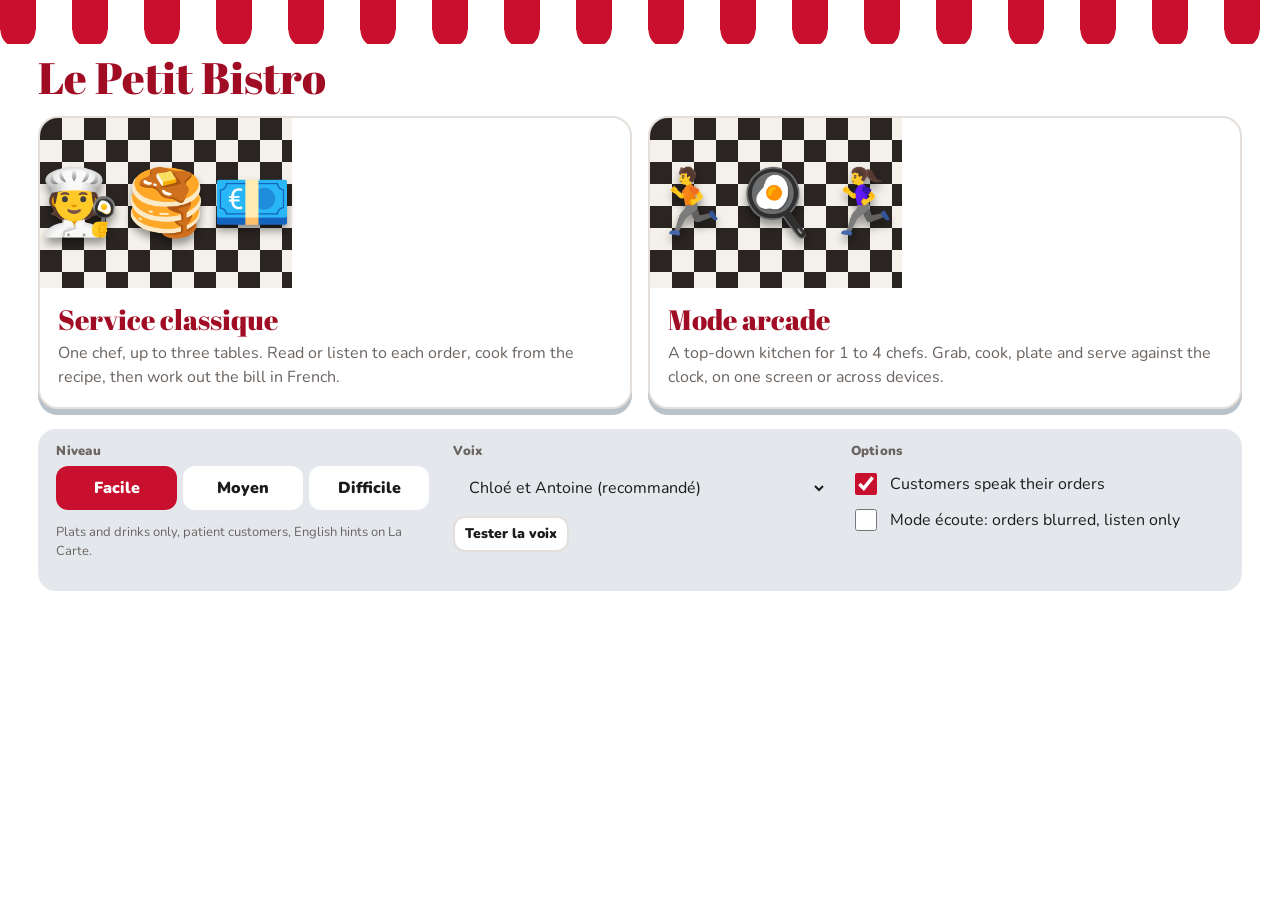
==== tools/src/src.html @ fda9267b "Le Petit Bistro v1.0: classic and arcade modes with ElevenLabs voices Service classique and an Overc" ====
<!DOCTYPE html>
<html lang="fr">
<head>
<meta charset="utf-8">
<meta name="viewport" content="width=device-width, initial-scale=1">
<title>Le Petit Bistro</title>
<link rel="preconnect" href="https://fonts.googleapis.com">
<link rel="preconnect" href="https://fonts.gstatic.com" crossorigin>
<link href="https://fonts.googleapis.com/css2?family=Abril+Fatface&family=Nunito:wght@400;700;900&family=Caveat:wght@600&display=swap" rel="stylesheet">
<style>
/* VOICE: playful, busy, Parisian; Year 5-7 French under kitchen pressure
   IDEA: a corner bistro: striped awning, zinc counter, chalkboard menu, black-and-white tiled floor
   PICTURE: the game itself: the dining room (Classique) and a top-down kitchen (Arcade)
   COLOUR and TYPE: awning red, zinc grey, brass; Abril Fatface sign, Nunito body, Caveat chalk
   LAYOUT: awning band, game area, chalkboard menu beside (stacks on phones) */
:root{color-scheme:light dark;
--bg:light-dark(#ffffff,#141110);--ink:light-dark(#1d1b1a,#f3eee8);--mute:light-dark(#6b6460,#a99f97);
--red:#c8102e;--red2:light-dark(#a00c24,#e0435a);--zinc:light-dark(#e4e8ec,#2b3036);--zinc2:light-dark(#b9c1c9,#3c434b);
--card:light-dark(#ffffff,#1f1b19);--line:light-dark(#e4dfda,#352f2b);--brass:#c9a227;--ok:#2e8b57;--bad:#c8102e;
--board:#22302b;--chalk:#f2f0e6}
:root[data-theme=light]{color-scheme:light}:root[data-theme=dark]{color-scheme:dark}
*{box-sizing:border-box;min-width:0}
[hidden]{display:none!important}
body{margin:0;background:var(--bg);color:var(--ink);font:16px/1.5 Nunito,system-ui,sans-serif;overflow-x:clip}
button,input,select{font:inherit;color:inherit}
button{cursor:pointer;border:0;min-height:44px;border-radius:12px}
button:focus-visible,input:focus-visible,select:focus-visible{outline:3px solid var(--brass);outline-offset:2px}
input[type=text],select{min-height:44px;font-size:16px;border-radius:12px;padding:0 12px;background:var(--zinc);border:0}
.awning{height:30px;background:repeating-linear-gradient(90deg,var(--red) 0 36px,#fff 36px 72px);position:relative}
.awning::after{content:"";position:absolute;left:0;right:0;bottom:-14px;height:14px;background:radial-gradient(circle at 18px 0,var(--red) 17px,transparent 18px) 0 0/72px 14px,radial-gradient(circle at 18px 0,#fff 17px,transparent 18px) 36px 0/72px 14px}
header{display:flex;flex-wrap:wrap;align-items:center;gap:10px 20px;padding:24px max(3vw,14px) 8px}
h1{font:400 clamp(28px,4.4vw,44px)/1.05 "Abril Fatface",serif;margin:0;color:var(--red2);cursor:pointer}
.hud{display:flex;gap:8px;flex-wrap:wrap;margin-left:auto;align-items:center}
.pill{background:var(--zinc);border-radius:999px;padding:6px 14px;font-weight:900;white-space:nowrap}
.pill small{font-weight:700;color:var(--mute);margin-right:6px}
main{display:grid;grid-template-columns:minmax(0,1fr) 290px;gap:18px;padding:8px max(3vw,14px) 40px;max-width:1400px;margin:auto}
main.wide{grid-template-columns:minmax(0,1fr)}
@media(max-width:960px){main{grid-template-columns:minmax(0,1fr)}}
h2{font:900 13px/1 Nunito;letter-spacing:.02em;color:var(--mute);margin:0 0 8px}
.screen{display:none}.screen.on{display:block}
.btn{background:var(--red);color:#fff;font-weight:900;padding:0 18px}
.btn.ghost{background:var(--zinc);color:var(--ink)}
.zone .btn.ghost,.settings .btn.ghost{background:var(--card);border:2px solid var(--line)}
.btn.small{min-height:36px;padding:0 10px;font-size:14px}
.btn:disabled{opacity:.45;cursor:not-allowed}
.row{display:flex;gap:8px;flex-wrap:wrap;align-items:center}
.note{font-size:13px;color:var(--mute)}
/* menu */
.modes{display:grid;grid-template-columns:repeat(2,minmax(0,1fr));gap:16px}
@media(max-width:700px){.modes{grid-template-columns:minmax(0,1fr)}}
.mode{background:var(--card);border:2px solid var(--line);border-radius:20px;padding:0;overflow:hidden;text-align:left;display:flex;flex-direction:column;box-shadow:0 6px 0 var(--zinc2)}
.mode:hover{border-color:var(--brass)}
.mode .pic{height:170px;display:flex;align-items:center;justify-content:center;font-size:64px;gap:6px;background:conic-gradient(#f4f1ea 25%,#2a2522 0 50%,#f4f1ea 0 75%,#2a2522 0) 0 0/44px 44px;position:relative}
.mode .pic span{filter:drop-shadow(0 6px 4px #0006)}
.mode .txt{padding:16px 18px 18px}
.mode h3{font:400 28px/1.1 "Abril Fatface",serif;margin:0 0 6px;color:var(--red2)}
.mode p{margin:0;color:var(--mute)}
.settings{margin-top:20px;background:var(--zinc);border-radius:18px;padding:16px 18px;display:grid;grid-template-columns:repeat(auto-fit,minmax(240px,1fr));gap:12px 24px}
.seg{display:grid;grid-template-columns:repeat(3,minmax(0,1fr));gap:6px}
.seg button{background:var(--card);font-weight:900}.seg button[aria-pressed=true]{background:var(--red);color:#fff}
label.opt{display:flex;align-items:center;gap:10px;padding:4px 0}
label.opt input{width:22px;height:22px;accent-color:var(--red);flex:none}
/* classic */
.room{display:grid;grid-template-columns:repeat(var(--n,3),minmax(0,1fr));gap:12px;padding:14px;border-radius:18px;background:conic-gradient(var(--zinc) 25%,var(--card) 0 50%,var(--zinc) 0 75%,var(--card) 0) 0 0/40px 40px}
@media(max-width:600px){.room{grid-template-columns:minmax(0,1fr)}}
.table{background:var(--card);border:2px solid var(--line);border-radius:16px;padding:12px;min-height:196px;display:flex;flex-direction:column;gap:8px;box-shadow:0 6px 0 var(--zinc2)}
.table.empty{align-items:center;justify-content:center;color:var(--mute);font-style:italic}
.who{display:flex;align-items:center;gap:10px}.face{font-size:38px;line-height:1}.who b{display:block}.who span{font-size:13px;color:var(--mute)}
.bubble{background:var(--zinc);border-radius:14px;padding:9px 11px;font-weight:700}
.hidden .txt{filter:blur(6px);user-select:none}
.bar{height:8px;background:var(--zinc);border-radius:9px;overflow:hidden}.bar i{display:block;height:100%;background:var(--ok);transition:width .25s linear}
.kitchen{margin-top:18px;display:grid;grid-template-columns:minmax(0,1.4fr) minmax(0,1fr);gap:14px}
@media(max-width:700px){.kitchen{grid-template-columns:minmax(0,1fr)}}
.zone{background:var(--zinc);border-radius:18px;padding:14px}
.grid{display:grid;grid-template-columns:repeat(auto-fill,minmax(98px,1fr));gap:8px}
.item{background:var(--card);border:2px solid var(--line);display:flex;flex-direction:column;align-items:center;justify-content:center;padding:8px 4px;gap:2px;min-height:84px;text-align:center;line-height:1.15}
.item:hover{border-color:var(--brass)}.item .e{font-size:30px}.item b{font-size:14px}.item small{font-size:12px;color:var(--mute)}
.plate{background:var(--card);border-radius:50%;aspect-ratio:1;max-width:170px;margin:4px auto 10px;display:flex;flex-wrap:wrap;align-content:center;justify-content:center;gap:4px;font-size:30px;border:8px double var(--zinc2)}
.plate.cooking{animation:sizzle .3s infinite alternate}@keyframes sizzle{to{transform:rotate(2deg) scale(1.02)}}
.cookbar{height:8px;border-radius:9px;background:var(--card);overflow:hidden;margin-bottom:10px}.cookbar i{display:block;height:100%;width:0;background:var(--brass)}
.tray{display:grid;grid-template-columns:repeat(3,minmax(0,1fr));gap:8px}
.slot{background:var(--card);border:2px dashed var(--zinc2);border-radius:12px;min-height:84px;display:flex;flex-direction:column;align-items:center;justify-content:center;text-align:center;font-size:12px;color:var(--mute);padding:4px}
.slot.full{border-style:solid;border-color:var(--brass);color:var(--ink)}.slot .e{font-size:28px}
/* board */
.board{background:var(--board);color:var(--chalk);border-radius:16px;padding:16px;border:10px solid #6b4a2b;align-self:start;position:sticky;top:12px}
@media(max-width:960px){.board{position:static}}
.board h3{font:600 32px/1 Caveat,cursive;margin:0 0 6px;text-align:center}
.board h4{font:600 21px/1 Caveat,cursive;margin:10px 0 4px;color:var(--brass)}
.dish{display:grid;grid-template-columns:minmax(0,1fr) auto;gap:0 8px;font:600 19px/1.2 Caveat,cursive;padding:3px 0;border-bottom:1px dashed #ffffff22}
.dish .r{grid-column:1/-1;font:13px Nunito;opacity:.85}.dish .p{white-space:nowrap}
/* arcade */
.tickets{display:flex;gap:8px;overflow-x:auto;padding-bottom:6px;min-height:118px}
.ticket{flex:0 0 210px;background:#fffdf5;color:#1d1b1a;border-radius:6px 6px 14px 14px;padding:8px 10px 10px;box-shadow:0 3px 0 #0002;position:relative;border-top:6px solid var(--red)}
.ticket .t{font-weight:700;font-size:14px;line-height:1.3}
.ticket .slots{display:flex;gap:6px;margin-top:6px;font-size:20px}
.ticket .slots span{background:#efe9dc;border-radius:8px;padding:0 6px;min-width:34px;text-align:center}
.ticket .slots span.got{background:#cdebd8}
.ticket .tb{height:6px;background:#efe9dc;border-radius:6px;overflow:hidden;margin-top:6px}.ticket .tb i{display:block;height:100%}
.ticket button{position:absolute;top:4px;right:4px;min-height:30px;padding:0 6px;background:#efe9dc;font-size:14px}
.ticket.empty{background:transparent;border:2px dashed var(--zinc2);color:var(--mute);display:flex;align-items:center;justify-content:center;box-shadow:none}
.stage{position:relative;background:#2a2522;border-radius:18px;padding:8px;touch-action:none}
#cv{display:block;width:100%;border-radius:12px}
.touch{display:flex;justify-content:space-between;align-items:center;padding:12px 14px 6px;user-select:none;-webkit-user-select:none}
.joy{position:relative;width:132px;height:132px;border-radius:50%;background:#ffffff22;border:2px solid #ffffff55;touch-action:none;flex:none}
.joy i{position:absolute;left:50%;top:50%;width:56px;height:56px;margin:-28px 0 0 -28px;border-radius:50%;background:#fffc}
.act{width:112px;height:112px;border-radius:50%;background:var(--red);color:#fff;font-weight:900;font-size:15px;box-shadow:0 6px 0 #7a0a1c;flex:none;touch-action:none}
.act:active{transform:translateY(3px);box-shadow:0 3px 0 #7a0a1c}
.touch.off{display:none}
.lobby{display:grid;grid-template-columns:repeat(auto-fit,minmax(260px,1fr));gap:14px}
.card{background:var(--card);border:2px solid var(--line);border-radius:18px;padding:16px}
.card h3{font:400 22px/1.1 "Abril Fatface",serif;margin:0 0 8px;color:var(--red2)}
.code{font:400 48px/1 "Abril Fatface",serif;letter-spacing:.08em;color:var(--red2)}
.plist{display:flex;flex-wrap:wrap;gap:6px;margin:8px 0}
.plist span{background:var(--zinc);border-radius:999px;padding:4px 12px;font-weight:700}
.plist i{display:inline-block;width:12px;height:12px;border-radius:50%;margin-right:6px;vertical-align:-1px}
.keys{font-size:13px;color:var(--mute);margin-top:8px}
kbd{background:var(--zinc);border-radius:5px;padding:1px 6px;font:700 12px Nunito}
/* overlays */
.toast{position:fixed;left:50%;bottom:22px;transform:translateX(-50%);background:var(--ink);color:var(--bg);padding:10px 18px;border-radius:12px;font-weight:700;opacity:0;transition:opacity .2s;pointer-events:none;max-width:90vw;text-align:center;z-index:9}
.toast.on{opacity:1}
.modal{position:fixed;inset:0;background:#000a;display:none;align-items:center;justify-content:center;padding:16px;z-index:8}
.modal.on{display:flex}
.sheet{background:var(--card);border-radius:20px;padding:24px;max-width:540px;width:100%;max-height:92vh;overflow:auto;border-top:14px solid var(--red)}
.sheet h2{font:400 30px/1.1 "Abril Fatface",serif;color:var(--red2);margin:0 0 12px}
.bill{font:600 22px/1.3 Caveat,cursive;background:var(--zinc);border-radius:12px;padding:12px 16px;margin:10px 0}
.bill div{display:flex;justify-content:space-between;gap:10px}.bill .tot{border-top:2px solid var(--ink);margin-top:6px;padding-top:4px;font-size:26px}
.choices{display:grid;gap:8px;margin-top:10px}
.choices button{background:var(--zinc);font-weight:900;font-size:18px}
.choices button.right{background:var(--ok);color:#fff}.choices button.wrong{background:var(--bad);color:#fff}
.stats{display:grid;grid-template-columns:repeat(2,minmax(0,1fr));gap:8px;margin:10px 0}
.stats div{background:var(--zinc);border-radius:12px;padding:10px}.stats b{display:block;font-size:26px}
.stars{font-size:38px;text-align:center;letter-spacing:6px}
.vocab{font-size:14px;columns:2;column-gap:16px}@media(max-width:480px){.vocab{columns:1}}
@media(prefers-reduced-motion:reduce){.plate.cooking{animation:none}.bar i{transition:none}}
</style>
</head>
<body>
<div class="awning"></div>
<header>
  <h1 id="home" title="Menu">Le Petit Bistro</h1>
  <div class="hud" id="hud" hidden>
    <span class="pill"><small>Temps</small><span id="time">3:00</span></span>
    <span class="pill"><small>Caisse</small><span id="cash">0 €</span></span>
    <span class="pill"><small>Servis</small><span id="served">0</span></span>
    <button class="btn ghost small" id="soundBtn" aria-pressed="true">🔊 Son</button>
    <button class="btn ghost small" id="pauseBtn">Pause</button>
    <button class="btn ghost small" id="quitBtn">Menu</button>
  </div>
</header>

<main id="main">
<section>
  <!-- MENU -->
  <div class="screen on" id="scrMenu">
    <div class="modes">
      <button class="mode" id="goClassic">
        <div class="pic"><span>🧑‍🍳</span><span>🥞</span><span>💶</span></div>
        <div class="txt"><h3>Service classique</h3><p>One chef, up to three tables. Read or listen to each order, cook from the recipe, then work out the bill in French.</p></div>
      </button>
      <button class="mode" id="goArcade">
        <div class="pic"><span>🏃</span><span>🍳</span><span>🏃‍♀️</span></div>
        <div class="txt"><h3>Mode arcade</h3><p>A top-down kitchen for 1 to 4 chefs. Grab, cook, plate and serve against the clock, on one screen or across devices.</p></div>
      </button>
    </div>
    <div class="settings">
      <div>
        <h2>Niveau</h2>
        <div class="seg" id="levels">
          <button data-l="facile" aria-pressed="true">Facile</button>
          <button data-l="moyen" aria-pressed="false">Moyen</button>
          <button data-l="difficile" aria-pressed="false">Difficile</button>
        </div>
        <p class="note" id="levelNote"></p>
      </div>
      <div>
        <h2>Voix</h2>
        <select id="voiceSel" aria-label="Voix" style="width:100%"></select>
        <div class="row" style="margin-top:6px"><button class="btn ghost small" id="testVoice">Tester la voix</button><span class="note" id="voiceNote"></span></div>
      </div>
      <div>
        <h2>Options</h2>
        <label class="opt"><input type="checkbox" id="optSound" checked> Customers speak their orders</label>
        <label class="opt"><input type="checkbox" id="optListen"> Mode écoute: orders blurred, listen only</label>
      </div>
    </div>
  </div>

  <!-- CLASSIC -->
  <div class="screen" id="scrClassic">
    <h2>La salle</h2>
    <div class="room" id="room"></div>
    <div class="kitchen">
      <div class="zone">
        <h2>Les ingrédients: cliquez pour les mettre dans l'assiette</h2>
        <div class="grid" id="ings"></div>
        <h2 style="margin-top:14px">Le bar et le frigo</h2>
        <div class="grid" id="extras"></div>
      </div>
      <div class="zone">
        <h2>L'assiette</h2>
        <div class="plate" id="plate"></div>
        <div class="cookbar"><i id="cookfill"></i></div>
        <div class="row" style="justify-content:center">
          <button class="btn" id="prepBtn">Préparer</button>
          <button class="btn ghost" id="binBtn">Poubelle</button>
        </div>
        <h2 style="margin-top:16px">Le plateau: cliquez pour enlever</h2>
        <div class="tray" id="tray"></div>
      </div>
    </div>
  </div>

  <!-- ARCADE LOBBY -->
  <div class="screen" id="scrLobby">
    <div class="lobby">
      <div class="card">
        <h3>Sur cet appareil</h3>
        <p class="note">One or two chefs sharing this screen and keyboard.</p>
        <label class="opt"><input type="text" id="nameIn" value="Chef" maxlength="12" aria-label="Ton nom" style="flex:1"></label>
        <label class="opt"><input type="checkbox" id="opt2p"> Two players on this keyboard</label>
        <button class="btn" id="playLocal">Ouvrir la cuisine</button>
        <p class="keys">Chef 1: <kbd>W</kbd><kbd>A</kbd><kbd>S</kbd><kbd>D</kbd> to move, <kbd>Space</kbd> or <kbd>E</kbd> to grab and drop.<br>Chef 2: arrow keys, <kbd>Enter</kbd>. Touch screens get a joystick.</p>
      </div>
      <div class="card">
        <h3>En ligne</h3>
        <p class="note" id="onlineNote">Connecting…</p>
        <div class="row"><button class="btn" id="hostBtn" disabled>Créer une partie</button></div>
        <div class="row" style="margin-top:10px">
          <input type="text" id="codeIn" placeholder="Code" maxlength="4" aria-label="Code de la partie" style="width:110px;text-transform:uppercase">
          <button class="btn ghost" id="joinBtn" disabled>Rejoindre</button>
        </div>
        <div id="netBox" hidden style="margin-top:12px">
          <div class="note" id="netRole"></div>
          <div class="code" id="netCode"></div>
          <div class="plist" id="netPlayers"></div>
          <div class="row"><button class="btn" id="netStart" hidden>Lancer le service</button><button class="btn ghost small" id="netLeave">Quitter</button></div>
        </div>
      </div>
    </div>
  </div>

  <!-- ARCADE GAME -->
  <div class="screen" id="scrArcade">
    <div class="tickets" id="tickets"></div>
    <div class="stage" id="stage">
      <canvas id="cv" width="960" height="576" aria-label="La cuisine"></canvas>
      <div class="touch off" id="touch">
        <div class="joy" id="joy"><i id="knob"></i></div>
        <button class="act" id="actBtn">Prendre /<br>Poser</button>
      </div>
    </div>
    <p class="note" style="margin-top:8px">Grab a plate (🍽️), add ingredients from the crates, cook on the stove (🔥) if the recipe says so, then take dishes, drinks and desserts to the hatch (PASSE). The bin (🗑️) clears your hands.</p>
  </div>
</section>

<aside class="board" id="board" aria-label="Le menu">
  <h3>La Carte</h3>
  <div id="carte"></div>
</aside>
</main>

<div class="toast" id="toast"></div>

<div class="modal" id="billModal">
  <div class="sheet">
    <h2 id="billTitle">L'addition !</h2>
    <p id="billSay"></p>
    <div class="bill" id="billLines"></div>
    <p><b>Ça fait combien ?</b> Choose the total in French.</p>
    <div class="choices" id="billChoices"></div>
    <p id="billFeedback" style="font-weight:900;min-height:24px"></p>
    <div class="row"><button class="btn" id="billNext" hidden>Continuer</button></div>
  </div>
</div>

<div class="modal" id="endModal">
  <div class="sheet">
    <h2 id="endTitle">Le bistro est fermé !</h2>
    <div class="stars" id="endStars"></div>
    <div class="stats" id="endStats"></div>
    <h2 style="font-size:20px">Vocabulaire du jour</h2>
    <div class="vocab" id="endVocab"></div>
    <div class="row" style="margin-top:14px"><button class="btn" id="againBtn">Rejouer</button><button class="btn ghost" id="endMenu">Menu</button></div>
  </div>
</div>

<script>
{
/* ---------------- data ---------------- */
const $=id=>document.getElementById(id);
const pick=a=>a[Math.floor(Math.random()*a.length)];
const esc=s=>String(s).replace(/[&<>"']/g,c=>({"&":"&amp;","<":"&lt;",">":"&gt;",'"':"&quot;","'":"&#39;"}[c]));
const ING={pain:["le pain","bread","🥖"],jambon:["le jambon","ham","🍖"],fromage:["le fromage","cheese","🧀"],oeufs:["les œufs","eggs","🥚"],
tomate:["la tomate","tomato","🍅"],salade:["la salade","lettuce","🥬"],pate:["la pâte à crêpe","pancake batter","🥣"],chocolat:["le chocolat","chocolate","🍫"],sucre:["le sucre","sugar","🍬"]};
const PLATS=[
 {id:"croque",fr:"un croque-monsieur",en:"toasted ham and cheese sandwich",e:"🥪",ing:["pain","jambon","fromage"],cook:true,p:7},
 {id:"sandwich",fr:"un sandwich au jambon",en:"ham sandwich",e:"🌯",ing:["pain","jambon"],cook:false,p:5},
 {id:"omelette",fr:"une omelette au fromage",en:"cheese omelette",e:"🍳",ing:["oeufs","fromage"],cook:true,p:8},
 {id:"crepechoc",fr:"une crêpe au chocolat",en:"chocolate pancake",e:"🥞",ing:["pate","chocolat"],cook:true,p:6},
 {id:"crepesucre",fr:"une crêpe au sucre",en:"sugar pancake",e:"🫓",ing:["pate","sucre"],cook:true,p:4},
 {id:"salade",fr:"une salade de tomates",en:"tomato salad",e:"🥗",ing:["salade","tomate"],cook:false,p:6}];
const BOISSONS=[{id:"limonade",fr:"une limonade",en:"lemonade",e:"🍋",p:3},{id:"jus",fr:"un jus d'orange",en:"orange juice",e:"🧃",p:3},
 {id:"chocolat",fr:"un chocolat chaud",en:"hot chocolate",e:"☕",p:4},{id:"eau",fr:"une eau minérale",en:"mineral water",e:"💧",p:2}];
const DESSERTS=[{id:"glace",fr:"une glace à la vanille",en:"vanilla ice cream",e:"🍨",p:4},{id:"tarte",fr:"une tarte aux pommes",en:"apple tart",e:"🥧",p:5}];
const byId=(l,id)=>l.find(x=>x.id===id);
const NUM=["zéro","un","deux","trois","quatre","cinq","six","sept","huit","neuf","dix","onze","douze","treize","quatorze","quinze","seize","dix-sept","dix-huit","dix-neuf","vingt","vingt et un","vingt-deux","vingt-trois","vingt-quatre","vingt-cinq"];
const CONF={1:11,11:1,2:12,12:2,3:13,13:3,4:14,14:4,5:15,15:5,6:16,16:6,7:17,17:7,8:18,18:8,9:19,19:9,10:20,20:10};
const ORDERS=/*ORDERS*/[];
const PEOPLE=[["👵","Madame Martin","f"],["👨‍🦱","Monsieur Dupont","m"],["👩‍🦰","Madame Bernard","f"],["🧔","Monsieur Petit","m"],["👧","Chloé","f"],["👦","Lucas","m"],["👴","Monsieur Moreau","m"],["👩","Madame Laurent","f"],["👱‍♀️","Mademoiselle Roux","f"],["👨","Monsieur Girard","m"]];
const LEVELS={
 facile:{tables:2,spawn:15,pat:80,hints:true,aSpawn:22,aTime:100,aMax:3,note:"Plats and drinks only, patient customers, English hints on La Carte."},
 moyen:{tables:3,spawn:12,pat:62,hints:false,aSpawn:17,aTime:80,aMax:4,note:"Desserts join the menu. French only."},
 difficile:{tables:3,spawn:9,pat:48,hints:false,aSpawn:13,aTime:65,aMax:4,note:"Impatient customers and bigger orders."}};
let lvl="facile";
const pool=()=>ORDERS.filter(o=>lvl==="facile"?!o.dessert:lvl==="difficile"?(o.boisson||o.dessert):true);
const itemsOf=o=>[byId(PLATS,o.plat)].concat(o.boisson?[byId(BOISSONS,o.boisson)]:[],o.dessert?[byId(DESSERTS,o.dessert)]:[]);
const totalOf=o=>itemsOf(o).reduce((s,x)=>s+x.p,0);
const personFor=v=>pick(PEOPLE.filter(p=>p[2]===v));

/* ---------------- settings, audio ---------------- */
const SET={sound:true,listen:false,voice:"clips"};
let ttsVoices=[];
const clipCache={};
function clipUrl(id){
  if(!clipCache[id]){clipCache[id]=fetch("audio/"+id+".mp3").then(r=>{if(!r.ok)throw new Error("missing");return r.blob()}).then(b=>URL.createObjectURL(b));
    clipCache[id].catch(()=>{delete clipCache[id]})}
  return clipCache[id];
}
let playTok=0,curAudio=null;
function stopAudio(){playTok++;if(curAudio){try{curAudio.pause()}catch(e){}curAudio=null}try{speechSynthesis.cancel()}catch(e){}}
async function speak(ids,text,force){
  if(!SET.sound&&!force)return;
  stopAudio();const tok=playTok;
  if(SET.voice==="clips"){
    try{for(const id of ids){const url=await clipUrl(id);if(tok!==playTok)return;
        await new Promise(res=>{const a=new Audio(url);curAudio=a;a.onended=res;a.onerror=res;const p=a.play();if(p&&p.catch)p.catch(res)})}
      return}catch(e){if(tok!==playTok)return}
  }
  tts(text);
}
function tts(text){if(!("speechSynthesis" in window))return;try{const u=new SpeechSynthesisUtterance(text);u.lang="fr-FR";u.rate=.9;
  const v=ttsVoices[+String(SET.voice).replace("tts","")];if(v)u.voice=v;speechSynthesis.cancel();speechSynthesis.speak(u)}catch(e){}}
function loadVoices(){
  try{ttsVoices=speechSynthesis.getVoices().filter(v=>v.lang&&v.lang.toLowerCase().startsWith("fr"))}catch(e){ttsVoices=[]}
  const rank=v=>(/natural|neural|premium|enhanced|améliorée|google/i.test(v.name)?0:2)+(v.lang.replace("_","-")==="fr-FR"?0:1);
  ttsVoices.sort((a,b)=>rank(a)-rank(b));
  const sel=$("voiceSel"),prev=sel.value||"clips";sel.innerHTML="";
  const add=(val,txt)=>{const o=document.createElement("option");o.value=val;o.textContent=txt;sel.appendChild(o)};
  add("clips","Chloé et Antoine (recommandé)");
  ttsVoices.forEach((v,i)=>add("tts"+i,`Navigateur: ${v.name} (${v.lang})`));
  sel.value=[...sel.options].some(o=>o.value===prev)?prev:"clips";SET.voice=sel.value;
}
if("speechSynthesis" in window){loadVoices();try{speechSynthesis.addEventListener("voiceschanged",loadVoices)}catch(e){}}else loadVoices();
$("voiceSel").onchange=e=>{SET.voice=e.target.value};
$("testVoice").onclick=()=>{const o=ORDERS.find(x=>x.v==="f")||ORDERS[0];speak([o.id],o.text,true)};
$("optSound").onchange=e=>{SET.sound=e.target.checked;syncSoundBtn()};
$("optListen").onchange=e=>{SET.listen=e.target.checked;if(S)renderRoom()};
function syncSoundBtn(){$("soundBtn").setAttribute("aria-pressed",SET.sound);$("soundBtn").textContent=SET.sound?"🔊 Son":"🔇 Son";$("optSound").checked=SET.sound}
$("soundBtn").onclick=()=>{SET.sound=!SET.sound;if(!SET.sound)stopAudio();syncSoundBtn()};
// warm the cache for the short lines
["f","m"].forEach(v=>["wrong","bye","leave","noncest"].forEach(k=>clipUrl(k+"_"+v).catch(()=>{})));

let tt;function toast(m){const t=$("toast");t.textContent=m;t.classList.add("on");clearTimeout(tt);tt=setTimeout(()=>t.classList.remove("on"),2200)}
const fmt=s=>Math.floor(Math.max(0,s)/60)+":"+String(Math.floor(Math.max(0,s)%60)).padStart(2,"0");

/* ---------------- screens ---------------- */
let mode="menu";
function show(id){["scrMenu","scrClassic","scrLobby","scrArcade"].forEach(s=>$(s).classList.toggle("on",s===id));
  $("hud").hidden=!(id==="scrClassic"||id==="scrArcade");$("pauseBtn").hidden=id!=="scrClassic";
  $("board").hidden=id==="scrMenu";$("main").classList.toggle("wide",id==="scrMenu")}
function renderCarte(){
  const h=LEVELS[lvl].hints;
  const d=x=>`<div class="dish"><span>${x.e} ${x.fr}</span><span class="p">${x.p} €</span>${x.ing?`<span class="r">${x.ing.map(i=>ING[i][2]+" "+ING[i][0]).join(" + ")}${x.cook?" + 🔥 cuire":""}${h?" · "+x.en:""}</span>`:h?`<span class="r">${x.en}</span>`:""}</div>`;
  $("carte").innerHTML="<h4>Les plats</h4>"+PLATS.map(d).join("")+"<h4>Les boissons</h4>"+BOISSONS.map(d).join("")+(lvl!=="facile"?"<h4>Les desserts</h4>"+DESSERTS.map(d).join(""):"");
}
$("levels").addEventListener("click",e=>{const b=e.target.closest("button");if(!b)return;lvl=b.dataset.l;
  document.querySelectorAll("#levels button").forEach(x=>x.setAttribute("aria-pressed",x===b));$("levelNote").textContent=LEVELS[lvl].note;renderCarte()});
$("levelNote").textContent=LEVELS.facile.note;
function toMenu(){stopClassic();stopArcade();netLeave();$("endModal").classList.remove("on");$("billModal").classList.remove("on");mode="menu";show("scrMenu")}
$("home").onclick=toMenu;$("quitBtn").onclick=toMenu;$("endMenu").onclick=toMenu;
$("goClassic").onclick=()=>{mode="classic";startClassic()};
$("goArcade").onclick=()=>{mode="lobby";renderCarte();show("scrLobby")};
$("againBtn").onclick=()=>{$("endModal").classList.remove("on");if(mode==="classic")startClassic();else if(NET.role==="host"){A.phase="lobby";show("scrLobby");renderLobby()}else if(NET.role==="client"){show("scrLobby")}else startLocal()};

/* ================= CLASSIC ================= */
let S=null,timer=null,cookIv=null;
function renderKitchen(){
  const h=LEVELS[lvl].hints;
  $("ings").innerHTML=Object.entries(ING).map(([k,v])=>`<button class="item" data-ing="${k}"><span class="e">${v[2]}</span><b>${v[0]}</b>${h?`<small>${v[1]}</small>`:""}</button>`).join("");
  const ex=BOISSONS.map(b=>["boisson",b]).concat(lvl!=="facile"?DESSERTS.map(d=>["dessert",d]):[]);
  $("extras").innerHTML=ex.map(([t,x])=>`<button class="item" data-${t}="${x.id}"><span class="e">${x.e}</span><b>${x.fr}</b>${h?`<small>${x.en}</small>`:""}</button>`).join("");
}
function renderPlate(){$("plate").innerHTML=S.plate.map(i=>`<span title="${ING[i][0]}">${ING[i][2]}</span>`).join("")}
function renderTray(){
  const slot=(k,label,list)=>{const x=S.tray[k]&&byId(list,S.tray[k]);return `<button class="slot ${x?"full":""}" data-slot="${k}">${x?`<span class="e">${x.e}</span>${x.fr}`:label}</button>`};
  $("tray").innerHTML=slot("plat","le plat",PLATS)+slot("boisson","la boisson",BOISSONS)+slot("dessert","le dessert",DESSERTS);
}
function renderRoom(){
  const n=LEVELS[lvl].tables;$("room").style.setProperty("--n",n);
  $("room").innerHTML=S.tables.map((c,i)=>!c?`<div class="table empty">Table ${i+1} · libre</div>`:
  `<div class="table"><div class="who"><span class="face">${c.face}</span><div><b>${c.name}</b><span>Table ${i+1}</span></div></div>
    <div class="bubble ${SET.listen&&!c.reveal?"hidden":""}"><span class="txt">${esc(c.msg||c.o.text)}</span></div>
    <div class="bar"><i data-bar="${i}" style="width:${c.pat/c.max*100}%"></i></div>
    <div class="row"><button class="btn small" data-serve="${i}">Servir</button><button class="btn ghost small" data-say="${i}">🔊 Écouter</button></div></div>`).join("");
}
function hud(){$("time").textContent=fmt(S.time);$("cash").textContent=S.cash+" €";$("served").textContent=S.served}
function spawn(){
  const free=S.tables.map((c,i)=>c?-1:i).filter(i=>i>=0);if(!free.length)return;
  const busy=S.tables.filter(Boolean).map(c=>c.o.id);
  const o=pick(pool().filter(x=>!busy.includes(x.id)));const [face,name]=personFor(o.v);
  const i=pick(free);S.tables[i]={face,name,o,pat:LEVELS[lvl].pat,max:LEVELS[lvl].pat};
  itemsOf(o).forEach(x=>S.seen.add(x.fr));renderRoom();speak([o.id],o.text);
}
function tick(){
  if(!S||S.paused)return;
  S.time-=.25;S.spawnT-=.25;if(S.spawnT<=0){spawn();S.spawnT=LEVELS[lvl].spawn}
  S.tables.forEach((c,i)=>{if(!c)return;c.pat-=.25;const b=document.querySelector(`[data-bar="${i}"]`);
    if(b){const r=c.pat/c.max;b.style.width=Math.max(0,r*100)+"%";b.style.background=r>.5?"var(--ok)":r>.25?"var(--brass)":"var(--bad)"}
    if(c.pat<=0){S.tables[i]=null;S.left++;toast(`${c.name} : « Je m'en vais ! »`);speak(["leave_"+c.o.v],"Je m'en vais !");renderRoom()}});
  hud();if(S.time<=0)endClassic();
}
function addIng(k){if(S.cooking)return;if(S.plate.length>=4){toast("L'assiette est pleine !");return}S.plate.push(k);renderPlate()}
function prepare(){
  if(S.cooking)return;if(!S.plate.length){toast("L'assiette est vide !");return}
  const set=[...S.plate].sort().join(),r=PLATS.find(p=>[...p.ing].sort().join()===set);
  if(!r){toast("Ce n'est pas une recette de la carte !");return}
  if(S.tray.plat){toast("Il y a déjà un plat sur le plateau !");return}
  const done=()=>{S.tray.plat=r.id;S.plate=[];renderPlate();renderTray();toast(`${r.e} Voilà ${r.fr} !`)};
  if(!r.cook)return done();
  S.cooking=true;$("plate").classList.add("cooking");$("prepBtn").disabled=true;
  let t=0;const f=$("cookfill");clearInterval(cookIv);cookIv=setInterval(()=>{if(S.paused)return;t+=100;f.style.width=t/2200*100+"%";
    if(t>=2200){clearInterval(cookIv);S.cooking=false;f.style.width="0";$("plate").classList.remove("cooking");$("prepBtn").disabled=false;done()}},100);
}
function serve(i){
  const c=S.tables[i];if(!c)return;
  if(!S.tray.plat&&!S.tray.boisson&&!S.tray.dessert){toast("Le plateau est vide !");return}
  const ok=["plat","boisson","dessert"].every(k=>(S.tray[k]||null)===(c.o[k]||null));
  if(!ok){S.wrong++;c.pat=Math.max(1,c.pat-10);c.reveal=true;c.msg=`Non ! Ce n'est pas ma commande. ${c.o.text}`;renderRoom();speak(["wrong_"+c.o.v,c.o.id],c.msg);return}
  S.paused=true;openBill(i);
}
function openBill(i){
  const c=S.tables[i],items=itemsOf(c.o),tot=totalOf(c.o);
  $("billTitle").textContent=`${c.face} L'addition, s'il vous plaît !`;
  $("billSay").textContent=`${c.name} a fini. Merci, c'était délicieux !`;
  $("billLines").innerHTML=items.map(x=>`<div><span>${x.fr}</span><span>${x.p} €</span></div>`).join("")+`<div class="tot"><span>Total</span><span>${tot} €</span></div>`;
  const opts=new Set([tot]);if(CONF[tot])opts.add(CONF[tot]);
  while(opts.size<3){const n=tot+pick([-2,-1,1,2,10,-10]);if(n>0&&n<=25)opts.add(n)}
  $("billChoices").innerHTML=[...opts].sort(()=>Math.random()-.5).map(n=>`<button data-n="${n}">${NUM[n]} euro${n>1?"s":""}</button>`).join("");
  $("billFeedback").textContent="";$("billNext").hidden=true;
  S.bill={i,tot,v:c.o.v,tip:Math.max(0,Math.ceil(c.pat/c.max*3))};$("billModal").classList.add("on");
}
function answerBill(btn){
  if(!S.bill||S.bill.done)return;S.bill.done=true;
  const n=+btn.dataset.n,{tot,tip,v}=S.bill;
  document.querySelectorAll("#billChoices button").forEach(b=>{b.disabled=true;if(+b.dataset.n===tot)b.classList.add("right")});
  if(n===tot){S.cash+=tot+tip;S.billsRight++;$("billFeedback").textContent=`Parfait ! ${tot} € + ${tip} € de pourboire.`;speak([`n${tot}_${v}`,`bye_${v}`],`${NUM[tot]} euros. Merci, au revoir !`,true)}
  else{btn.classList.add("wrong");S.cash+=tot;$("billFeedback").textContent=`Non, c'est « ${NUM[tot]} euros ». Pas de pourboire !`;speak([`noncest_${v}`,`n${tot}_${v}`],`Non, c'est ${NUM[tot]} euros.`,true);S.missed.add(tot)}
  $("billNext").hidden=false;$("billNext").focus();
}
function closeBill(){S.tables[S.bill.i]=null;S.bill=null;S.served++;S.tray={plat:null,boisson:null,dessert:null};$("billModal").classList.remove("on");S.paused=false;renderRoom();renderTray();hud()}
function startClassic(){
  stopArcade();clearInterval(cookIv);$("cookfill").style.width="0";$("plate").classList.remove("cooking");$("prepBtn").disabled=false;
  S={time:180,spawnT:1,tables:Array(LEVELS[lvl].tables).fill(null),plate:[],tray:{plat:null,boisson:null,dessert:null},cash:0,served:0,left:0,wrong:0,billsRight:0,seen:new Set(),missed:new Set(),paused:false,cooking:false};
  renderCarte();renderKitchen();renderPlate();renderTray();renderRoom();hud();show("scrClassic");$("pauseBtn").textContent="Pause";
  clearInterval(timer);timer=setInterval(tick,250);
}
function stopClassic(){clearInterval(timer);clearInterval(cookIv);if(S)S.paused=true;S=null}
function endClassic(){
  clearInterval(timer);S.paused=true;stopAudio();
  const right=S.served?Math.round(S.billsRight/S.served*100):0;
  showEnd({cash:S.cash,rows:[["Caisse",S.cash+" €"],["Clients servis",S.served],["Additions justes",S.served?right+" %":"–"],["Clients partis",S.left],["Mauvais plats",S.wrong]],
    seen:S.seen,missed:S.missed,key:"classic-"+lvl,stars:S.cash>=60?3:S.cash>=35?2:S.cash>=12?1:0});
}
$("scrClassic").addEventListener("click",e=>{
  const t=e.target.closest("button");if(!t||!S)return;
  if(t.dataset.ing)addIng(t.dataset.ing);
  else if(t.dataset.boisson){if(S.tray.boisson)toast("Il y a déjà une boisson !");else{S.tray.boisson=t.dataset.boisson;renderTray()}}
  else if(t.dataset.dessert){if(S.tray.dessert)toast("Il y a déjà un dessert !");else{S.tray.dessert=t.dataset.dessert;renderTray()}}
  else if(t.dataset.slot){S.tray[t.dataset.slot]=null;renderTray()}
  else if(t.dataset.serve)serve(+t.dataset.serve);
  else if(t.dataset.say){const c=S.tables[+t.dataset.say];if(c)speak([c.o.id],c.o.text,true)}
});
$("billChoices").addEventListener("click",e=>{const b=e.target.closest("button");if(b)answerBill(b)});
$("prepBtn").onclick=()=>S&&prepare();
$("binBtn").onclick=()=>{if(S&&!S.cooking){S.plate=[];renderPlate()}};
$("billNext").onclick=closeBill;
$("pauseBtn").onclick=()=>{if(!S||S.bill||S.time<=0)return;S.paused=!S.paused;$("pauseBtn").textContent=S.paused?"Reprendre":"Pause"};

function showEnd(r){
  let best=0;try{best=+localStorage.getItem("bistro-best-"+r.key)||0;if(r.cash>best)localStorage.setItem("bistro-best-"+r.key,r.cash)}catch(e){}
  $("endStars").textContent="★".repeat(r.stars)+"☆".repeat(3-r.stars);
  $("endStats").innerHTML=r.rows.concat([["Record",Math.max(best,r.cash)+" €"]]).map(([a,b])=>`<div>${a}<b>${b}</b></div>`).join("");
  const all=[...PLATS,...BOISSONS,...DESSERTS];
  const v=[...r.seen].map(fr=>all.find(x=>x.fr===fr)).filter(Boolean).map(x=>`<div>${x.e} <b>${x.fr}</b>: ${x.en}</div>`);
  if(r.missed&&r.missed.size)v.push(`<div>🔢 <b>À revoir :</b> ${[...r.missed].map(n=>n+" = "+NUM[n]).join(", ")}</div>`);
  $("endVocab").innerHTML=v.join("")||"<div>Aucun client aujourd'hui.</div>";
  $("againBtn").hidden=NET.role==="client";
  $("endModal").classList.add("on");
}

/* ================= ARCADE ================= */
const MAP=["#PJFO##XX##LRM#","#.............#","S....#D##.....E","T....####.....G","C.............A","H.............#","U....#KK#.....#","#.............#","######Z########"];
const MW=15,MH=9;
const DISP={P:["i","pain"],J:["i","jambon"],F:["i","fromage"],O:["i","oeufs"],C:["i","pate"],H:["i","chocolat"],U:["i","sucre"],S:["i","salade"],T:["i","tomate"],
  L:["b","limonade"],R:["b","jus"],M:["b","chocolat"],E:["b","eau"],G:["e","glace"],A:["e","tarte"]};
const COLS=["#e63946","#2a9d8f","#f4a261","#7b61ff"];
const MSG=["","Il faut une assiette !","C'est occupé !","Personne n'a commandé ça !","L'assiette est pleine !","Déjà dans l'assiette !","Poubelle !","Oh non, c'est brûlé !","Ça ne va pas ensemble !","Mains pleines !","Il faut le cuire d'abord ! 🔥"];
const COOK_T=3.5,BURN_T=11;
let A=null,raf=0;
const enc=it=>!it?"":it.t==="p"?"p:"+it.ing.join("."):it.t==="x"?"x":it.t+":"+it.id;
const dec=s=>!s?null:s==="x"?{t:"x"}:s[0]==="p"?{t:"p",ing:s.slice(2)?s.slice(2).split("."):[]}:{t:s[0],id:s.slice(2)};
const solid=(c,r)=>r<0||r>=MH||c<0||c>=MW||MAP[r][c]!==".";
function newArcade(players){
  return {phase:"play",time:240,score:0,served:0,missed:0,players,tiles:{},cook:{},tickets:[],tid:0,spawnT:2,ev:[],evSeq:0,seen:new Set(),lvl};
}
function mkPlayer(id,name,i){const sp=[[2.5,1.5],[12.5,1.5],[2.5,7.5],[12.5,7.5]][i%4];return {id,name:String(name||"Chef").slice(0,12),col:COLS[i%4],x:sp[0],y:sp[1],fx:0,fy:1,hold:null,inp:{x:0,y:0,a:0},lastA:0}}
function pushEv(k,a,b,c){A.ev.push([++A.evSeq,k,a,b,c]);if(A.ev.length>12)A.ev.shift();handleEv(A.ev[A.ev.length-1])}
function collide(x,y){const r=.3;return solid(Math.floor(x-r),Math.floor(y-r))||solid(Math.floor(x+r),Math.floor(y-r))||solid(Math.floor(x-r),Math.floor(y+r))||solid(Math.floor(x+r),Math.floor(y+r))}
function facing(p){const fx=Math.abs(p.fx)>=Math.abs(p.fy)?Math.sign(p.fx):0,fy=fx?0:Math.sign(p.fy)||1;return [Math.floor(p.x)+fx,Math.floor(p.y)+fy]}
function matchRecipe(ing){const k=[...ing].sort().join();return PLATS.find(p=>[...p.ing].sort().join()===k)}
function addToPlate(pl,id){
  if(pl.ing.includes(id))return 5;if(pl.ing.length>=3)return 4;
  pl.ing.push(id);return 0;
}
function pmsg(p,code){pushEv("m",p.id,code)}
function interact(p){
  const [c,r]=facing(p);if(r<0||r>=MH||c<0||c>=MW)return;
  const ch=MAP[r][c],key=r+","+c,cur=A.tiles[key],h=p.hold;
  if(DISP[ch]){const [t,id]=DISP[ch];
    if(!h)p.hold={t,id};
    else if(h.t==="p"&&t==="i"){const e=addToPlate(h,id);if(e)pmsg(p,e)}
    else pmsg(p,9);return}
  if(ch==="D"){if(!h)p.hold={t:"p",ing:[]};else if(h.t==="i"){const pl={t:"p",ing:[]};addToPlate(pl,h.id);p.hold=pl}else pmsg(p,9);return}
  if(ch==="Z"){if(h){p.hold=null;pmsg(p,6)}return}
  if(ch==="X"){deliver(p);return}
  if(ch==="#"||ch==="K"){
    if(!h){if(cur){p.hold=cur;delete A.tiles[key];delete A.cook[key]}return}
    if(!cur){
      if(ch==="K"&&!(h.t==="p"||h.t==="d")){pmsg(p,1);return}
      A.tiles[key]=h;p.hold=null;if(ch==="K")A.cook[key]=h.t==="d"?COOK_T:0;return}
    if(cur.t==="p"&&h.t==="i"){const e=addToPlate(cur,h.id);if(e)pmsg(p,e);else{p.hold=null;if(ch==="K")A.cook[key]=0}return}
    if(h.t==="p"&&cur.t==="i"){const e=addToPlate(h,cur.id);if(e)pmsg(p,e);else{delete A.tiles[key];delete A.cook[key]}return}
    if(h.t==="p"&&cur.t==="p"){const all=h.ing.concat(cur.ing);
      if(new Set(all).size===all.length&&all.length<=3){cur.ing=all;p.hold=null;if(ch==="K")A.cook[key]=0}else pmsg(p,8);return}
    pmsg(p,2);
  }
}
function deliver(p){
  const h=p.hold;if(!h)return;
  let id=h.id;
  if(h.t==="p"){const r=matchRecipe(h.ing);if(!r){pmsg(p,8);return}if(r.cook){pmsg(p,10);return}id=r.id}
  const slot=h.t==="d"||h.t==="p"?"plat":h.t==="b"?"boisson":h.t==="e"?"dessert":null;
  if(!slot){pmsg(p,3);return}
  const tk=A.tickets.find(t=>ORDERS[t.o][slot]===id&&!t.got[slot]);
  if(!tk){pmsg(p,3);return}
  tk.got[slot]=true;p.hold=null;
  const o=ORDERS[tk.o],need=["plat","boisson","dessert"].filter(k=>o[k]);
  if(need.every(k=>tk.got[k])){const tot=totalOf(o),tip=Math.ceil(tk.t/tk.max*4);A.score+=tot+tip;A.served++;
    A.tickets=A.tickets.filter(t=>t!==tk);pushEv("d",tk.id,tot,o.v)}
}
function spawnTicket(){
  const L=LEVELS[A.lvl];if(A.tickets.length>=L.aMax)return;
  const busy=A.tickets.map(t=>ORDERS[t.o].id),cand=pool().filter(o=>!busy.includes(o.id)),o=pick(cand);
  const [face]=personFor(o.v),idx=ORDERS.indexOf(o);
  const t={id:++A.tid,o:idx,face,t:L.aTime,max:L.aTime,got:{}};A.tickets.push(t);itemsOf(o).forEach(x=>A.seen.add(x.fr));pushEv("n",t.id,idx)
}
function step(dt){
  A.time-=dt;
  const L=LEVELS[A.lvl],n=A.players.length;
  A.spawnT-=dt;if(A.spawnT<=0){spawnTicket();A.spawnT=(A.tickets.length<=1?5:L.aSpawn/(1+.2*(n-1)))}
  for(const p of A.players){
    const m=Math.hypot(p.inp.x,p.inp.y),sp=4.2;
    if(m>.15){const vx=p.inp.x/Math.max(1,m)*sp,vy=p.inp.y/Math.max(1,m)*sp;
      const nx=p.x+vx*dt;if(!collide(nx,p.y))p.x=nx;const ny=p.y+vy*dt;if(!collide(p.x,ny))p.y=ny;p.fx=p.inp.x;p.fy=p.inp.y}
    if(p.inp.a!==p.lastA){p.lastA=p.inp.a;interact(p)}
  }
  for(const key in A.cook){const it=A.tiles[key];if(!it){delete A.cook[key];continue}
    if(it.t==="p"){const r=matchRecipe(it.ing);if(r&&r.cook){A.cook[key]+=dt;if(A.cook[key]>=COOK_T){it.t="d";it.id=r.id;delete it.ing}}}
    else if(it.t==="d"){A.cook[key]+=dt;if(A.cook[key]>=BURN_T){A.tiles[key]={t:"x"};delete A.cook[key];pushEv("b",key)}}}
  for(const t of A.tickets){t.t-=dt;if(t.t<=0){A.missed++;A.score=Math.max(0,A.score-3);pushEv("l",t.id,ORDERS[t.o].v)}}
  A.tickets=A.tickets.filter(t=>t.t>0);
  if(A.time<=0){A.phase="end";pushEv("e")}
}
/* events: run on every device (host directly, clients from the state stream) */
let lastEv=0;
function handleEv(e){
  if(!e||e[0]<=lastEv)return;lastEv=e[0];
  const [,k,a,b,c]=e;
  if(k==="n"){const o=ORDERS[b];if(o)speak([o.id],o.text)}
  else if(k==="d"){speak([`n${b}_${c}`,`bye_${c}`],`${NUM[b]} euros. Merci, au revoir !`);toast(`+ ${b} € · Merci, au revoir !`)}
  else if(k==="l"){speak(["leave_"+b],"Je m'en vais !");toast("Un client est parti… « Je m'en vais ! »")}
  else if(k==="m"){if(myIds().includes(a))toast(MSG[b]||"")}
  else if(k==="b"){toast(MSG[7])}
  else if(k==="e"){setTimeout(endArcade,50)}
}
const myIds=()=>NET.role==="client"?[NET.me]:(A?A.players.filter(p=>p.local).map(p=>p.id):[]);

/* ---- snapshot for the network ---- */
function snap(){
  return {ph:A.phase,tm:Math.round(A.time*10)/10,sc:A.score,sv:A.served,ms:A.missed,lv:A.lvl,
    pl:A.players.map(p=>[p.id,p.name,p.col,Math.round(p.x*100)/100,Math.round(p.y*100)/100,Math.round(p.fx*10)/10,Math.round(p.fy*10)/10,enc(p.hold)]),
    it:Object.entries(A.tiles).map(([k,v])=>[k,enc(v),A.cook[k]!=null?Math.round(A.cook[k]*10)/10:-1]),
    tk:A.tickets.map(t=>[t.id,t.o,t.face,Math.round(t.t),t.max,(t.got.plat?1:0)|(t.got.boisson?2:0)|(t.got.dessert?4:0)]),
    ev:A.ev.slice(-8)};
}
/* view model used by the renderer, from A (host/local) or from a snapshot (client) */
let VIEW=null;
function viewFromA(){return {time:A.time,score:A.score,served:A.served,lvl:A.lvl,
  players:A.players.map(p=>({id:p.id,name:p.name,col:p.col,x:p.x,y:p.y,fx:p.fx,fy:p.fy,hold:p.hold})),
  tiles:A.tiles,cook:A.cook,tickets:A.tickets}}
function viewFromSnap(s,prev){
  const players=s.pl.map(a=>{const old=prev&&prev.players.find(q=>q.id===a[0]);
    return {id:a[0],name:a[1],col:a[2],tx:a[3],ty:a[4],x:old?old.x:a[3],y:old?old.y:a[4],fx:a[5],fy:a[6],hold:dec(a[7])}});
  const tiles={},cook={};s.it.forEach(([k,c,ck])=>{tiles[k]=dec(c);if(ck>=0)cook[k]=ck});
  return {time:s.tm,score:s.sc,served:s.sv,lvl:s.lv,players,tiles,cook,tickets:s.tk.map(a=>({id:a[0],o:a[1],face:a[2],t:a[3],max:a[4],got:{plat:!!(a[5]&1),boisson:!!(a[5]&2),dessert:!!(a[5]&4)}}))};
}

/* ---- input ---- */
const keys=new Set();
const INP=[{x:0,y:0,a:0},{x:0,y:0,a:0}];
const touchInp={x:0,y:0};
window.addEventListener("keydown",e=>{
  if(mode!=="arcade"||e.target.tagName==="INPUT")return;
  const k=e.key.toLowerCase();
  if(["arrowup","arrowdown","arrowleft","arrowright"," "].includes(k))e.preventDefault();
  if(e.repeat)return;keys.add(k);
  const two=A&&A.players.filter(p=>p.local).length>1;
  if(k===" "||k==="e")INP[0].a++;
  if(k==="enter"||k==="shift")INP[two?1:0].a++;
});
window.addEventListener("keyup",e=>keys.delete(e.key.toLowerCase()));
window.addEventListener("blur",()=>keys.clear());
function readInputs(){
  const two=A&&A.players.filter(p=>p.local).length>1;
  const ax=(l,r)=>(keys.has(r)?1:0)-(keys.has(l)?1:0);
  let x1=ax("a","d"),y1=ax("w","s"),x2=ax("arrowleft","arrowright"),y2=ax("arrowup","arrowdown");
  if(!two){x1=x1||x2;y1=y1||y2}
  INP[0].x=x1||touchInp.x;INP[0].y=y1||touchInp.y;
  if(two){INP[1].x=x2;INP[1].y=y2}
}
// touch joystick
{
  const joy=$("joy"),knob=$("knob");let pid=null;
  const setK=(dx,dy)=>{knob.style.transform=`translate(${dx}px,${dy}px)`};
  const mv=e=>{const r=joy.getBoundingClientRect(),cx=r.left+r.width/2,cy=r.top+r.height/2;let dx=e.clientX-cx,dy=e.clientY-cy;const m=Math.hypot(dx,dy),R=r.width/2-10;
    if(m>R){dx=dx/m*R;dy=dy/m*R}setK(dx,dy);touchInp.x=Math.abs(dx/R)>.2?dx/R:0;touchInp.y=Math.abs(dy/R)>.2?dy/R:0};
  joy.addEventListener("pointerdown",e=>{pid=e.pointerId;joy.setPointerCapture(pid);mv(e)});
  joy.addEventListener("pointermove",e=>{if(e.pointerId===pid)mv(e)});
  const up=e=>{if(e.pointerId!==pid)return;pid=null;setK(0,0);touchInp.x=0;touchInp.y=0};
  joy.addEventListener("pointerup",up);joy.addEventListener("pointercancel",up);
  $("actBtn").addEventListener("pointerdown",e=>{e.preventDefault();INP[0].a++});
  const coarse=matchMedia("(pointer:coarse)").matches;$("touch").classList.toggle("off",!coarse);
  window.addEventListener("touchstart",()=>$("touch").classList.remove("off"),{once:true,passive:true});
}

/* ---- rendering ---- */
const cv=$("cv"),ctx=cv.getContext("2d");
let TS=64;
function fitCanvas(){const w=cv.parentElement.clientWidth-16;const dpr=Math.min(2,window.devicePixelRatio||1);
  const extra=$("touch").classList.contains("off")?260:420;const ts=Math.max(20,Math.floor(Math.min(w/MW,Math.max(220,window.innerHeight-extra)/MH)));TS=ts;
  cv.style.width=ts*MW+"px";cv.style.height=ts*MH+"px";cv.width=ts*MW*dpr;cv.height=ts*MH*dpr;ctx.setTransform(dpr,0,0,dpr,0,0)}
new ResizeObserver(()=>{if(mode==="arcade")fitCanvas()}).observe($("stage"));
function rr(x,y,w,h,r){ctx.beginPath();ctx.moveTo(x+r,y);ctx.arcTo(x+w,y,x+w,y+h,r);ctx.arcTo(x+w,y+h,x,y+h,r);ctx.arcTo(x,y+h,x,y,r);ctx.arcTo(x,y,x+w,y,r);ctx.closePath()}
function emoji(e,x,y,s){ctx.font=`${s}px "Apple Color Emoji","Segoe UI Emoji","Noto Color Emoji",sans-serif`;ctx.textAlign="center";ctx.textBaseline="middle";ctx.fillText(e,x,y)}
function itemEmoji(it){if(it.t==="i")return ING[it.id][2];if(it.t==="d")return byId(PLATS,it.id).e;if(it.t==="b")return byId(BOISSONS,it.id).e;if(it.t==="e")return byId(DESSERTS,it.id).e;return "💨"}
function drawItem(it,x,y,s){
  if(!it)return;
  if(it.t==="p"||it.t==="d"||it.t==="x"){
    ctx.fillStyle="#0003";ctx.beginPath();ctx.ellipse(x,y+s*.08,s*.46,s*.36,0,0,7);ctx.fill();
    ctx.fillStyle=it.t==="x"?"#3a3331":"#fbfbf8";ctx.beginPath();ctx.ellipse(x,y,s*.46,s*.36,0,0,7);ctx.fill();
    ctx.strokeStyle="#c9c3b8";ctx.lineWidth=Math.max(1,s*.04);ctx.beginPath();ctx.ellipse(x,y,s*.33,s*.25,0,0,7);ctx.stroke();
    if(it.t==="p"){const r=matchRecipe(it.ing);
      if(r&&!r.cook){emoji(r.e,x,y-s*.02,s*.48);ctx.fillStyle="#2e8b57";ctx.beginPath();ctx.arc(x+s*.36,y-s*.26,s*.12,0,7);ctx.fill();ctx.fillStyle="#fff";ctx.font=`900 ${Math.floor(s*.16)}px Nunito,sans-serif`;ctx.fillText("✓",x+s*.36,y-s*.25)}
      else{const n=it.ing.length;it.ing.forEach((id,i)=>emoji(ING[id][2],x+(i-(n-1)/2)*s*.27,y,s*.32))}}
    else emoji(itemEmoji(it),x,y-s*.02,s*.5);
  }else emoji(itemEmoji(it),x,y,s*.55);
}
const TILE_LABEL={P:"pain",J:"jambon",F:"fromage",O:"œufs",C:"pâte",H:"chocolat",U:"sucre",S:"salade",T:"tomate",L:"limonade",R:"jus d'orange",M:"choc. chaud",E:"eau",G:"glace",A:"tarte"};
function drawMap(V,now){
  const t=TS;
  for(let r=0;r<MH;r++)for(let c=0;c<MW;c++){
    const ch=MAP[r][c],x=c*t,y=r*t;
    if(ch==="."){ctx.fillStyle=(r+c)%2?"#2b2624":"#f1ede4";ctx.fillRect(x,y,t,t);continue}
    // counter base
    ctx.fillStyle="#8d969e";ctx.fillRect(x,y,t,t);ctx.fillStyle="#c3cad1";ctx.fillRect(x+2,y+2,t-4,t-7);ctx.fillStyle="#dfe4e8";ctx.fillRect(x+2,y+2,t-4,4);
    if(DISP[ch]){const [k,id]=DISP[ch];ctx.fillStyle=k==="i"?"#9c6b3e":k==="b"?"#2f6f8f":"#b04a6b";rr(x+4,y+4,t-8,t-10,6);ctx.fill();
      ctx.fillStyle="#0002";ctx.fillRect(x+6,y+t*.62,t-12,2);
      emoji(k==="i"?ING[id][2]:k==="b"?byId(BOISSONS,id).e:byId(DESSERTS,id).e,x+t/2,y+t*.4,t*.46);
      if(t>=36){ctx.fillStyle="#fff";ctx.font=`700 ${Math.max(9,Math.floor(t*.17))}px Nunito,sans-serif`;ctx.textAlign="center";ctx.fillText(TILE_LABEL[ch],x+t/2,y+t*.8,t-6)}}
    else if(ch==="D"){for(let i=0;i<3;i++){ctx.fillStyle="#fbfbf8";ctx.beginPath();ctx.ellipse(x+t/2,y+t*.62-i*t*.09,t*.36,t*.2,0,0,7);ctx.fill();ctx.strokeStyle="#c9c3b8";ctx.lineWidth=1;ctx.stroke()}}
    else if(ch==="K"){ctx.fillStyle="#2b2b2e";rr(x+3,y+3,t-6,t-8,6);ctx.fill();ctx.strokeStyle="#555";ctx.lineWidth=t*.06;ctx.beginPath();ctx.arc(x+t/2,y+t/2-2,t*.28,0,7);ctx.stroke();
      const key=r+","+c;if(V.cook[key]!=null&&V.tiles[key]){ctx.strokeStyle="#ff7a1a";ctx.lineWidth=t*.08;ctx.beginPath();ctx.arc(x+t/2,y+t/2-2,t*.36,0,7);ctx.stroke()}}
    else if(ch==="X"){ctx.fillStyle="#c9a227";rr(x+3,y+3,t-6,t-8,6);ctx.fill();if(t>=44){ctx.fillStyle="#3b2f0b";ctx.font=`900 ${Math.floor(t*.2)}px Nunito,sans-serif`;ctx.textAlign="center";ctx.textBaseline="middle";ctx.fillText("PASSE",x+t/2,y+t/2,t-8)}else emoji("🛎️",x+t/2,y+t/2,t*.5)}
    else if(ch==="Z"){ctx.fillStyle="#4a4f55";rr(x+8,y+6,t-16,t-12,6);ctx.fill();emoji("🗑️",x+t/2,y+t/2,t*.45)}
  }
  // items on counters
  for(const key in V.tiles){const [r,c]=key.split(",").map(Number);drawItem(V.tiles[key],c*t+t/2,r*t+t/2-2,t*.9);
    const ck=V.cook[key];if(ck!=null&&MAP[r][c]==="K"){const it=V.tiles[key];
      if(it.t==="p"&&matchRecipe(it.ing)&&matchRecipe(it.ing).cook){bar(c*t+6,r*t+t-10,t-12,ck/COOK_T,"#ff9f1c");emoji("🔥",c*t+t-10,r*t+10,t*.3)}
      else if(it.t==="d"&&ck>COOK_T+3){bar(c*t+6,r*t+t-10,t-12,(ck-COOK_T)/(BURN_T-COOK_T),"#e63946");if(Math.floor(now/250)%2)emoji("⚠️",c*t+t-10,r*t+10,t*.32)}}}
}
function bar(x,y,w,f,col){ctx.fillStyle="#0008";rr(x,y,w,7,3);ctx.fill();ctx.fillStyle=col;rr(x+1,y+1,Math.max(0,(w-2)*Math.min(1,f)),5,2);ctx.fill()}
function drawPlayers(V,mine){
  const t=TS;
  [...V.players].sort((a,b)=>a.y-b.y).forEach(p=>{
    const x=p.x*t,y=p.y*t;
    if(mine.includes(p.id)){const fx=Math.abs(p.fx)>=Math.abs(p.fy)?Math.sign(p.fx):0,fy=fx?0:Math.sign(p.fy)||1;const tc=Math.floor(p.x)+fx,tr=Math.floor(p.y)+fy;
      if(tr>=0&&tr<MH&&tc>=0&&tc<MW&&MAP[tr][tc]!=="."){ctx.strokeStyle=p.col;ctx.lineWidth=3;ctx.setLineDash([6,4]);rr(tc*t+3,tr*t+3,t-6,t-6,6);ctx.stroke();ctx.setLineDash([])}}
    ctx.fillStyle="#0004";ctx.beginPath();ctx.ellipse(x,y+t*.28,t*.3,t*.12,0,0,7);ctx.fill();
    ctx.fillStyle=p.col;ctx.beginPath();ctx.arc(x,y+t*.05,t*.3,0,7);ctx.fill();
    ctx.fillStyle="#ffe0c2";ctx.beginPath();ctx.arc(x,y-t*.12,t*.2,0,7);ctx.fill();
    ctx.fillStyle="#fff";ctx.beginPath();ctx.arc(x-t*.1,y-t*.36,t*.11,0,7);ctx.arc(x+t*.1,y-t*.36,t*.11,0,7);ctx.arc(x,y-t*.42,t*.13,0,7);ctx.fill();ctx.fillRect(x-t*.16,y-t*.34,t*.32,t*.08);
    const ex=Math.abs(p.fx)>=Math.abs(p.fy)?Math.sign(p.fx)*t*.06:0,ey=Math.abs(p.fy)>Math.abs(p.fx)?Math.sign(p.fy)*t*.04:0;
    ctx.fillStyle="#222";ctx.beginPath();ctx.arc(x-t*.07+ex,y-t*.12+ey,t*.03,0,7);ctx.arc(x+t*.07+ex,y-t*.12+ey,t*.03,0,7);ctx.fill();
    ctx.font=`900 ${Math.max(11,Math.floor(t*.22))}px Nunito,sans-serif`;ctx.textAlign="center";ctx.textBaseline="bottom";ctx.lineWidth=3;ctx.strokeStyle="#000a";ctx.strokeText(p.name,x,y-t*.52);ctx.fillStyle="#fff";ctx.fillText(p.name,x,y-t*.52);
    if(p.hold){const fx=Math.abs(p.fx)>=Math.abs(p.fy)?Math.sign(p.fx):0,fy=fx?0:Math.sign(p.fy)||1;drawItem(p.hold,x+fx*t*.32,y+t*.12+fy*t*.18,t*.62)}
  });
}
let lastTk="";
function renderTickets(V){
  const L=LEVELS[V.lvl],sig=V.tickets.map(t=>t.id+":"+Math.round(t.t)+":"+JSON.stringify(t.got)).join("|")+SET.listen;
  if(sig===lastTk)return;lastTk=sig;
  const cards=V.tickets.map(t=>{const o=ORDERS[t.o];if(!o)return "";const r=t.t/t.max;
    const slots=["plat","boisson","dessert"].filter(k=>o[k]).map(k=>{const list=k==="plat"?PLATS:k==="boisson"?BOISSONS:DESSERTS,x=byId(list,o[k]);
      return `<span class="${t.got[k]?"got":""}">${t.got[k]?"✔":L.hints?x.e:"?"}</span>`}).join("");
    return `<div class="ticket ${SET.listen?"hidden":""}"><button data-tsay="${t.o}" aria-label="Écouter">🔊</button><div style="font-size:22px">${t.face}</div><div class="t txt">${esc(o.text)}</div><div class="slots">${slots}</div>
      <div class="tb"><i style="width:${Math.max(0,r*100)}%;background:${r>.5?"#2e8b57":r>.25?"#c9a227":"#c8102e"}"></i></div></div>`}).join("");
  $("tickets").innerHTML=cards+(V.tickets.length<L.aMax?`<div class="ticket empty">En attente…</div>`:"");
}
$("tickets").addEventListener("click",e=>{const b=e.target.closest("[data-tsay]");if(b){const o=ORDERS[+b.dataset.tsay];if(o)speak([o.id],o.text,true)}});
function render(now,dt){
  if(!VIEW)return;
  if(NET.role==="client"){const k=Math.min(1,dt*14);VIEW.players.forEach(p=>{p.x+=(p.tx-p.x)*k;p.y+=(p.ty-p.y)*k})}
  ctx.clearRect(0,0,cv.width,cv.height);drawMap(VIEW,now);drawPlayers(VIEW,myIds());
  $("time").textContent=fmt(VIEW.time);$("cash").textContent=VIEW.score+" €";$("served").textContent=VIEW.served;
  renderTickets(VIEW);
}

/* ---- main loop ---- */
let lastT=0,sendT=0;
function loop(now){
  raf=requestAnimationFrame(loop);
  const dt=Math.min(.05,(now-(lastT||now))/1000);lastT=now;
  readInputs();
  if(NET.role!=="client"&&A&&A.phase==="play"){
    A.players.forEach(p=>{if(p.local!=null){const s=INP[p.local];p.inp={x:s.x,y:s.y,a:s.a}}});
    if(NET.role==="host")netReadInputs();
    step(dt);VIEW=viewFromA();
    if(NET.role==="host"&&now-sendT>90){sendT=now;netSend()}
  }
  if(NET.role==="client")netSendInput(now);
  render(now,dt);
}
function startArcadeView(){mode="arcade";show("scrArcade");renderCarte();lastTk="";lastEv=0;fitCanvas();cancelAnimationFrame(raf);lastT=0;raf=requestAnimationFrame(loop)}
function startLocal(){
  NET.role=null;INP.forEach(i=>i.a=0);
  const name=$("nameIn").value.trim()||"Chef";
  const ps=[mkPlayer("L0",name,0)];ps[0].local=0;
  if($("opt2p").checked){const p2=mkPlayer("L1","Chef 2",1);p2.local=1;ps.push(p2)}
  ps.forEach(p=>p.lastA=INP[p.local].a);
  A=newArcade(ps);VIEW=viewFromA();startArcadeView();
}
$("playLocal").onclick=startLocal;
function stopArcade(){cancelAnimationFrame(raf);if(A)A.phase="end";A=null;VIEW=null}
function endArcade(){
  if(mode!=="arcade")return;
  const V=VIEW||{};cancelAnimationFrame(raf);
  const sc=V.score||0,seen=A?A.seen:new Set((V.tickets||[]).flatMap(t=>itemsOf(ORDERS[t.o]).map(x=>x.fr)));
  if(NET.role==="host")netSend();
  showEnd({cash:sc,rows:[["Caisse",sc+" €"],["Commandes servies",V.served||0],["Clients partis",A?A.missed:(NET.lastSnap?NET.lastSnap.ms:0)],["Chefs",(V.players||[]).length]],
    seen,missed:null,key:"arcade-"+(V.lvl||lvl),stars:sc>=90?3:sc>=50?2:sc>=15?1:0});
}

/* ================= NETWORK (room capability) ================= */
const NET={room:null,R:null,role:null,code:"",me:null,host:null,lastSnap:null,inpSent:"",inpT:0,unsub:[]};
(async()=>{
  try{NET.room=await window.claude?.use?.("room")}catch(e){NET.room=null}
  if(!NET.room){$("onlineNote").textContent="Online play needs this page opened from Claude while signed in. Use this device mode instead.";return}
  $("onlineNote").textContent="Host a game on the board, then pupils join on their devices with the 4-letter code.";
  $("hostBtn").disabled=false;$("joinBtn").disabled=false;
})();
function myPeer(R){const me=R.peers().find(p=>p.isMe&&p.sameTab);return me?me.peer:null}
async function netHost(){
  if(!NET.room)return;await netLeave();
  const code=Array.from({length:4},()=>"abcdefghjkmnpqrstuvwxyz"[Math.floor(Math.random()*23)]).join("");
  try{NET.R=await NET.room.join("bistro-"+code)}catch(e){toast("Impossible de créer la partie.");return}
  NET.role="host";NET.code=code;const name=$("nameIn").value.trim()||"Chef";
  NET.R.presence({role:"host",name});
  const hp=mkPlayer("H0",name,0);hp.local=0;hp.lastA=INP[0].a;
  A=newArcade([hp]);A.phase="lobby";
  NET.unsub.push(NET.R.onPeers(ch=>{syncPeers();renderLobby()}));
  renderLobby();
  NET.lobbyIv=setInterval(()=>{if(A&&A.phase==="lobby")netSend()},700);
}
function syncPeers(){
  if(NET.role!=="host"||!A)return;
  const peers=NET.R.peers().filter(p=>!(p.isMe&&p.sameTab)&&p.presence&&p.presence.role==="player");
  const ids=peers.map(p=>p.peer);
  A.players=A.players.filter(p=>p.local!=null||ids.includes(p.id));
  peers.forEach(p=>{if(A.players.length>=4)return;if(!A.players.some(q=>q.id===p.peer)){const np=mkPlayer(p.peer,String(p.presence.name||"Chef"),A.players.length);
    const ip=p.presence.inp;np.lastA=ip&&typeof ip.a==="number"?ip.a:0;A.players.push(np)}});
  A.players.forEach((p,i)=>p.col=COLS[i%4]);
}
function netReadInputs(){
  const peers=NET.R.peers();
  A.players.forEach(p=>{if(p.local!=null)return;const pr=peers.find(q=>q.peer===p.id);const ip=pr&&pr.presence&&pr.presence.inp;
    if(ip&&typeof ip.x==="number"&&typeof ip.y==="number"&&typeof ip.a==="number")p.inp={x:Math.max(-1,Math.min(1,ip.x)),y:Math.max(-1,Math.min(1,ip.y)),a:ip.a}})
}
function netSend(){if(NET.R&&A)NET.R.emit("st",snap()).catch(e=>{if(e&&e.code==="not_permitted"){toast("Only an editor of this page can host.");}})}
async function netJoin(){
  if(!NET.room)return;const code=$("codeIn").value.trim().toLowerCase();
  if(!/^[a-z]{4}$/.test(code)){toast("Le code a quatre lettres.");return}
  await netLeave();
  try{NET.R=await NET.room.join("bistro-"+code)}catch(e){toast("Impossible de rejoindre.");return}
  NET.role="client";NET.code=code;NET.me=myPeer(NET.R);NET.host=null;
  const name=$("nameIn").value.trim()||"Chef";
  NET.R.presence({role:"player",name,inp:{x:0,y:0,a:INP[0].a}});
  NET.unsub.push(NET.R.onPeers(()=>{NET.me=NET.me||myPeer(NET.R);const h=NET.host&&NET.R.peers().find(p=>p.peer===NET.host);if(NET.host&&!h)toast("L'hôte a quitté la partie.")}));
  NET.unsub.push(NET.R.on("st",msg=>{
    if(msg.sameTab)return;if(!NET.host)NET.host=msg.peer;if(msg.peer!==NET.host)return;
    const s=msg.data;if(!s||!Array.isArray(s.pl))return;NET.lastSnap=s;NET.me=NET.me||myPeer(NET.R);
    if(s.ph==="lobby"){renderLobby(s);if(mode==="arcade"){$("endModal").classList.remove("on");mode="lobby";show("scrLobby")}return}
    if(typeof s.lv==="string"&&LEVELS[s.lv])lvl=s.lv;
    VIEW=viewFromSnap(s,VIEW);
    if(mode!=="arcade"&&s.ph==="play"){startArcadeView();}
    (s.ev||[]).forEach(e=>{if(Array.isArray(e))handleEv(e)});
  }));
  renderLobby();
}
function netSendInput(now){
  if(!NET.R)return;const i=INP[0],s=[Math.round(i.x*10)/10,Math.round(i.y*10)/10,i.a].join();
  if(s===NET.inpSent&&now-NET.inpT<1000)return;if(now-NET.inpT<45)return;
  NET.inpSent=s;NET.inpT=now;NET.R.presence({inp:{x:Math.round(i.x*10)/10,y:Math.round(i.y*10)/10,a:i.a}}).catch(()=>{});
}
async function netLeave(){
  clearInterval(NET.lobbyIv);NET.unsub.forEach(u=>{try{u()}catch(e){}});NET.unsub=[];
  if(NET.R){try{await NET.R.leave()}catch(e){}}NET.R=null;NET.role=null;NET.host=null;NET.lastSnap=null;$("netBox").hidden=true;
}
function renderLobby(s){
  $("netBox").hidden=!NET.role;if(!NET.role)return;
  $("netCode").textContent=NET.code.toUpperCase();
  let list;
  if(NET.role==="host"){$("netRole").textContent="Code de la partie: share it with the other chefs.";list=A?A.players.map(p=>[p.name,p.col]):[];$("netStart").hidden=false}
  else{$("netRole").textContent=s||NET.lastSnap?"Connected. Waiting for the host to start…":"Looking for the host…";list=(s||NET.lastSnap||{pl:[]}).pl.map(a=>[a[1],a[2]]);$("netStart").hidden=true}
  $("netPlayers").innerHTML=list.map(([n,c])=>`<span><i style="background:${esc(c)}"></i>${esc(n)}</span>`).join("")||"<span>…</span>";
}
$("hostBtn").onclick=netHost;$("joinBtn").onclick=netJoin;
$("netLeave").onclick=()=>{netLeave();renderLobby()};
$("netStart").onclick=()=>{
  if(NET.role!=="host"||!A)return;
  const players=A.players.map((p,i)=>{const q=mkPlayer(p.id,p.name,i);q.local=p.local;q.lastA=p.local!=null?INP[p.local].a:p.lastA;return q});
  A=newArcade(players);VIEW=viewFromA();startArcadeView();netSend();
};

renderCarte();show("scrMenu");
if(location.hash==="#selftest")window.__bistro={get A(){return A},get VIEW(){return VIEW},interact,step,startLocal,INP,ORDERS,MAP,NET};
}
</script>
</body>
</html>
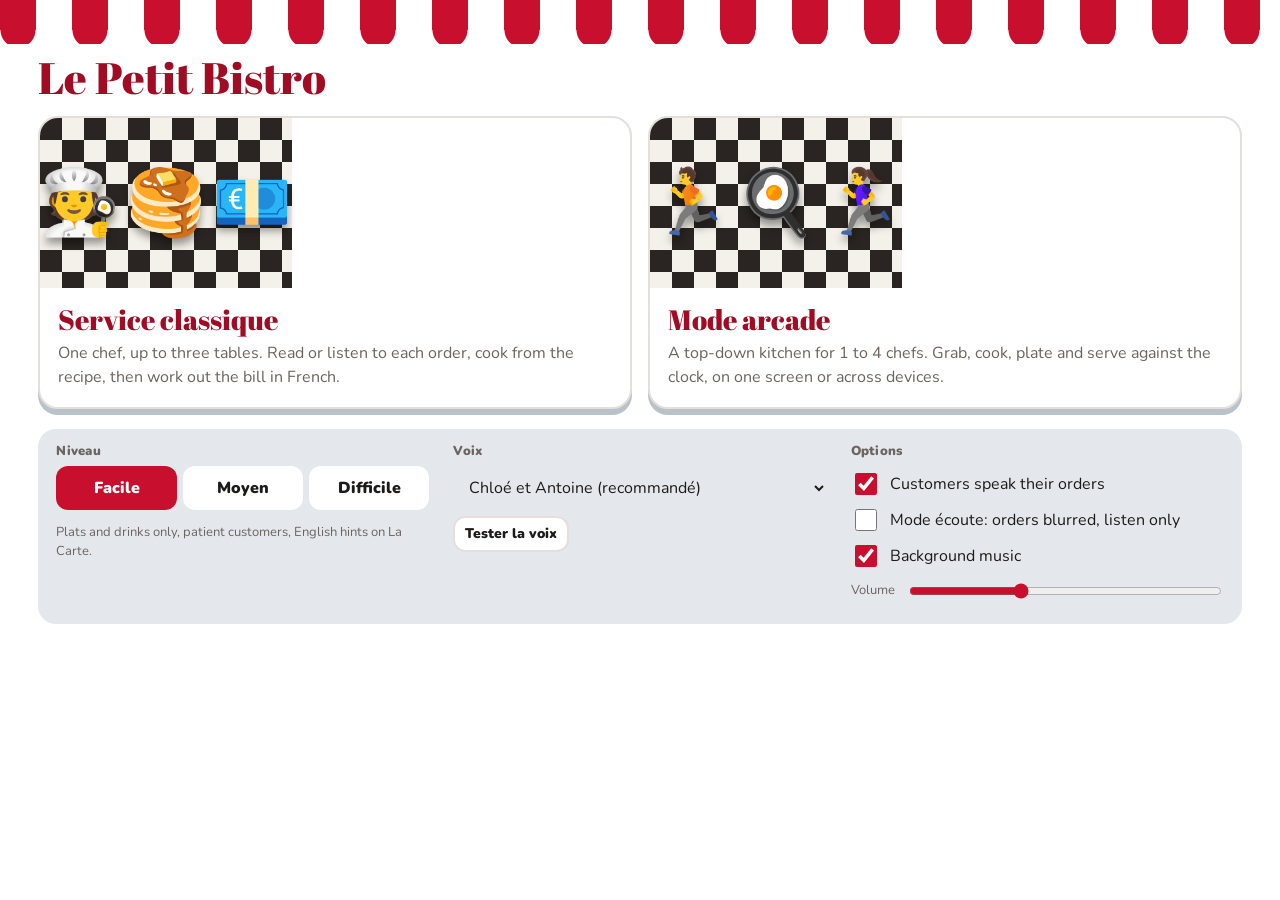
==== commit 8ba647e8: "Add background music: Menu Mystère on menus, Quiz Parisien in game Crossfades between screens, ducks" ====
--- a/tools/src/src.html
+++ b/tools/src/src.html
@@ -143,6 +143,7 @@
     <span class="pill"><small>Caisse</small><span id="cash">0 €</span></span>
     <span class="pill"><small>Servis</small><span id="served">0</span></span>
     <button class="btn ghost small" id="soundBtn" aria-pressed="true">🔊 Son</button>
+    <button class="btn ghost small" id="musicBtn" aria-pressed="true">♪ Musique</button>
     <button class="btn ghost small" id="pauseBtn">Pause</button>
     <button class="btn ghost small" id="quitBtn">Menu</button>
   </div>
@@ -181,6 +182,8 @@
         <h2>Options</h2>
         <label class="opt"><input type="checkbox" id="optSound" checked> Customers speak their orders</label>
         <label class="opt"><input type="checkbox" id="optListen"> Mode écoute: orders blurred, listen only</label>
+        <label class="opt"><input type="checkbox" id="optMusic" checked> Background music</label>
+        <label class="opt" style="gap:12px"><span class="note" style="flex:none">Volume</span><input type="range" id="musicVol" min="0" max="100" value="35" aria-label="Volume de la musique" style="flex:1;accent-color:var(--red)"></label>
       </div>
     </div>
   </div>
@@ -328,18 +331,50 @@
 }
 let playTok=0,curAudio=null;
 function stopAudio(){playTok++;if(curAudio){try{curAudio.pause()}catch(e){}curAudio=null}try{speechSynthesis.cancel()}catch(e){}}
+/* background music: menu track on menus, game track during service; ducks under the voices */
+const MUS={on:true,vol:.35,want:null,unlocked:false,duck:0,tracks:{},fade:null};
+try{const m=JSON.parse(localStorage.getItem("bistro-music")||"null");if(m){MUS.on=!!m.on;MUS.vol=Math.max(0,Math.min(1,+m.vol||0))}}catch(e){}
+function musicSave(){try{localStorage.setItem("bistro-music",JSON.stringify({on:MUS.on,vol:MUS.vol}))}catch(e){}}
+function track(name){
+  if(!MUS.tracks[name]){const a=new Audio();a.loop=true;a.volume=0;MUS.tracks[name]=a;
+    fetch("music/"+name+".mp3").then(r=>{if(!r.ok)throw new Error("missing");return r.blob()}).then(b=>{a.src=URL.createObjectURL(b);musicApply()}).catch(()=>{})}
+  return MUS.tracks[name];
+}
+function musicApply(){
+  const target=MUS.vol*(MUS.duck>0?.25:1);
+  if(MUS.want)track(MUS.want);
+  clearInterval(MUS.fade);
+  MUS.fade=setInterval(()=>{let busy=false;
+    for(const [n,a] of Object.entries(MUS.tracks)){
+      const want=MUS.on&&MUS.unlocked&&n===MUS.want&&a.src,goal=want?target:0;
+      if(want&&a.paused){const p=a.play();if(p&&p.catch)p.catch(()=>{})}
+      const v=a.volume+(goal-a.volume)*.25;a.volume=Math.abs(goal-v)<.01?goal:Math.max(0,Math.min(1,v));
+      if(a.volume!==goal)busy=true;else if(!want&&!a.paused&&goal===0)a.pause();
+    }
+    if(!busy)clearInterval(MUS.fade)},50);
+}
+function setMusic(name){if(MUS.want!==name){MUS.want=name;musicApply()}}
+function duck(on){MUS.duck=Math.max(0,MUS.duck+(on?1:-1));musicApply()}
+["pointerdown","keydown"].forEach(ev=>window.addEventListener(ev,()=>{if(!MUS.unlocked){MUS.unlocked=true;musicApply()}},{once:true,capture:true}));
+function syncMusicUI(){$("optMusic").checked=MUS.on;$("musicVol").value=Math.round(MUS.vol*100);$("musicBtn").setAttribute("aria-pressed",MUS.on);$("musicBtn").textContent=MUS.on?"♪ Musique":"♪ Coupée"}
+$("optMusic").onchange=e=>{MUS.on=e.target.checked;musicSave();syncMusicUI();musicApply()};
+$("musicVol").oninput=e=>{MUS.vol=+e.target.value/100;musicSave();musicApply()};
+$("musicBtn").onclick=()=>{MUS.on=!MUS.on;musicSave();syncMusicUI();musicApply()};
 async function speak(ids,text,force){
   if(!SET.sound&&!force)return;
   stopAudio();const tok=playTok;
-  if(SET.voice==="clips"){
-    try{for(const id of ids){const url=await clipUrl(id);if(tok!==playTok)return;
-        await new Promise(res=>{const a=new Audio(url);curAudio=a;a.onended=res;a.onerror=res;const p=a.play();if(p&&p.catch)p.catch(res)})}
-      return}catch(e){if(tok!==playTok)return}
-  }
-  tts(text);
-}
-function tts(text){if(!("speechSynthesis" in window))return;try{const u=new SpeechSynthesisUtterance(text);u.lang="fr-FR";u.rate=.9;
-  const v=ttsVoices[+String(SET.voice).replace("tts","")];if(v)u.voice=v;speechSynthesis.cancel();speechSynthesis.speak(u)}catch(e){}}
+  duck(true);
+  try{
+    if(SET.voice==="clips"){
+      try{for(const id of ids){const url=await clipUrl(id);if(tok!==playTok)return;
+          await new Promise(res=>{const a=new Audio(url);curAudio=a;a.onended=res;a.onerror=res;const p=a.play();if(p&&p.catch)p.catch(res)})}
+        return}catch(e){if(tok!==playTok)return}
+    }
+    await tts(text);
+  }finally{setTimeout(()=>duck(false),250)}
+}
+function tts(text){return new Promise(res=>{if(!("speechSynthesis" in window))return res();try{const u=new SpeechSynthesisUtterance(text);u.lang="fr-FR";u.rate=.9;
+  const v=ttsVoices[+String(SET.voice).replace("tts","")];if(v)u.voice=v;u.onend=res;u.onerror=res;speechSynthesis.cancel();speechSynthesis.speak(u);setTimeout(res,9000)}catch(e){res()}})}
 function loadVoices(){
   try{ttsVoices=speechSynthesis.getVoices().filter(v=>v.lang&&v.lang.toLowerCase().startsWith("fr"))}catch(e){ttsVoices=[]}
   const rank=v=>(/natural|neural|premium|enhanced|améliorée|google/i.test(v.name)?0:2)+(v.lang.replace("_","-")==="fr-FR"?0:1);
@@ -367,7 +402,8 @@
 let mode="menu";
 function show(id){["scrMenu","scrClassic","scrLobby","scrArcade"].forEach(s=>$(s).classList.toggle("on",s===id));
   $("hud").hidden=!(id==="scrClassic"||id==="scrArcade");$("pauseBtn").hidden=id!=="scrClassic";
-  $("board").hidden=id==="scrMenu";$("main").classList.toggle("wide",id==="scrMenu")}
+  $("board").hidden=id==="scrMenu";$("main").classList.toggle("wide",id==="scrMenu");
+  setMusic(id==="scrClassic"||id==="scrArcade"?"game":"menu")}
 function renderCarte(){
   const h=LEVELS[lvl].hints;
   const d=x=>`<div class="dish"><span>${x.e} ${x.fr}</span><span class="p">${x.p} €</span>${x.ing?`<span class="r">${x.ing.map(i=>ING[i][2]+" "+ING[i][0]).join(" + ")}${x.cook?" + 🔥 cuire":""}${h?" · "+x.en:""}</span>`:h?`<span class="r">${x.en}</span>`:""}</div>`;
@@ -487,6 +523,7 @@
 $("pauseBtn").onclick=()=>{if(!S||S.bill||S.time<=0)return;S.paused=!S.paused;$("pauseBtn").textContent=S.paused?"Reprendre":"Pause"};
 
 function showEnd(r){
+  setMusic("menu");
   let best=0;try{best=+localStorage.getItem("bistro-best-"+r.key)||0;if(r.cash>best)localStorage.setItem("bistro-best-"+r.key,r.cash)}catch(e){}
   $("endStars").textContent="★".repeat(r.stars)+"☆".repeat(3-r.stars);
   $("endStats").innerHTML=r.rows.concat([["Record",Math.max(best,r.cash)+" €"]]).map(([a,b])=>`<div>${a}<b>${b}</b></div>`).join("");
@@ -812,7 +849,7 @@
   if(!/^[a-z]{4}$/.test(code)){toast("Le code a quatre lettres.");return}
   await netLeave();
   try{NET.R=await NET.room.join("bistro-"+code)}catch(e){toast("Impossible de rejoindre.");return}
-  NET.role="client";NET.code=code;NET.me=myPeer(NET.R);NET.host=null;
+  NET.role="client";NET.code=code;if(MUS.on){MUS.on=false;syncMusicUI();musicApply();toast("Music plays on the host's screen. Tap ♪ to hear it here too.")}NET.me=myPeer(NET.R);NET.host=null;
   const name=$("nameIn").value.trim()||"Chef";
   NET.R.presence({role:"player",name,inp:{x:0,y:0,a:INP[0].a}});
   NET.unsub.push(NET.R.onPeers(()=>{NET.me=NET.me||myPeer(NET.R);const h=NET.host&&NET.R.peers().find(p=>p.peer===NET.host);if(NET.host&&!h)toast("L'hôte a quitté la partie.")}));
@@ -852,7 +889,7 @@
   A=newArcade(players);VIEW=viewFromA();startArcadeView();netSend();
 };
 
-renderCarte();show("scrMenu");
+syncMusicUI();renderCarte();show("scrMenu");
 if(location.hash==="#selftest")window.__bistro={get A(){return A},get VIEW(){return VIEW},interact,step,startLocal,INP,ORDERS,MAP,NET};
 }
 </script>
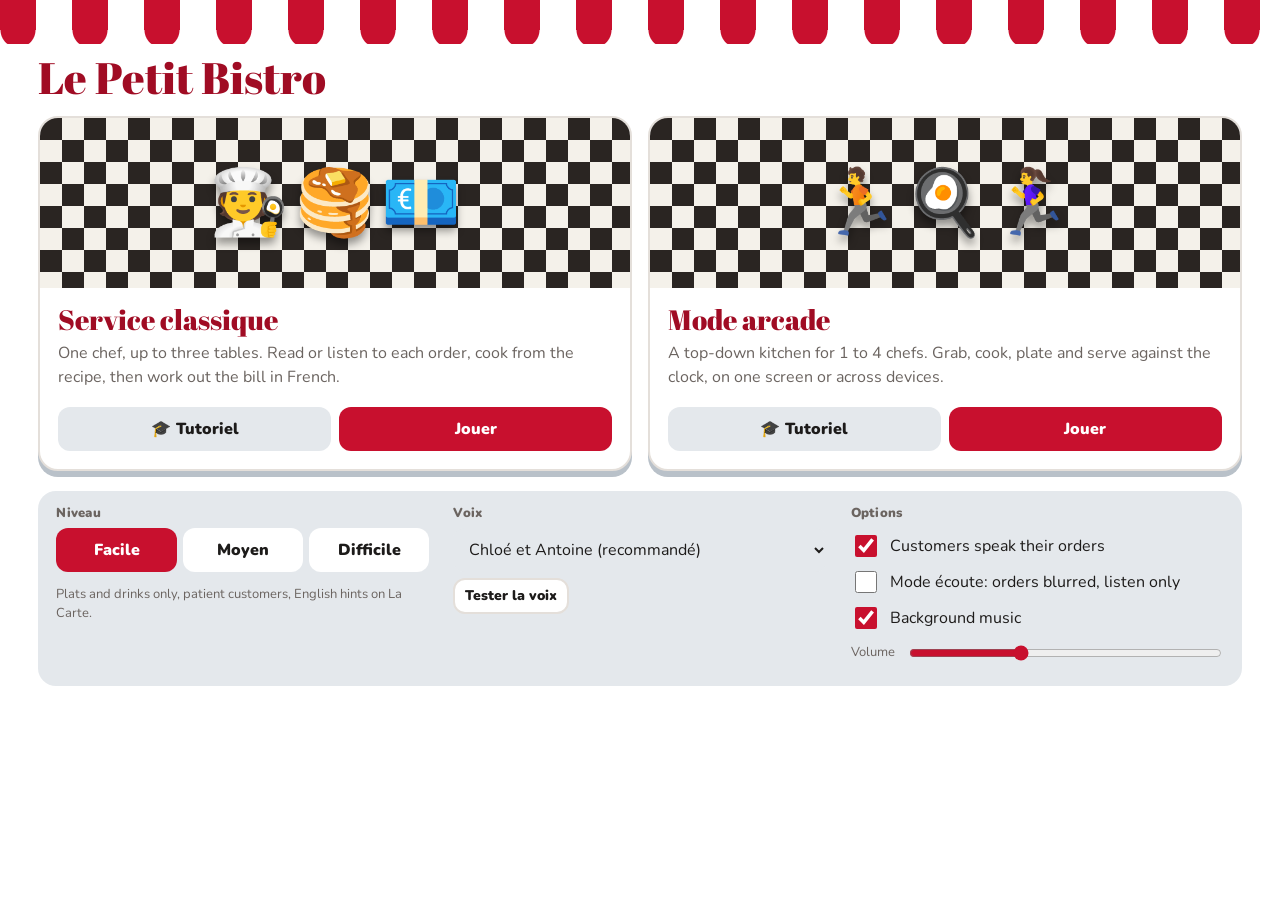
==== commit 43b2d715: "Add tutorials for both modes and the Ludus class games Guided tutorials for Service classique and Mo" ====
--- a/tools/src/src.html
+++ b/tools/src/src.html
@@ -49,7 +49,7 @@
 .modes{display:grid;grid-template-columns:repeat(2,minmax(0,1fr));gap:16px}
 @media(max-width:700px){.modes{grid-template-columns:minmax(0,1fr)}}
 .mode{background:var(--card);border:2px solid var(--line);border-radius:20px;padding:0;overflow:hidden;text-align:left;display:flex;flex-direction:column;box-shadow:0 6px 0 var(--zinc2)}
-.mode:hover{border-color:var(--brass)}
+.mode .txt{flex:1}
 .mode .pic{height:170px;display:flex;align-items:center;justify-content:center;font-size:64px;gap:6px;background:conic-gradient(#f4f1ea 25%,#2a2522 0 50%,#f4f1ea 0 75%,#2a2522 0) 0 0/44px 44px;position:relative}
 .mode .pic span{filter:drop-shadow(0 6px 4px #0006)}
 .mode .txt{padding:16px 18px 18px}
@@ -60,6 +60,20 @@
 .seg button{background:var(--card);font-weight:900}.seg button[aria-pressed=true]{background:var(--red);color:#fff}
 label.opt{display:flex;align-items:center;gap:10px;padding:4px 0}
 label.opt input{width:22px;height:22px;accent-color:var(--red);flex:none}
+.mode-acts{display:flex;gap:8px;flex-wrap:wrap;padding:0 18px 18px}
+.mode-acts .btn{flex:1}
+.coach{position:fixed;left:50%;transform:translateX(-50%);bottom:16px;z-index:7;width:min(600px,calc(100vw - 24px));background:#fffdf5;color:#1d1b1a;border-radius:16px;padding:12px 16px 14px;box-shadow:0 10px 30px #0006;border-left:8px solid var(--brass)}
+.coach.top{top:12px;bottom:auto}
+.coach-step{font:900 12px/1.4 Nunito,sans-serif;color:#8a6d10}
+.coach-txt{font-size:16px;margin:2px 0 8px}
+.coach-warn{font-size:14px;font-weight:700;color:var(--bad);margin:-4px 0 8px}
+.coach .btn.ghost{background:#efe9dc;color:#1d1b1a;border:0}
+body.tuto main{padding-bottom:210px}
+body.tuto .toast{bottom:auto;top:96px}
+@media(min-width:1100px){.coach{left:auto;right:16px;transform:none;width:310px}body.tuto main{padding-bottom:40px}}
+.pulse{outline:4px solid var(--brass)!important;outline-offset:3px;animation:pulse .8s infinite alternate;position:relative;z-index:2}
+@keyframes pulse{to{outline-color:#ffe27a}}
+@media(prefers-reduced-motion:reduce){.pulse{animation:none}}
 /* classic */
 .room{display:grid;grid-template-columns:repeat(var(--n,3),minmax(0,1fr));gap:12px;padding:14px;border-radius:18px;background:conic-gradient(var(--zinc) 25%,var(--card) 0 50%,var(--zinc) 0 75%,var(--card) 0) 0 0/40px 40px}
 @media(max-width:600px){.room{grid-template-columns:minmax(0,1fr)}}
@@ -115,6 +129,26 @@
 .plist i{display:inline-block;width:12px;height:12px;border-radius:50%;margin-right:6px;vertical-align:-1px}
 .keys{font-size:13px;color:var(--mute);margin-top:8px}
 kbd{background:var(--zinc);border-radius:5px;padding:1px 6px;font:700 12px Nunito}
+/* class games (Ludus) */
+.board-join{display:flex;flex-wrap:wrap;gap:24px;align-items:center;justify-content:space-between;background:var(--board);color:var(--chalk);border-radius:18px;padding:22px 26px;margin-bottom:14px}
+.board-join .addr{font:900 clamp(22px,3vw,34px)/1.1 Nunito,sans-serif}
+.board-join .note{color:#d8d4c4}
+.code.big{font-size:clamp(56px,9vw,104px);color:#ffd23f;letter-spacing:.06em}
+.board-join .qr{width:170px;background:#fff;border-radius:12px;padding:10px}.board-join .qr svg{display:block;width:100%;height:auto}
+.board-join .qr:empty{display:none}
+.board-top{display:flex;align-items:center;gap:16px;margin-bottom:12px}.board-top .code{font-size:30px}.board-top .clock{font:900 clamp(40px,6vw,64px)/1 Nunito,sans-serif;margin-left:auto}
+.teams{display:grid;gap:10px;margin-bottom:14px}
+.team{background:var(--card);border:2px solid var(--line);border-radius:14px;padding:10px 14px}
+.team .tn{display:flex;gap:10px;align-items:baseline;flex-wrap:wrap}.team .rank{font:900 22px Nunito;color:var(--mute);min-width:1.4em}.team .tc{color:var(--mute);font-size:14px;flex:1}.team .ts{font-size:22px;white-space:nowrap}
+.tbar{height:14px;background:var(--zinc);border-radius:9px;overflow:hidden;margin-top:6px}.tbar i{display:block;height:100%;transition:width .6s}
+.chefs{margin:6px 0 14px;padding-left:1.4em}.chefs li{display:flex;justify-content:space-between;gap:10px;padding:4px 0;border-bottom:1px dashed var(--line)}.chefs li b{white-space:nowrap}.chefs .tc{color:var(--mute);font-size:13px}
+.win{font:400 clamp(28px,4vw,40px)/1.1 "Abril Fatface",serif;color:var(--red2);margin:0 0 12px}
+fieldset.opts{border:0;padding:0;margin:0 0 12px}fieldset.opts legend{font:900 13px Nunito;color:var(--mute);margin-bottom:4px}
+label.opt select{min-height:40px;margin-left:6px}
+.plist .x{min-height:24px;padding:0 6px;margin-left:4px;background:transparent;font-weight:900;color:var(--mute);border-radius:6px}
+.team-badge{display:inline-block;border-left:6px solid var(--team);background:var(--zinc);border-radius:8px;padding:6px 12px;margin-top:10px}
+.card.pupil{max-width:560px;margin:30px auto;text-align:center}.card.pupil h2{font:400 30px/1.1 "Abril Fatface",serif;color:var(--red2);margin:0 0 10px}
+#classBar{font-weight:900;margin-bottom:8px;color:var(--red2)}
 /* overlays */
 .toast{position:fixed;left:50%;bottom:22px;transform:translateX(-50%);background:var(--ink);color:var(--bg);padding:10px 18px;border-radius:12px;font-weight:700;opacity:0;transition:opacity .2s;pointer-events:none;max-width:90vw;text-align:center;z-index:9}
 .toast.on{opacity:1}
@@ -154,14 +188,16 @@
   <!-- MENU -->
   <div class="screen on" id="scrMenu">
     <div class="modes">
-      <button class="mode" id="goClassic">
+      <div class="mode">
         <div class="pic"><span>🧑‍🍳</span><span>🥞</span><span>💶</span></div>
         <div class="txt"><h3>Service classique</h3><p>One chef, up to three tables. Read or listen to each order, cook from the recipe, then work out the bill in French.</p></div>
-      </button>
-      <button class="mode" id="goArcade">
+        <div class="mode-acts"><button class="btn ghost" id="tutoClassic">🎓 Tutoriel</button><button class="btn" id="goClassic">Jouer</button></div>
+      </div>
+      <div class="mode">
         <div class="pic"><span>🏃</span><span>🍳</span><span>🏃‍♀️</span></div>
         <div class="txt"><h3>Mode arcade</h3><p>A top-down kitchen for 1 to 4 chefs. Grab, cook, plate and serve against the clock, on one screen or across devices.</p></div>
-      </button>
+        <div class="mode-acts"><button class="btn ghost" id="tutoArcade">🎓 Tutoriel</button><button class="btn" id="goArcade">Jouer</button></div>
+      </div>
     </div>
     <div class="settings">
       <div>
@@ -224,7 +260,12 @@
         <button class="btn" id="playLocal">Ouvrir la cuisine</button>
         <p class="keys">Chef 1: <kbd>W</kbd><kbd>A</kbd><kbd>S</kbd><kbd>D</kbd> to move, <kbd>Space</kbd> or <kbd>E</kbd> to grab and drop.<br>Chef 2: arrow keys, <kbd>Enter</kbd>. Touch screens get a joystick.</p>
       </div>
-      <div class="card">
+      <div class="card" id="classCard" hidden>
+        <h3>Partie de classe</h3>
+        <p class="note">The whole class plays at once. Pupils join at the Ludus join page with a code, as for a quiz.</p>
+        <button class="btn" id="classBtn">Ouvrir une partie de classe</button>
+      </div>
+      <div class="card" id="roomCard">
         <h3>En ligne</h3>
         <p class="note" id="onlineNote">Connecting…</p>
         <div class="row"><button class="btn" id="hostBtn" disabled>Créer une partie</button></div>
@@ -242,8 +283,13 @@
     </div>
   </div>
 
+  <!-- CLASS GAME (board) and PUPIL DEVICE -->
+  <div class="screen" id="scrClass"></div>
+  <div class="screen" id="scrPupil"></div>
+
   <!-- ARCADE GAME -->
   <div class="screen" id="scrArcade">
+    <div id="classBar" hidden></div>
     <div class="tickets" id="tickets"></div>
     <div class="stage" id="stage">
       <canvas id="cv" width="960" height="576" aria-label="La cuisine"></canvas>
@@ -262,6 +308,7 @@
 </aside>
 </main>
 
+<div class="coach" id="coach" hidden role="status" aria-live="polite"><div class="coach-step" id="coachStep"></div><div class="coach-txt" id="coachTxt"></div><div class="coach-warn" id="coachWarn" hidden></div><div class="row" id="coachActs"></div></div>
 <div class="toast" id="toast"></div>
 
 <div class="modal" id="billModal">
@@ -280,6 +327,7 @@
   <div class="sheet">
     <h2 id="endTitle">Le bistro est fermé !</h2>
     <div class="stars" id="endStars"></div>
+    <p id="endExtra" hidden style="font-size:18px"></p>
     <div class="stats" id="endStats"></div>
     <h2 style="font-size:20px">Vocabulaire du jour</h2>
     <div class="vocab" id="endVocab"></div>
@@ -291,6 +339,7 @@
 {
 /* ---------------- data ---------------- */
 const $=id=>document.getElementById(id);
+const CFG=Object.assign({target:"claude",audio:"audio/",music:{menu:"music/menu.mp3",game:"music/game.mp3"}},window.BISTRO||{});
 const pick=a=>a[Math.floor(Math.random()*a.length)];
 const esc=s=>String(s).replace(/[&<>"']/g,c=>({"&":"&amp;","<":"&lt;",">":"&gt;",'"':"&quot;","'":"&#39;"}[c]));
 const ING={pain:["le pain","bread","🥖"],jambon:["le jambon","ham","🍖"],fromage:["le fromage","cheese","🧀"],oeufs:["les œufs","eggs","🥚"],
@@ -325,7 +374,7 @@
 let ttsVoices=[];
 const clipCache={};
 function clipUrl(id){
-  if(!clipCache[id]){clipCache[id]=fetch("audio/"+id+".mp3").then(r=>{if(!r.ok)throw new Error("missing");return r.blob()}).then(b=>URL.createObjectURL(b));
+  if(!clipCache[id]){clipCache[id]=fetch(CFG.audio+id+".mp3").then(r=>{if(!r.ok)throw new Error("missing");return r.blob()}).then(b=>URL.createObjectURL(b));
     clipCache[id].catch(()=>{delete clipCache[id]})}
   return clipCache[id];
 }
@@ -337,7 +386,7 @@
 function musicSave(){try{localStorage.setItem("bistro-music",JSON.stringify({on:MUS.on,vol:MUS.vol}))}catch(e){}}
 function track(name){
   if(!MUS.tracks[name]){const a=new Audio();a.loop=true;a.volume=0;MUS.tracks[name]=a;
-    fetch("music/"+name+".mp3").then(r=>{if(!r.ok)throw new Error("missing");return r.blob()}).then(b=>{a.src=URL.createObjectURL(b);musicApply()}).catch(()=>{})}
+    fetch(CFG.music[name]).then(r=>{if(!r.ok)throw new Error("missing");return r.blob()}).then(b=>{a.src=URL.createObjectURL(b);musicApply()}).catch(()=>{})}
   return MUS.tracks[name];
 }
 function musicApply(){
@@ -400,9 +449,10 @@
 
 /* ---------------- screens ---------------- */
 let mode="menu";
-function show(id){["scrMenu","scrClassic","scrLobby","scrArcade"].forEach(s=>$(s).classList.toggle("on",s===id));
-  $("hud").hidden=!(id==="scrClassic"||id==="scrArcade");$("pauseBtn").hidden=id!=="scrClassic";
-  $("board").hidden=id==="scrMenu";$("main").classList.toggle("wide",id==="scrMenu");
+function show(id){["scrMenu","scrClassic","scrLobby","scrArcade","scrClass","scrPupil"].forEach(s=>$(s).classList.toggle("on",s===id));
+  const cls=id==="scrClass";$("hud").hidden=!(id==="scrClassic"||id==="scrArcade"||cls);$("pauseBtn").hidden=id!=="scrClassic";
+  document.querySelectorAll("#hud .pill").forEach(e=>e.hidden=cls);$("soundBtn").hidden=cls;
+  $("board").hidden=id==="scrMenu"||id==="scrPupil";$("main").classList.toggle("wide",id==="scrMenu");
   setMusic(id==="scrClassic"||id==="scrArcade"?"game":"menu")}
 function renderCarte(){
   const h=LEVELS[lvl].hints;
@@ -412,7 +462,10 @@
 $("levels").addEventListener("click",e=>{const b=e.target.closest("button");if(!b)return;lvl=b.dataset.l;
   document.querySelectorAll("#levels button").forEach(x=>x.setAttribute("aria-pressed",x===b));$("levelNote").textContent=LEVELS[lvl].note;renderCarte()});
 $("levelNote").textContent=LEVELS.facile.note;
-function toMenu(){stopClassic();stopArcade();netLeave();$("endModal").classList.remove("on");$("billModal").classList.remove("on");mode="menu";show("scrMenu")}
+function toMenu(){
+  if(CL.role==="pupil"){tutoEnd();stopClassic();stopArcade();$("endModal").classList.remove("on");$("billModal").classList.remove("on");mode="pupil";show("scrPupil");return}
+  if(H)hostClose();
+  tutoEnd();stopClassic();stopArcade();netLeave();$("endModal").classList.remove("on");$("billModal").classList.remove("on");mode="menu";show("scrMenu")}
 $("home").onclick=toMenu;$("quitBtn").onclick=toMenu;$("endMenu").onclick=toMenu;
 $("goClassic").onclick=()=>{mode="classic";startClassic()};
 $("goArcade").onclick=()=>{mode="lobby";renderCarte();show("scrLobby")};
@@ -432,14 +485,14 @@
   $("tray").innerHTML=slot("plat","le plat",PLATS)+slot("boisson","la boisson",BOISSONS)+slot("dessert","le dessert",DESSERTS);
 }
 function renderRoom(){
-  const n=LEVELS[lvl].tables;$("room").style.setProperty("--n",n);
+  const n=S.tables.length;$("room").style.setProperty("--n",n);
   $("room").innerHTML=S.tables.map((c,i)=>!c?`<div class="table empty">Table ${i+1} · libre</div>`:
   `<div class="table"><div class="who"><span class="face">${c.face}</span><div><b>${c.name}</b><span>Table ${i+1}</span></div></div>
     <div class="bubble ${SET.listen&&!c.reveal?"hidden":""}"><span class="txt">${esc(c.msg||c.o.text)}</span></div>
     <div class="bar"><i data-bar="${i}" style="width:${c.pat/c.max*100}%"></i></div>
     <div class="row"><button class="btn small" data-serve="${i}">Servir</button><button class="btn ghost small" data-say="${i}">🔊 Écouter</button></div></div>`).join("");
 }
-function hud(){$("time").textContent=fmt(S.time);$("cash").textContent=S.cash+" €";$("served").textContent=S.served}
+function hud(){$("time").textContent=S.tuto?"Tutoriel":fmt(S.time);$("cash").textContent=S.cash+" €";$("served").textContent=S.served}
 function spawn(){
   const free=S.tables.map((c,i)=>c?-1:i).filter(i=>i>=0);if(!free.length)return;
   const busy=S.tables.filter(Boolean).map(c=>c.o.id);
@@ -449,6 +502,7 @@
 }
 function tick(){
   if(!S||S.paused)return;
+  if(S.tuto){hud();return}
   S.time-=.25;S.spawnT-=.25;if(S.spawnT<=0){spawn();S.spawnT=LEVELS[lvl].spawn}
   S.tables.forEach((c,i)=>{if(!c)return;c.pat-=.25;const b=document.querySelector(`[data-bar="${i}"]`);
     if(b){const r=c.pat/c.max;b.style.width=Math.max(0,r*100)+"%";b.style.background=r>.5?"var(--ok)":r>.25?"var(--brass)":"var(--bad)"}
@@ -494,9 +548,13 @@
   $("billNext").hidden=false;$("billNext").focus();
 }
 function closeBill(){S.tables[S.bill.i]=null;S.bill=null;S.served++;S.tray={plat:null,boisson:null,dessert:null};$("billModal").classList.remove("on");S.paused=false;renderRoom();renderTray();hud()}
-function startClassic(){
-  stopArcade();clearInterval(cookIv);$("cookfill").style.width="0";$("plate").classList.remove("cooking");$("prepBtn").disabled=false;
-  S={time:180,spawnT:1,tables:Array(LEVELS[lvl].tables).fill(null),plate:[],tray:{plat:null,boisson:null,dessert:null},cash:0,served:0,left:0,wrong:0,billsRight:0,seen:new Set(),missed:new Set(),paused:false,cooking:false};
+function spawnOrder(o){
+  const [face,name]=personFor(o.v);S.tables[0]={face,name,o,pat:1,max:1};itemsOf(o).forEach(x=>S.seen.add(x.fr));renderRoom();speak([o.id],o.text);
+}
+function startClassic(opts){
+  tutoEnd();stopArcade();clearInterval(cookIv);$("cookfill").style.width="0";$("plate").classList.remove("cooking");$("prepBtn").disabled=false;
+  const tuto=!!(opts&&opts.tuto);
+  S={tuto,time:opts&&opts.seconds?opts.seconds:180,spawnT:tuto?1e9:1,tables:Array(tuto?1:LEVELS[lvl].tables).fill(null),plate:[],tray:{plat:null,boisson:null,dessert:null},cash:0,served:0,left:0,wrong:0,billsRight:0,seen:new Set(),missed:new Set(),paused:false,cooking:false};
   renderCarte();renderKitchen();renderPlate();renderTray();renderRoom();hud();show("scrClassic");$("pauseBtn").textContent="Pause";
   clearInterval(timer);timer=setInterval(tick,250);
 }
@@ -531,7 +589,8 @@
   const v=[...r.seen].map(fr=>all.find(x=>x.fr===fr)).filter(Boolean).map(x=>`<div>${x.e} <b>${x.fr}</b>: ${x.en}</div>`);
   if(r.missed&&r.missed.size)v.push(`<div>🔢 <b>À revoir :</b> ${[...r.missed].map(n=>n+" = "+NUM[n]).join(", ")}</div>`);
   $("endVocab").innerHTML=v.join("")||"<div>Aucun client aujourd'hui.</div>";
-  $("againBtn").hidden=NET.role==="client";
+  $("againBtn").hidden=NET.role==="client"||CL.role==="pupil";$("endExtra").hidden=true;$("endTitle").textContent="Le bistro est fermé !";
+  if(CL.role==="pupil")pupilScore();
   $("endModal").classList.add("on");
 }
 
@@ -602,9 +661,9 @@
   const t={id:++A.tid,o:idx,face,t:L.aTime,max:L.aTime,got:{}};A.tickets.push(t);itemsOf(o).forEach(x=>A.seen.add(x.fr));pushEv("n",t.id,idx)
 }
 function step(dt){
-  A.time-=dt;
+  if(!A.tuto)A.time-=dt;
   const L=LEVELS[A.lvl],n=A.players.length;
-  A.spawnT-=dt;if(A.spawnT<=0){spawnTicket();A.spawnT=(A.tickets.length<=1?5:L.aSpawn/(1+.2*(n-1)))}
+  if(!A.tuto)A.spawnT-=dt;if(A.spawnT<=0){spawnTicket();A.spawnT=(A.tickets.length<=1?5:L.aSpawn/(1+.2*(n-1)))}
   for(const p of A.players){
     const m=Math.hypot(p.inp.x,p.inp.y),sp=4.2;
     if(m>.15){const vx=p.inp.x/Math.max(1,m)*sp,vy=p.inp.y/Math.max(1,m)*sp;
@@ -613,10 +672,10 @@
   }
   for(const key in A.cook){const it=A.tiles[key];if(!it){delete A.cook[key];continue}
     if(it.t==="p"){const r=matchRecipe(it.ing);if(r&&r.cook){A.cook[key]+=dt;if(A.cook[key]>=COOK_T){it.t="d";it.id=r.id;delete it.ing}}}
-    else if(it.t==="d"){A.cook[key]+=dt;if(A.cook[key]>=BURN_T){A.tiles[key]={t:"x"};delete A.cook[key];pushEv("b",key)}}}
-  for(const t of A.tickets){t.t-=dt;if(t.t<=0){A.missed++;A.score=Math.max(0,A.score-3);pushEv("l",t.id,ORDERS[t.o].v)}}
+    else if(it.t==="d"&&!A.tuto){A.cook[key]+=dt;if(A.cook[key]>=BURN_T){A.tiles[key]={t:"x"};delete A.cook[key];pushEv("b",key)}}}
+  for(const t of A.tickets){if(A.tuto)continue;t.t-=dt;if(t.t<=0){A.missed++;A.score=Math.max(0,A.score-3);pushEv("l",t.id,ORDERS[t.o].v)}}
   A.tickets=A.tickets.filter(t=>t.t>0);
-  if(A.time<=0){A.phase="end";pushEv("e")}
+  if(!A.tuto&&A.time<=0){A.phase="end";pushEv("e")}
 }
 /* events: run on every device (host directly, clients from the state stream) */
 let lastEv=0;
@@ -630,7 +689,7 @@
   else if(k==="b"){toast(MSG[7])}
   else if(k==="e"){setTimeout(endArcade,50)}
 }
-const myIds=()=>NET.role==="client"?[NET.me]:(A?A.players.filter(p=>p.local).map(p=>p.id):[]);
+const myIds=()=>NET.role==="client"?[NET.me]:(A?A.players.filter(p=>p.local!=null).map(p=>p.id):[]);
 
 /* ---- snapshot for the network ---- */
 function snap(){
@@ -642,7 +701,7 @@
 }
 /* view model used by the renderer, from A (host/local) or from a snapshot (client) */
 let VIEW=null;
-function viewFromA(){return {time:A.time,score:A.score,served:A.served,lvl:A.lvl,
+function viewFromA(){return {tuto:!!A.tuto,time:A.time,score:A.score,served:A.served,lvl:A.lvl,
   players:A.players.map(p=>({id:p.id,name:p.name,col:p.col,x:p.x,y:p.y,fx:p.fx,fy:p.fy,hold:p.hold})),
   tiles:A.tiles,cook:A.cook,tickets:A.tickets}}
 function viewFromSnap(s,prev){
@@ -691,7 +750,7 @@
 }
 
 /* ---- rendering ---- */
-const cv=$("cv"),ctx=cv.getContext("2d");
+const cv=$("cv");let ctx=cv.getContext("2d");
 let TS=64;
 function fitCanvas(){const w=cv.parentElement.clientWidth-16;const dpr=Math.min(2,window.devicePixelRatio||1);
   const extra=$("touch").classList.contains("off")?260:420;const ts=Math.max(20,Math.floor(Math.min(w/MW,Math.max(220,window.innerHeight-extra)/MH)));TS=ts;
@@ -736,6 +795,15 @@
       if(it.t==="p"&&matchRecipe(it.ing)&&matchRecipe(it.ing).cook){bar(c*t+6,r*t+t-10,t-12,ck/COOK_T,"#ff9f1c");emoji("🔥",c*t+t-10,r*t+10,t*.3)}
       else if(it.t==="d"&&ck>COOK_T+3){bar(c*t+6,r*t+t-10,t-12,(ck-COOK_T)/(BURN_T-COOK_T),"#e63946");if(Math.floor(now/250)%2)emoji("⚠️",c*t+t-10,r*t+10,t*.32)}}}
 }
+function drawTargets(now){
+  const st=TUTO&&TUTO.kind==="arcade"&&TUTO.steps[TUTO.i];if(!st||!st.tiles)return;
+  const t=TS,a=.55+.45*Math.sin(now/180);
+  st.tiles.forEach(([c,r])=>{ctx.save();ctx.globalAlpha=a;ctx.strokeStyle="#ffd23f";ctx.lineWidth=Math.max(3,t*.09);rr(c*t+2,r*t+2,t-4,t-4,8);ctx.stroke();ctx.restore();
+    if(r===0||r===MH-1||c===0||c===MW-1){}else{}});
+  // arrow over the first target
+  const [c,r]=st.tiles[0],bx=c*t+t/2,by=r*t+(r<MH/2?t*1.25:-t*.25)+Math.sin(now/200)*t*.08;
+  emoji(r<MH/2?"⬆️":"⬇️",bx,by,t*.5);
+}
 function bar(x,y,w,f,col){ctx.fillStyle="#0008";rr(x,y,w,7,3);ctx.fill();ctx.fillStyle=col;rr(x+1,y+1,Math.max(0,(w-2)*Math.min(1,f)),5,2);ctx.fill()}
 function drawPlayers(V,mine){
   const t=TS;
@@ -768,8 +836,8 @@
 function render(now,dt){
   if(!VIEW)return;
   if(NET.role==="client"){const k=Math.min(1,dt*14);VIEW.players.forEach(p=>{p.x+=(p.tx-p.x)*k;p.y+=(p.ty-p.y)*k})}
-  ctx.clearRect(0,0,cv.width,cv.height);drawMap(VIEW,now);drawPlayers(VIEW,myIds());
-  $("time").textContent=fmt(VIEW.time);$("cash").textContent=VIEW.score+" €";$("served").textContent=VIEW.served;
+  ctx.clearRect(0,0,cv.width,cv.height);drawMap(VIEW,now);drawTargets(now);drawPlayers(VIEW,myIds());
+  $("time").textContent=VIEW.tuto?"Tutoriel":fmt(VIEW.time);$("cash").textContent=VIEW.score+" €";$("served").textContent=VIEW.served;
   renderTickets(VIEW);
 }
 
@@ -783,23 +851,24 @@
     A.players.forEach(p=>{if(p.local!=null){const s=INP[p.local];p.inp={x:s.x,y:s.y,a:s.a}}});
     if(NET.role==="host")netReadInputs();
     step(dt);VIEW=viewFromA();
-    if(NET.role==="host"&&now-sendT>90){sendT=now;netSend()}
+    if(NET.role==="host"&&now-sendT>(NET.kind==="sb"?160:90)){sendT=now;netSend()}
   }
   if(NET.role==="client")netSendInput(now);
   render(now,dt);
 }
 function startArcadeView(){mode="arcade";show("scrArcade");renderCarte();lastTk="";lastEv=0;fitCanvas();cancelAnimationFrame(raf);lastT=0;raf=requestAnimationFrame(loop)}
-function startLocal(){
-  NET.role=null;INP.forEach(i=>i.a=0);
-  const name=$("nameIn").value.trim()||"Chef";
+function startLocal(opts){
+  tutoEnd();NET.role=null;NET.kind=null;INP.forEach(i=>i.a=0);
+  const name=(opts&&opts.name)||$("nameIn").value.trim()||"Chef";
   const ps=[mkPlayer("L0",name,0)];ps[0].local=0;
-  if($("opt2p").checked){const p2=mkPlayer("L1","Chef 2",1);p2.local=1;ps.push(p2)}
+  if(!opts&&$("opt2p").checked){const p2=mkPlayer("L1","Chef 2",1);p2.local=1;ps.push(p2)}
   ps.forEach(p=>p.lastA=INP[p.local].a);
-  A=newArcade(ps);VIEW=viewFromA();startArcadeView();
-}
-$("playLocal").onclick=startLocal;
+  A=newArcade(ps);if(opts&&opts.seconds)A.time=opts.seconds;VIEW=viewFromA();startArcadeView();
+}
+$("playLocal").onclick=()=>startLocal();
 function stopArcade(){cancelAnimationFrame(raf);if(A)A.phase="end";A=null;VIEW=null}
 function endArcade(){
+  if(NET.role==="host"&&NET.kind==="sb"){hostEnd();return}
   if(mode!=="arcade")return;
   const V=VIEW||{};cancelAnimationFrame(raf);
   const sc=V.score||0,seen=A?A.seen:new Set((V.tickets||[]).flatMap(t=>itemsOf(ORDERS[t.o]).map(x=>x.fr)));
@@ -807,6 +876,78 @@
   showEnd({cash:sc,rows:[["Caisse",sc+" €"],["Commandes servies",V.served||0],["Clients partis",A?A.missed:(NET.lastSnap?NET.lastSnap.ms:0)],["Chefs",(V.players||[]).length]],
     seen,missed:null,key:"arcade-"+(V.lvl||lvl),stars:sc>=90?3:sc>=50?2:sc>=15?1:0});
 }
+
+/* ================= TUTORIALS ================= */
+let TUTO=null;
+function tutoStart(kind,steps){TUTO={kind,steps,i:-1};document.body.classList.add("tuto");$("coach").hidden=false;
+  $("coach").classList.toggle("top",kind==="arcade"&&!$("touch").classList.contains("off"));tutoNext()}
+function tutoNext(){if(!TUTO)return;TUTO.i++;const st=TUTO.steps[TUTO.i];if(!st)return;if(st.enter)st.enter();
+  $("coachStep").textContent=`Tutoriel · étape ${TUTO.i+1} sur ${TUTO.steps.length}`;$("coachTxt").innerHTML=st.text;$("coachWarn").hidden=true;
+  $("coachActs").innerHTML=(st.next?`<button class="btn small" data-coach="next">${st.next}</button>`:"")+(st.acts||"")+`<button class="btn ghost small" data-coach="quit">Quitter</button>`}
+function tutoEnd(){TUTO=null;document.body.classList.remove("tuto");$("coach").hidden=true;document.querySelectorAll(".pulse").forEach(e=>e.classList.remove("pulse"))}
+setInterval(()=>{
+  if(!TUTO)return;const st=TUTO.steps[TUTO.i];if(!st)return;
+  const want=new Set(st.hl?document.querySelectorAll(st.hl):[]);
+  document.querySelectorAll(".pulse").forEach(e=>{if(!want.has(e))e.classList.remove("pulse")});want.forEach(e=>e.classList.add("pulse"));
+  const w=st.warn?st.warn():"";$("coachWarn").hidden=!w;if(w)$("coachWarn").textContent=w;
+  if(st.check&&st.check())tutoNext();
+},200);
+$("coach").addEventListener("click",e=>{const b=e.target.closest("[data-coach]");if(!b)return;const a=b.dataset.coach;
+  if(a==="next")tutoNext();else if(a==="quit")toMenu();else if(a==="play-classic"){tutoEnd();startClassic()}else if(a==="play-arcade"){tutoEnd();startLocal()}});
+const findOrder=(plat,boisson,dessert)=>ORDERS.find(o=>o.plat===plat&&(o.boisson||null)===boisson&&(o.dessert||null)===dessert);
+const extraOn=(list,need)=>list.some(i=>!need.includes(i));
+
+function classicTutorial(){
+  startClassic({tuto:true});
+  const o1=findOrder("sandwich","limonade",null),o2=findOrder("croque","jus",null);
+  const plateWarn=need=>()=>S&&extraOn(S.plate,need)?"That isn't in this recipe. Click Poubelle to clear the plate and try again.":"";
+  tutoStart("classic",[
+    {enter:()=>spawnOrder(o1),text:"Welcome to the bistro! Your first customer is at <b>table 1</b>. Read the order, or press <b>🔊 Écouter</b> to hear it again.",hl:"#room .bubble,[data-say]",next:"J'ai compris"},
+    {text:"They want <b>un sandwich au jambon</b>. Find it on <b>La Carte</b>: it needs <b>le pain</b> + <b>le jambon</b>.",hl:"#board",next:"Suivant"},
+    {text:"Click <b>le pain</b> to put it on the plate (<b>l'assiette</b>).",hl:'[data-ing="pain"]',check:()=>S.plate.includes("pain"),warn:plateWarn(["pain","jambon"])},
+    {text:"Now click <b>le jambon</b>.",hl:'[data-ing="jambon"]',check:()=>S.plate.includes("jambon"),warn:plateWarn(["pain","jambon"])},
+    {text:"Click <b>Préparer</b>. The sandwich goes onto your tray (<b>le plateau</b>).",hl:"#prepBtn",check:()=>S.tray.plat==="sandwich",warn:plateWarn(["pain","jambon"])},
+    {text:"They also want <b>une limonade</b>. Click it to put it on the tray.",hl:'[data-boisson="limonade"]',check:()=>S.tray.boisson==="limonade",
+      warn:()=>S.tray.boisson&&S.tray.boisson!=="limonade"?"Wrong drink! Click it on the tray to take it off.":""},
+    {text:"Everything is on the tray. Click <b>Servir</b> at table 1.",hl:'[data-serve="0"]',check:()=>!!S.bill},
+    {text:"Now the bill: <b>5 € + 3 € = 8 €</b>. Which button says <b>huit euros</b>?",hl:"#billChoices button",check:()=>!!(S.bill&&S.bill.done)},
+    {text:"Click <b>Continuer</b>.",hl:"#billNext",check:()=>S.served>=1},
+    {enter:()=>spawnOrder(o2),text:"New customer! <b>Un croque-monsieur</b> needs cooking: <b>le pain + le jambon + le fromage</b>, then <b>Préparer</b> 🔥. Add <b>un jus d'orange</b> as well.",
+      hl:'[data-ing="pain"],[data-ing="jambon"],[data-ing="fromage"],[data-boisson="jus"]',check:()=>S.tray.plat==="croque"&&S.tray.boisson==="jus",warn:plateWarn(["pain","jambon","fromage"])},
+    {text:"Serve table 1, then choose the total in French: <b>7 € + 3 €</b>.",hl:'[data-serve="0"],#billChoices button,#billNext',check:()=>S.served>=2},
+    {text:"<b>Bravo, chef !</b> In a real service, up to three tables order at once and customers leave if they wait too long. A wrong plate goes in the <b>Poubelle</b>. Ready?",
+      acts:'<button class="btn small" data-coach="play-classic">Commencer le service</button>'}
+  ]);
+}
+function arcadeTutorial(){
+  NET.role=null;INP.forEach(i=>i.a=0);
+  const p=mkPlayer("L0",$("nameIn").value.trim()||"Chef",0);p.local=0;p.lastA=INP[0].a;
+  A=newArcade([p]);A.tuto=true;A.spawnT=1e9;A.time=0;VIEW=viewFromA();startArcadeView();
+  const o1=findOrder("sandwich","limonade",null),o2=findOrder("omelette",null,null);
+  const add=o=>{const idx=ORDERS.indexOf(o);A.tickets.push({id:++A.tid,o:idx,face:personFor(o.v)[0],t:999,max:999,got:{}});itemsOf(o).forEach(x=>A.seen.add(x.fr));pushEv("n",A.tid,idx)};
+  const me=()=>A&&A.players[0],holds=f=>{const h=me()&&me().hold;return !!(h&&f(h))};
+  const onStove=f=>["6,6","6,7"].some(k=>A.tiles[k]&&f(A.tiles[k]));
+  let start=null;
+  tutoStart("arcade",[
+    {enter:()=>{add(o1);start={x:p.x,y:p.y}},text:"You are the chef with your name above your hat. Move with <b>W A S D</b> or the <b>arrow keys</b> (on a tablet, use the joystick).",
+      check:()=>Math.hypot(me().x-start.x,me().y-start.y)>1.2},
+    {text:"An order is at the top: <b>un sandwich au jambon et une limonade</b>. Walk to the <b>plates</b> 🍽️ and press <b>Space</b> (or <b>Prendre / Poser</b>) to pick one up.",tiles:[[6,2]],check:()=>holds(h=>h.t==="p")},
+    {text:"Take the plate to the <b>pain</b> crate and press Space to add the bread.",tiles:[[1,0]],check:()=>holds(h=>h.t==="p"&&h.ing.includes("pain")),
+      warn:()=>holds(h=>h.t==="p"&&extraOn(h.ing,["pain","jambon"]))?"Wrong ingredient! Take the plate to the bin 🗑️ and start again.":""},
+    {text:"Now add <b>le jambon</b> from the crate next to it.",tiles:[[2,0]],check:()=>holds(h=>h.t==="p"&&h.ing.includes("jambon")&&h.ing.includes("pain")),
+      warn:()=>holds(h=>h.t==="p"&&extraOn(h.ing,["pain","jambon"]))?"Wrong ingredient! Take the plate to the bin 🗑️ and start again.":""},
+    {text:"A green ✓ means the dish is finished. Take it to the <b>PASSE</b> (the gold hatch) and press Space.",tiles:[[7,0],[8,0]],check:()=>A.tickets.some(t=>t.got.plat)||A.served>=1},
+    {text:"Now the drink: grab <b>une limonade</b> from the blue crate and take it to the PASSE.",tiles:[[11,0],[7,0]],check:()=>A.served>=1},
+    {enter:()=>add(o2),text:"<b>Une omelette au fromage</b> needs cooking. Take a plate and add <b>les œufs</b> and <b>le fromage</b>.",tiles:[[6,2],[4,0],[3,0]],
+      check:()=>holds(h=>h.t==="p"&&h.ing.includes("oeufs")&&h.ing.includes("fromage"))||onStove(it=>it.t==="d"||(it.t==="p"&&it.ing.includes("oeufs")&&it.ing.includes("fromage")))},
+    {text:"Put the plate on a <b>stove</b> 🔥 (press Space) and watch the orange bar fill up.",tiles:[[6,6],[7,6]],check:()=>onStove(it=>it.t==="d")||holds(h=>h.t==="d")},
+    {text:"It's cooked! Pick it up and take it to the PASSE. In a real service, food left on the stove burns.",tiles:[[6,6],[7,6],[7,0]],check:()=>A.served>=2},
+    {text:"<b>Bravo, chef !</b> Picked up the wrong thing? The <b>bin</b> 🗑️ clears your hands. In a real service, orders keep coming and the clock is ticking. Ready?",tiles:[[6,8]],
+      acts:'<button class="btn small" data-coach="play-arcade">Commencer le service</button>'}
+  ]);
+}
+$("tutoClassic").onclick=classicTutorial;
+$("tutoArcade").onclick=arcadeTutorial;
 
 /* ================= NETWORK (room capability) ================= */
 const NET={room:null,R:null,role:null,code:"",me:null,host:null,lastSnap:null,inpSent:"",inpT:0,unsub:[]};
@@ -839,11 +980,12 @@
   A.players.forEach((p,i)=>p.col=COLS[i%4]);
 }
 function netReadInputs(){
+  if(NET.kind==="sb"){if(!H)return;const ps=Object.values(H.pupils);A.players.forEach(pl=>{const p=ps.find(q=>q.kp===pl.id);if(p&&p.inp)pl.inp=p.inp});return}
   const peers=NET.R.peers();
   A.players.forEach(p=>{if(p.local!=null)return;const pr=peers.find(q=>q.peer===p.id);const ip=pr&&pr.presence&&pr.presence.inp;
     if(ip&&typeof ip.x==="number"&&typeof ip.y==="number"&&typeof ip.a==="number")p.inp={x:Math.max(-1,Math.min(1,ip.x)),y:Math.max(-1,Math.min(1,ip.y)),a:ip.a}})
 }
-function netSend(){if(NET.R&&A)NET.R.emit("st",snap()).catch(e=>{if(e&&e.code==="not_permitted"){toast("Only an editor of this page can host.");}})}
+function netSend(){if(NET.kind==="sb"){if(H&&H.kch&&A)clSend(H.kch,"st",snap());return}if(NET.R&&A)NET.R.emit("st",snap()).catch(e=>{if(e&&e.code==="not_permitted"){toast("Only an editor of this page can host.");}})}
 async function netJoin(){
   if(!NET.room)return;const code=$("codeIn").value.trim().toLowerCase();
   if(!/^[a-z]{4}$/.test(code)){toast("Le code a quatre lettres.");return}
@@ -865,11 +1007,14 @@
   renderLobby();
 }
 function netSendInput(now){
+  if(NET.kind==="sb"){if(!P||!P.ch)return;const i=INP[0],q=v=>Math.round(v*2)/2,x=q(i.x),y=q(i.y),sig=x+","+y+","+i.a;
+    if(sig===P.inpSent&&now-P.inpT<2000)return;if(now-P.inpT<110)return;P.inpSent=sig;P.inpT=now;clSend(P.ch,"inp",{x,y,a:i.a});return}
   if(!NET.R)return;const i=INP[0],s=[Math.round(i.x*10)/10,Math.round(i.y*10)/10,i.a].join();
   if(s===NET.inpSent&&now-NET.inpT<1000)return;if(now-NET.inpT<45)return;
   NET.inpSent=s;NET.inpT=now;NET.R.presence({inp:{x:Math.round(i.x*10)/10,y:Math.round(i.y*10)/10,a:i.a}}).catch(()=>{});
 }
 async function netLeave(){
+  if(NET.kind==="sb"){NET.role=null;NET.kind=null}
   clearInterval(NET.lobbyIv);NET.unsub.forEach(u=>{try{u()}catch(e){}});NET.unsub=[];
   if(NET.R){try{await NET.R.leave()}catch(e){}}NET.R=null;NET.role=null;NET.host=null;NET.lastSnap=null;$("netBox").hidden=true;
 }
@@ -889,8 +1034,238 @@
   A=newArcade(players);VIEW=viewFromA();startArcadeView();netSend();
 };
 
-syncMusicUI();renderCarte();show("scrMenu");
-if(location.hash==="#selftest")window.__bistro={get A(){return A},get VIEW(){return VIEW},interact,step,startLocal,INP,ORDERS,MAP,NET};
+/* ================= LUDUS CLASS GAMES (Supabase) =================
+   Only on playludus (CFG.target "ludus"). Uses the Ludus join system: pupils type the code on the
+   Ludus join page, swap keys with the board over the lobby channel, and get a private channel.
+   Brigades: every pupil runs their own kitchen on their own device and reports a score every 2 s.
+   Cuisine partagée: the board runs one kitchen for up to 4 chefs and sends it out 6 times a second. */
+const CL={on:CFG.target==="ludus"&&!!(window.supabase&&window.APP&&window.APP.configured&&window.LB&&LB.kx),sb:null,role:null};
+const BRIGADES=[["Les Croissants","#e9a23b"],["Les Baguettes","#c8102e"],["Les Escargots","#2a9d8f"],["Les Macarons","#d96aa7"],["Les Camemberts","#7b61ff"],["Les Crêpes","#1f6fb5"],["Les Éclairs","#8a5a2b"],["Les Madeleines","#16936b"]];
+const KITCHEN_CH=code=>`lmb-${code}-bistro`;
+let H=null;           // the board's class game
+let P=null;           // this pupil's link to the board
+function clClient(){if(!CL.sb)CL.sb=window.supabase.createClient(APP.supabaseUrl,APP.supabaseKey,{realtime:{params:{eventsPerSecond:40}}});return CL.sb}
+function clSub(name,handlers){
+  return new Promise(res=>{const c=clClient().channel(name,{config:{broadcast:{self:false}}});
+    Object.entries(handlers).forEach(([ev,fn])=>c.on("broadcast",{event:ev},({payload})=>fn(payload||{})));
+    let done=false;c.subscribe(st=>{if(st==="SUBSCRIBED"&&!done){done=true;res(c)}if((st==="CHANNEL_ERROR"||st==="TIMED_OUT")&&!done){done=true;res(null)}})});
+}
+const clSend=(ch,event,payload)=>ch&&ch.send({type:"broadcast",event,payload}).catch(()=>{});
+const clDrop=ch=>{try{if(ch)clClient().removeChannel(ch)}catch(e){}};
+
+/* ---------- the board ---------- */
+async function hostSetup(){
+  const {data:{session}}=await clClient().auth.getSession().catch(()=>({data:{session:null}}));
+  if(!session){$("classCard").innerHTML=`<h3>Partie de classe</h3><p>Hosting a class game needs a Ludus teacher account.</p><a class="btn" href="../teacher.html">Teacher sign-in</a><p class="note">After signing in, come back to this page.</p>`;return}
+  H={phase:"setup",kind:"brigade",game:"arcade",team:3,mins:4,pupils:{},blocked:[],code:null,kx:null,lobby:null,kch:null,endAt:0,final:null};
+  mode="class";show("scrClass");renderCarte();hostRender();
+}
+async function hostOpen(){
+  const f=$("scrClass");H.kind=f.querySelector("[name=kind]:checked").value;H.game=f.querySelector("[name=game]:checked").value;
+  H.team=+f.querySelector("#clTeam").value;H.mins=+f.querySelector("#clMins").value;
+  H.code=String(Math.floor(100000+Math.random()*900000));
+  try{H.kx=await LB.kx.newPair()}catch(e){toast("This browser can't host. Open the page with https://.");return}
+  H.lobby=await clSub(LB.lobbyChannel(H.code),{join:hostOnJoin});
+  if(!H.lobby){toast("Couldn't connect. Check the internet connection.");return}
+  H.phase="lobby";hostRender();
+}
+async function hostOnJoin(m){
+  if(!H||!LB.kx.validPub(m.pub)||!H.kx)return;
+  const reply=body=>clSend(H.lobby,"joined",{to:m.pub,hpub:H.kx.pub,game:"bistro",...body});
+  if(H.phase==="ended")return reply({ok:false,msg:"This game has finished."});
+  const chk=LB.checkName(m.name);if(!chk.ok)return reply({ok:false,msg:chk.msg});
+  if(H.blocked.includes(m.pub))return reply({ok:false,msg:"Your teacher has removed you from this game."});
+  let p=Object.values(H.pupils).find(x=>x.pub===m.pub);
+  if(!p){
+    if(Object.values(H.pupils).some(x=>x.name.toLowerCase()===chk.name.toLowerCase()))return reply({ok:false,msg:`Someone called ${chk.name} has already joined. Add your surname initial.`});
+    if(H.kind==="coop"&&Object.keys(H.pupils).length>=4)return reply({ok:false,msg:"This kitchen is full: 4 chefs already."});
+    let chan;try{chan=await LB.kx.secret(H.kx.priv,m.pub,H.code)}catch(e){return}
+    if(Object.values(H.pupils).find(x=>x.pub===m.pub))return;
+    let pid;do{pid=Math.random().toString(36).slice(2,10)}while(H.pupils[pid]);
+    p={pid,pub:m.pub,chan,name:chk.name,score:0,served:0,inp:null,team:null,kp:null,joinedAt:Date.now()};H.pupils[pid]=p;
+    if(H.phase==="play")hostLateJoin(p);
+  }
+  if(!p.ch){p.ch=await clSub(LB.pupilChannel(H.code,p.chan),{
+    hello:()=>{if(H&&H.pupils[p.pid])clSend(p.ch,"state",hostStateFor(p))},
+    inp:v=>{if(typeof v.x==="number"&&typeof v.y==="number"&&typeof v.a==="number")p.inp={x:Math.max(-1,Math.min(1,v.x)),y:Math.max(-1,Math.min(1,v.y)),a:v.a|0}},
+    score:v=>{if(H.phase!=="play"&&H.phase!=="ended")return;const c=Math.max(0,Math.min(5000,v.cash|0)),s=Math.max(0,Math.min(500,v.served|0));p.score=Math.max(p.score,c);p.served=Math.max(p.served,s)}
+  })}
+  if(!p.ch)return reply({ok:false,msg:"The game couldn't connect you. Try again."});
+  reply({ok:true,name:p.name});hostRender();
+}
+function hostStateFor(p){
+  const st={phase:H.phase==="setup"?"lobby":H.phase,kind:H.kind,game:H.game,lvl,mins:H.mins,name:p.name};
+  if(p.team!=null){const b=BRIGADES[p.team%BRIGADES.length];st.team={name:b[0],col:b[1],mates:Object.values(H.pupils).filter(q=>q.team===p.team&&q!==p).map(q=>q.name)}}
+  if(H.phase==="play"){st.left=Math.max(0,H.endAt-Date.now());st.base=p.score;st.me=p.kp}
+  if(H.phase==="ended")st.final=H.final&&H.final.byPupil[p.pid];
+  return st;
+}
+const hostTell=p=>clSend(p.ch,"state",hostStateFor(p));
+function hostAssign(){
+  const ps=LB.shuffle(Object.values(H.pupils)),size=Math.max(1,H.team),n=Math.max(1,Math.ceil(ps.length/size));
+  ps.forEach((p,i)=>p.team=i%n);
+}
+function hostLateJoin(p){
+  if(H.kind==="brigade"){const counts={};Object.values(H.pupils).forEach(q=>{if(q.team!=null)counts[q.team]=(counts[q.team]||0)+1});
+    const teams=Object.keys(counts).map(Number);let best=teams.length?teams.reduce((a,b)=>counts[a]<=counts[b]?a:b):0;
+    if(H.team===1)best=teams.length?Math.max(...teams)+1:0;p.team=best;}
+  else if(A&&A.players.length<4){const pl=mkPlayer("c"+A.players.length,p.name,A.players.length);p.kp=pl.id;A.players.push(pl)}
+}
+async function hostStart(){
+  if(!Object.keys(H.pupils).length){toast("Wait for at least one pupil to join.");return}
+  H.phase="play";H.endAt=Date.now()+H.mins*60000;
+  if(H.kind==="brigade"){hostAssign();Object.values(H.pupils).forEach(hostTell);clearInterval(H.iv);H.iv=setInterval(hostTick,1000);setMusic("game");hostRender();return}
+  // shared kitchen: the board runs it
+  H.kch=await clSub(KITCHEN_CH(H.code),{});
+  const players=Object.values(H.pupils).slice(0,4).map((p,i)=>{const pl=mkPlayer("c"+i,p.name,i);p.kp=pl.id;return pl});
+  A=newArcade(players);A.time=H.mins*60;VIEW=viewFromA();NET.role="host";NET.kind="sb";
+  Object.values(H.pupils).forEach(hostTell);startArcadeView();$("classBar").hidden=false;$("classBar").textContent=`Cuisine partagée · code ${H.code}`;
+}
+function hostTick(){if(!H||H.phase!=="play")return;if(Date.now()>=H.endAt)hostEnd();else if(mode==="class")hostRender()}
+function hostTeams(){
+  const teams={};Object.values(H.pupils).forEach(p=>{if(p.team==null)return;const t=teams[p.team]||(teams[p.team]={i:p.team,name:BRIGADES[p.team%BRIGADES.length][0],col:BRIGADES[p.team%BRIGADES.length][1],score:0,served:0,chefs:[]});
+    t.score+=p.score;t.served+=p.served;t.chefs.push(p)});
+  return Object.values(teams).sort((a,b)=>b.score-a.score);
+}
+function hostEnd(){
+  if(!H||H.phase!=="play")return;
+  clearInterval(H.iv);H.phase="ended";
+  const byPupil={};
+  if(H.kind==="brigade"){
+    const teams=hostTeams(),chefs=Object.values(H.pupils).slice().sort((a,b)=>b.score-a.score);
+    teams.forEach((t,ri)=>t.chefs.forEach(p=>{byPupil[p.pid]={teamRank:ri+1,teams:teams.length,teamScore:t.score,score:p.score,chefRank:chefs.indexOf(p)+1,chefs:chefs.length}}));
+    H.final={teams,chefs,byPupil};
+  }else{
+    const sc=A?A.score:0,sv=A?A.served:0;Object.values(H.pupils).forEach(p=>byPupil[p.pid]={score:sc,served:sv});
+    H.final={score:sc,served:sv,missed:A?A.missed:0,byPupil};
+    cancelAnimationFrame(raf);if(A){NET.kind="sb";netSend()}
+  }
+  Object.values(H.pupils).forEach(hostTell);
+  setMusic("menu");mode="class";show("scrClass");hostRender();
+}
+function hostClose(){
+  if(!H)return;clearInterval(H.iv);
+  Object.values(H.pupils).forEach(p=>{if(p.ch){clSend(p.ch,"kicked",{cancelled:true});const c=p.ch;setTimeout(()=>clDrop(c),400)}});
+  clDrop(H.lobby);clDrop(H.kch);H=null;$("classBar").hidden=true;
+}
+function hostKick(pid){const p=H.pupils[pid];if(!p)return;H.blocked.push(p.pub);if(p.ch){clSend(p.ch,"kicked",{});const c=p.ch;setTimeout(()=>clDrop(c),400)}delete H.pupils[pid];hostRender()}
+function joinLink(){try{return new URL((APP.joinUrl||APP.playUrl||"../"),location.href).href.replace(/\?.*$/,"")+"?code="+H.code+(APP.plainParam?APP.plainParam():"")}catch(e){return "../?code="+H.code}}
+function qrSvg(){if(!window.qrcode)return "";try{const q=window.qrcode(0,"M");q.addData(joinLink());q.make();return q.createSvgTag({cellSize:4,margin:0,scalable:true})}catch(e){return ""}}
+function hostRender(){
+  if(!H)return;const el=$("scrClass");const ps=Object.values(H.pupils).sort((a,b)=>a.joinedAt-b.joinedAt);
+  const chips=ps.map(p=>`<span>${esc(p.name)}${H.phase==="lobby"?` <button class="x" data-kick="${p.pid}" aria-label="Remove ${esc(p.name)}">×</button>`:""}</span>`).join("")||"<span>Nobody yet…</span>";
+  if(H.phase==="setup"){
+    el.innerHTML=`<div class="card"><h3>Partie de classe</h3>
+      <fieldset class="opts"><legend>Type de partie</legend>
+        <label class="opt"><input type="radio" name="kind" value="brigade" ${H.kind==="brigade"?"checked":""}> <span><b>Brigades</b>: the whole class. Each pupil runs a kitchen on their own device; teams add up their takings.</span></label>
+        <label class="opt"><input type="radio" name="kind" value="coop" ${H.kind==="coop"?"checked":""}> <span><b>Cuisine partagée</b>: up to 4 chefs share one kitchen across their devices, shown on the board.</span></label></fieldset>
+      <fieldset class="opts" id="clGameSet"><legend>Brigades play</legend>
+        <label class="opt"><input type="radio" name="game" value="arcade" ${H.game==="arcade"?"checked":""}> Mode arcade</label>
+        <label class="opt"><input type="radio" name="game" value="classic" ${H.game==="classic"?"checked":""}> Service classique</label></fieldset>
+      <div class="row"><label class="opt">Brigades of <select id="clTeam">${[1,2,3,4].map(n=>`<option value="${n}" ${H.team===n?"selected":""}>${n===1?"1 (everyone for themselves)":n}</option>`).join("")}</select></label>
+        <label class="opt">Length <select id="clMins">${[3,4,5,6].map(n=>`<option value="${n}" ${H.mins===n?"selected":""}>${n} min</option>`).join("")}</select></label></div>
+      <p class="note">Level: <b>${lvl}</b> (change it on the menu). Pupils join at <b>${esc(APP.joinAddress||"the Ludus join page")}</b> with the code, as for a quiz.</p>
+      <div class="row"><button class="btn" data-cl="open">Ouvrir la partie</button><button class="btn ghost" data-cl="cancel">Retour</button></div></div>`;
+    return;
+  }
+  if(H.phase==="lobby"){
+    el.innerHTML=`<div class="board-join"><div><span class="note">Go to</span><div class="addr">${esc(APP.joinAddress||"")}</div><span class="note">and type the code</span><div class="code big">${H.code}</div></div>
+      <div class="qr">${qrSvg()}</div></div>
+      <div class="card"><h3>${ps.length} chef${ps.length===1?"":"s"} ${H.kind==="coop"?"(maximum 4)":""}</h3><div class="plist">${chips}</div>
+      <p class="note">${H.kind==="brigade"?`Brigades of ${H.team}, ${H.game==="arcade"?"Mode arcade":"Service classique"}, ${H.mins} minutes.`:`One shared kitchen, ${H.mins} minutes.`} Pupils who join late are added to a brigade.</p>
+      <div class="row"><button class="btn" data-cl="start">Lancer le service</button><button class="btn ghost" data-cl="close">Annuler</button></div></div>`;
+    return;
+  }
+  if(H.phase==="play"&&H.kind==="brigade"){
+    const teams=hostTeams(),top=Math.max(1,...teams.map(t=>t.score)),chefs=ps.slice().sort((a,b)=>b.score-a.score).slice(0,5);
+    el.innerHTML=`<div class="board-top"><div class="code">${H.code}</div><div class="clock">${fmt((H.endAt-Date.now())/1000)}</div><button class="btn ghost small" data-cl="end">Terminer</button></div>
+      <div class="teams">${teams.map((t,i)=>`<div class="team"><div class="tn"><span class="rank">${i+1}</span><b>${esc(t.name)}</b><span class="tc">${t.chefs.map(p=>esc(p.name)).join(", ")}</span><b class="ts">${t.score} €</b></div>
+        <div class="tbar"><i style="width:${t.score/top*100}%;background:${t.col}"></i></div></div>`).join("")}</div>
+      <div class="card"><h3>Meilleurs chefs</h3><ol class="chefs">${chefs.map(p=>`<li><span>${esc(p.name)}</span><b>${p.score} €</b></li>`).join("")}</ol></div>`;
+    return;
+  }
+  if(H.phase==="ended"){
+    const F=H.final;
+    el.innerHTML=H.kind==="brigade"?`<div class="card"><h2 class="win">🏆 ${F.teams[0]?esc(F.teams[0].name):"—"}</h2>
+      <ol class="chefs">${F.teams.map(t=>`<li><span>${esc(t.name)} <span class="tc">${t.chefs.map(p=>esc(p.name)).join(", ")}</span></span><b>${t.score} €</b></li>`).join("")}</ol>
+      <h3>Meilleurs chefs</h3><ol class="chefs">${F.chefs.slice(0,5).map(p=>`<li><span>${esc(p.name)}</span><b>${p.score} € · ${p.served} servis</b></li>`).join("")}</ol>
+      <div class="row"><button class="btn" data-cl="again">Nouvelle partie</button><button class="btn ghost" data-cl="close">Menu</button></div></div>`
+      :`<div class="card"><h2 class="win">La cuisine a gagné ${F.score} €</h2><p>${F.served} commandes servies, ${F.missed} clients partis.</p><p class="note">Chefs: ${ps.map(p=>esc(p.name)).join(", ")}</p>
+      <div class="row"><button class="btn" data-cl="again">Nouvelle partie</button><button class="btn ghost" data-cl="close">Menu</button></div></div>`;
+  }
+}
+$("scrClass").addEventListener("click",e=>{
+  const k=e.target.closest("[data-kick]");if(k){hostKick(k.dataset.kick);return}
+  const b=e.target.closest("[data-cl]");if(!b)return;const a=b.dataset.cl;
+  if(a==="open")hostOpen();else if(a==="cancel"){H=null;mode="lobby";show("scrLobby")}
+  else if(a==="start")hostStart();else if(a==="end")hostEnd();
+  else if(a==="close"){hostClose();toMenu()}
+  else if(a==="again"){hostClose();hostSetup()}
+});
+$("scrClass").addEventListener("change",e=>{if(e.target.name==="kind"){H.kind=e.target.value;$("clGameSet").hidden=H.kind!=="brigade"}});
+
+/* ---------- a pupil's device ---------- */
+const PKEY=()=>APP.storagePrefix+".bistro";
+async function pupilBoot(){
+  let s=null;try{s=JSON.parse(localStorage.getItem(PKEY())||"null")}catch(e){}
+  CL.role="pupil";mode="pupil";show("scrPupil");
+  if(!s||!s.chan||Date.now()-s.at>3*3600e3){pupilMsg("Join a game","Go to the Ludus join page and type the code on the board.",`<a class="btn" href="../">Join a game</a>`);return}
+  P={code:s.code,chan:s.chan,name:s.name,ch:null,kch:null,st:null,playing:false,rep:null,base:0,inpSent:"",inpT:0};
+  pupilMsg("Joining…",`Game ${esc(P.code)}`);
+  P.ch=await clSub(LB.pupilChannel(P.code,P.chan),{state:pupilState,kicked:m=>pupilLeave(m.cancelled?"Your teacher closed the game.":"Your teacher has removed you from this game.")});
+  if(!P.ch){pupilMsg("Can't reach your game","Check the internet connection, then try again.",`<button class="btn" onclick="location.reload()">Try again</button>`);return}
+  const hello=()=>{if(P&&!P.st)clSend(P.ch,"hello",{})};hello();P.hi=setInterval(hello,2500);
+  setTimeout(()=>{if(P&&!P.st)pupilMsg("Can't reach your game","If the game has finished, join a new one.",`<a class="btn" href="../">Join a game</a>`)},15000);
+}
+function pupilMsg(h,t,acts){$("scrPupil").innerHTML=`<div class="card pupil"><h2>${h}</h2><p>${t}</p>${acts||""}</div>`}
+function pupilLeave(msg){
+  try{localStorage.removeItem(PKEY())}catch(e){}
+  clearInterval(P&&P.rep);clearInterval(P&&P.hi);if(P){clDrop(P.kch);clDrop(P.ch)}P=null;
+  stopClassic();stopArcade();tutoEnd();$("endModal").classList.remove("on");NET.role=null;NET.kind=null;
+  mode="pupil";show("scrPupil");pupilMsg("Merci !",esc(msg),`<a class="btn" href="../">Join another game</a>`);
+}
+function pupilScore(){if(!P)return;const cash=S?S.cash:(A&&A.players.some(p=>p.local!=null))?A.score:0,served=S?S.served:A?A.served:0;
+  clSend(P.ch,"score",{cash:P.base+cash,served})}
+function pupilState(st){
+  if(!P)return;P.st=st;if(typeof st.lvl==="string"&&LEVELS[st.lvl])lvl=st.lvl;
+  const team=st.team?`<p class="team-badge" style="--team:${esc(st.team.col)}">Brigade <b>${esc(st.team.name)}</b>${st.team.mates.length?` with ${st.team.mates.map(esc).join(", ")}`:""}</p>`:"";
+  if(st.phase==="lobby"){pupilMsg(`Tu es dans la partie, ${esc(st.name)} !`,`${st.kind==="coop"?"Cuisine partagée: you share one kitchen with up to 3 other chefs.":"Brigades: you run your own kitchen and your team adds up its takings."} Look at the board and wait for your teacher to start.`+team,
+    `<div class="row"><button class="btn ghost" data-pt="tuto">🎓 Practise with the tutorial while you wait</button></div>`);return}
+  if(st.phase==="play"&&!P.playing){
+    P.playing=true;tutoEnd();$("endModal").classList.remove("on");P.base=st.base||0;
+    if(st.kind==="brigade"){
+      const secs=Math.max(5,(st.left||0)/1000);
+      if(st.game==="classic")startClassic({seconds:secs});else startLocal({seconds:secs,name:st.name});
+      if(team)toast(`Brigade ${st.team.name} !`);
+      clearInterval(P.rep);P.rep=setInterval(pupilScore,2000);
+    }else{
+      SET.sound=false;syncSoundBtn();MUS.on=false;syncMusicUI();musicApply();
+      NET.role="client";NET.kind="sb";NET.me=st.me;VIEW=null;
+      clSub(KITCHEN_CH(P.code),{st:snapIn}).then(c=>{if(P)P.kch=c});
+      startArcadeView();toast("Tap 🔊 Son to hear the orders on this device.");
+    }
+    return;
+  }
+  if(st.phase==="ended"){
+    clearInterval(P.rep);if(st.kind==="brigade"&&P.playing)pupilScore();P.playing=false;
+    const f=st.final||{};
+    if(S&&!S.paused)endClassic();else if(A&&A.phase==="play")endArcade();
+    const line=st.kind==="brigade"&&f.teamRank?`Brigade ${esc(st.team?st.team.name:"")}: <b>${f.teamRank}${f.teamRank===1?"re":"e"}</b> sur ${f.teams} avec ${f.teamScore} €. You were chef number ${f.chefRank} of ${f.chefs}.`
+      :f.score!=null?`Your kitchen took <b>${f.score} €</b> and served ${f.served} orders.`:"";
+    if(line){$("endTitle").innerHTML=st.kind==="brigade"&&f.teamRank===1?"🏆 Ta brigade a gagné !":"Le service est terminé !";$("endExtra").innerHTML=line;$("endExtra").hidden=false;$("endModal").classList.add("on")}
+    try{localStorage.removeItem(PKEY())}catch(e){}
+  }
+}
+$("scrPupil").addEventListener("click",e=>{const b=e.target.closest("[data-pt]");if(b&&b.dataset.pt==="tuto"){P&&P.st&&P.st.game==="classic"?classicTutorial():arcadeTutorial()}});
+function snapIn(s){
+  if(!s||!Array.isArray(s.pl)||!P)return;NET.lastSnap=s;
+  VIEW=viewFromSnap(s,VIEW);(s.ev||[]).forEach(e=>{if(Array.isArray(e))handleEv(e)});
+}
+
+if(CL.on){$("roomCard").hidden=true;$("classCard").hidden=false;$("classBtn").onclick=hostSetup}
+syncMusicUI();renderCarte();
+if(CFG.target==="ludus"&&location.hash==="#play"&&CL.on)pupilBoot();else show("scrMenu");
+if(location.hash==="#selftest"||localStorage.getItem("bistro-selftest"))window.__bistro={get S(){return S},get TUTO(){return TUTO},get H(){return H},get P(){return P},get A(){return A},get VIEW(){return VIEW},interact,step,startLocal,INP,ORDERS,MAP,NET};
 }
 </script>
 </body>
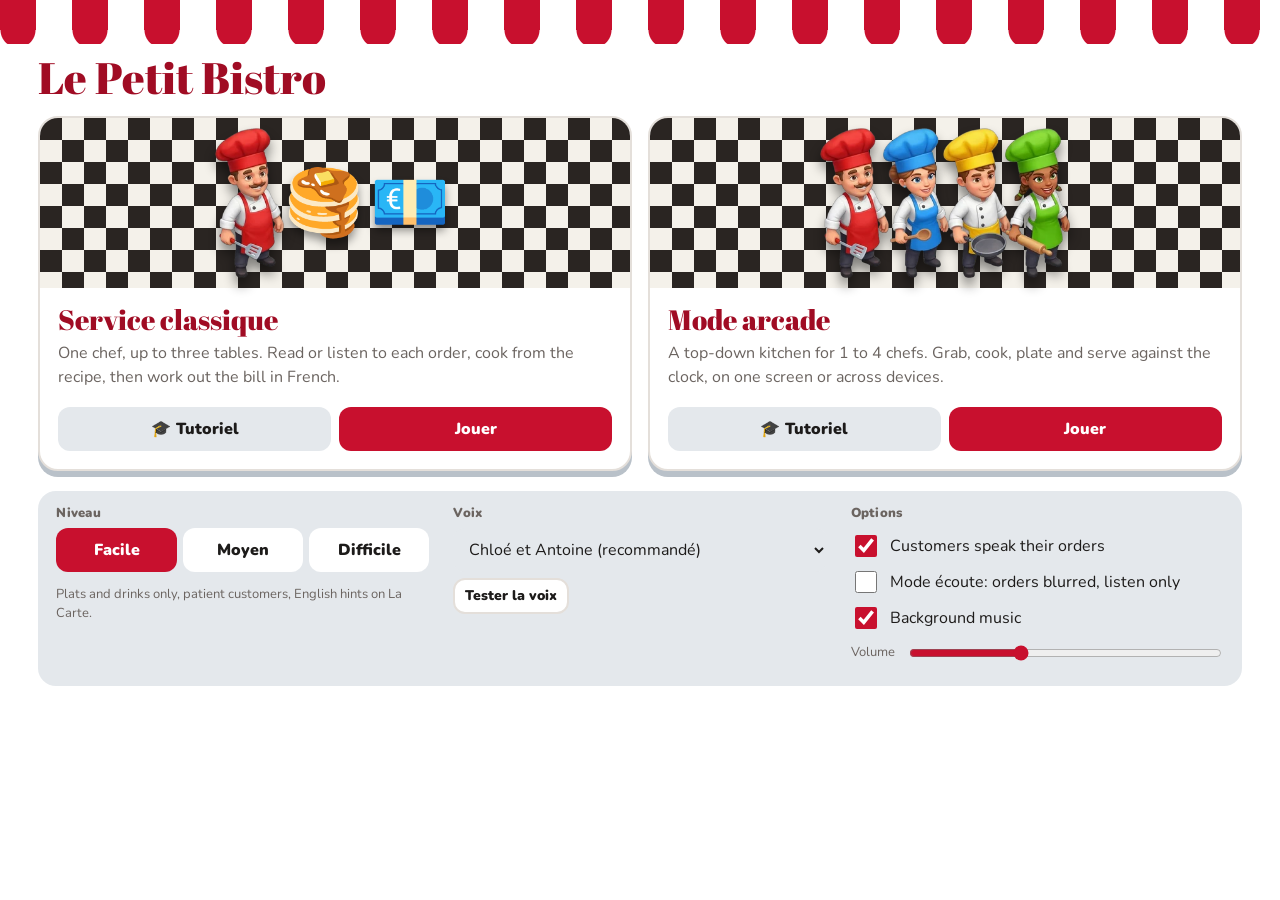
==== commit fb0dce99: "Illustrated chefs, and shared kitchens no longer freeze The four chefs (red, blue, yellow, green) re" ====
--- a/tools/src/src.html
+++ b/tools/src/src.html
@@ -52,6 +52,7 @@
 .mode .txt{flex:1}
 .mode .pic{height:170px;display:flex;align-items:center;justify-content:center;font-size:64px;gap:6px;background:conic-gradient(#f4f1ea 25%,#2a2522 0 50%,#f4f1ea 0 75%,#2a2522 0) 0 0/44px 44px;position:relative}
 .mode .pic span{filter:drop-shadow(0 6px 4px #0006)}
+.mode .pic img{height:150px;width:auto;filter:drop-shadow(0 8px 6px #0007);margin:0 -6px}
 .mode .txt{padding:16px 18px 18px}
 .mode h3{font:400 28px/1.1 "Abril Fatface",serif;margin:0 0 6px;color:var(--red2)}
 .mode p{margin:0;color:var(--mute)}
@@ -189,12 +190,12 @@
   <div class="screen on" id="scrMenu">
     <div class="modes">
       <div class="mode">
-        <div class="pic"><span>🧑‍🍳</span><span>🥞</span><span>💶</span></div>
+        <div class="pic" id="picClassic"><span>🧑‍🍳</span><span>🥞</span><span>💶</span></div>
         <div class="txt"><h3>Service classique</h3><p>One chef, up to three tables. Read or listen to each order, cook from the recipe, then work out the bill in French.</p></div>
         <div class="mode-acts"><button class="btn ghost" id="tutoClassic">🎓 Tutoriel</button><button class="btn" id="goClassic">Jouer</button></div>
       </div>
       <div class="mode">
-        <div class="pic"><span>🏃</span><span>🍳</span><span>🏃‍♀️</span></div>
+        <div class="pic" id="picArcade"><span>🏃</span><span>🍳</span><span>🏃‍♀️</span></div>
         <div class="txt"><h3>Mode arcade</h3><p>A top-down kitchen for 1 to 4 chefs. Grab, cook, plate and serve against the clock, on one screen or across devices.</p></div>
         <div class="mode-acts"><button class="btn ghost" id="tutoArcade">🎓 Tutoriel</button><button class="btn" id="goArcade">Jouer</button></div>
       </div>
@@ -599,7 +600,14 @@
 const MW=15,MH=9;
 const DISP={P:["i","pain"],J:["i","jambon"],F:["i","fromage"],O:["i","oeufs"],C:["i","pate"],H:["i","chocolat"],U:["i","sucre"],S:["i","salade"],T:["i","tomate"],
   L:["b","limonade"],R:["b","jus"],M:["b","chocolat"],E:["b","eau"],G:["e","glace"],A:["e","tarte"]};
-const COLS=["#e63946","#2a9d8f","#f4a261","#7b61ff"];
+const COLS=["#d62828","#2f80ed","#e9b10f","#3fa535"];
+/* The four chefs (red, blue, yellow, green), cut out from Jonny's artwork. FACE: which way each one looks by default. */
+const CHEF_SRC=["[data-uri]", "[data-uri]", "[data-uri]", "[data-uri]"];
+const CHEF_FACE=[-1,1,1,1];
+const CHEF_IMG=CHEF_SRC.map(src=>{const im=new Image();im.src=src;return im});
+const lastLR={};
+$("picClassic").innerHTML=`<img src="${CHEF_SRC[0]}" alt=""><span>🥞</span><span>💶</span>`;
+$("picArcade").innerHTML=CHEF_SRC.map(s=>`<img src="${s}" alt="">`).join("");
 const MSG=["","Il faut une assiette !","C'est occupé !","Personne n'a commandé ça !","L'assiette est pleine !","Déjà dans l'assiette !","Poubelle !","Oh non, c'est brûlé !","Ça ne va pas ensemble !","Mains pleines !","Il faut le cuire d'abord ! 🔥"];
 const COOK_T=3.5,BURN_T=11;
 let A=null,raf=0;
@@ -811,14 +819,16 @@
     const x=p.x*t,y=p.y*t;
     if(mine.includes(p.id)){const fx=Math.abs(p.fx)>=Math.abs(p.fy)?Math.sign(p.fx):0,fy=fx?0:Math.sign(p.fy)||1;const tc=Math.floor(p.x)+fx,tr=Math.floor(p.y)+fy;
       if(tr>=0&&tr<MH&&tc>=0&&tc<MW&&MAP[tr][tc]!=="."){ctx.strokeStyle=p.col;ctx.lineWidth=3;ctx.setLineDash([6,4]);rr(tc*t+3,tr*t+3,t-6,t-6,6);ctx.stroke();ctx.setLineDash([])}}
-    ctx.fillStyle="#0004";ctx.beginPath();ctx.ellipse(x,y+t*.28,t*.3,t*.12,0,0,7);ctx.fill();
-    ctx.fillStyle=p.col;ctx.beginPath();ctx.arc(x,y+t*.05,t*.3,0,7);ctx.fill();
-    ctx.fillStyle="#ffe0c2";ctx.beginPath();ctx.arc(x,y-t*.12,t*.2,0,7);ctx.fill();
-    ctx.fillStyle="#fff";ctx.beginPath();ctx.arc(x-t*.1,y-t*.36,t*.11,0,7);ctx.arc(x+t*.1,y-t*.36,t*.11,0,7);ctx.arc(x,y-t*.42,t*.13,0,7);ctx.fill();ctx.fillRect(x-t*.16,y-t*.34,t*.32,t*.08);
-    const ex=Math.abs(p.fx)>=Math.abs(p.fy)?Math.sign(p.fx)*t*.06:0,ey=Math.abs(p.fy)>Math.abs(p.fx)?Math.sign(p.fy)*t*.04:0;
-    ctx.fillStyle="#222";ctx.beginPath();ctx.arc(x-t*.07+ex,y-t*.12+ey,t*.03,0,7);ctx.arc(x+t*.07+ex,y-t*.12+ey,t*.03,0,7);ctx.fill();
-    ctx.font=`900 ${Math.max(11,Math.floor(t*.22))}px Nunito,sans-serif`;ctx.textAlign="center";ctx.textBaseline="bottom";ctx.lineWidth=3;ctx.strokeStyle="#000a";ctx.strokeText(p.name,x,y-t*.52);ctx.fillStyle="#fff";ctx.fillText(p.name,x,y-t*.52);
-    if(p.hold){const fx=Math.abs(p.fx)>=Math.abs(p.fy)?Math.sign(p.fx):0,fy=fx?0:Math.sign(p.fy)||1;drawItem(p.hold,x+fx*t*.32,y+t*.12+fy*t*.18,t*.62)}
+    ctx.fillStyle="#0004";ctx.beginPath();ctx.ellipse(x,y+t*.3,t*.32,t*.12,0,0,7);ctx.fill();
+    const ci=Math.max(0,COLS.indexOf(p.col)),im=CHEF_IMG[ci%4];
+    if(Math.abs(p.fx)>.2)lastLR[p.id]=Math.sign(p.fx);const lr=lastLR[p.id]||1;
+    let top=y-t*.52;
+    if(im.complete&&im.naturalWidth){
+      const h=t*1.45,w=h*im.naturalWidth/im.naturalHeight,feet=y+t*.34;top=feet-h;
+      ctx.save();ctx.translate(x,feet);if(lr!==CHEF_FACE[ci%4])ctx.scale(-1,1);ctx.drawImage(im,-w/2,-h,w,h);ctx.restore();
+    }else{ctx.fillStyle=p.col;ctx.beginPath();ctx.arc(x,y+t*.05,t*.3,0,7);ctx.fill();ctx.fillStyle="#ffe0c2";ctx.beginPath();ctx.arc(x,y-t*.12,t*.2,0,7);ctx.fill()}
+    ctx.font=`900 ${Math.max(11,Math.floor(t*.22))}px Nunito,sans-serif`;ctx.textAlign="center";ctx.textBaseline="bottom";ctx.lineWidth=3;ctx.strokeStyle="#000a";ctx.strokeText(p.name,x,top+2);ctx.fillStyle="#fff";ctx.fillText(p.name,x,top+2);
+    if(p.hold){const fx=Math.abs(p.fx)>=Math.abs(p.fy)?Math.sign(p.fx):0,fy=fx?0:Math.sign(p.fy)||1;drawItem(p.hold,x+(fx||lr*.6)*t*.34,y-t*.02+fy*t*.12,t*.6)}
   });
 }
 let lastTk="";
@@ -834,6 +844,7 @@
 }
 $("tickets").addEventListener("click",e=>{const b=e.target.closest("[data-tsay]");if(b){const o=ORDERS[+b.dataset.tsay];if(o)speak([o.id],o.text,true)}});
 function render(now,dt){
+  if(NET.role==="client"){const stale=now-(NET.snapAt||now)>3000;$("classBar").hidden=!stale;if(stale)$("classBar").textContent="⚠️ Connexion perdue… waiting for the board. Keep the board's Ludus tab open."}
   if(!VIEW)return;
   if(NET.role==="client"){const k=Math.min(1,dt*14);VIEW.players.forEach(p=>{p.x+=(p.tx-p.x)*k;p.y+=(p.ty-p.y)*k})}
   ctx.clearRect(0,0,cv.width,cv.height);drawMap(VIEW,now);drawTargets(now);drawPlayers(VIEW,myIds());
@@ -843,11 +854,28 @@
 
 /* ---- main loop ---- */
 let lastT=0,sendT=0;
+/* The board runs the kitchen on a background timer, because browsers pause screen-refresh
+   timers in hidden tabs: a host tab behind another tab would otherwise freeze every chef. */
+let ticker=null,simT=0;
+function startTicker(){
+  stopTicker();simT=performance.now();
+  try{const w=new Worker(URL.createObjectURL(new Blob(["setInterval(()=>postMessage(0),50)"],{type:"text/javascript"})));w.onmessage=hostSim;ticker=w}
+  catch(e){const iv=setInterval(hostSim,50);ticker={terminate:()=>clearInterval(iv)}}
+}
+function stopTicker(){if(ticker){try{ticker.terminate()}catch(e){}ticker=null}}
+function hostSim(){
+  const now=performance.now(),dt=Math.min(.1,(now-simT)/1000);simT=now;
+  if(NET.role!=="host"||!A||A.phase!=="play")return;
+  readInputs();
+  A.players.forEach(p=>{if(p.local!=null){const s=INP[p.local];p.inp={x:s.x,y:s.y,a:s.a}}});
+  netReadInputs();step(dt);VIEW=viewFromA();
+  if(now-sendT>(NET.kind==="sb"?160:90)){sendT=now;netSend()}
+}
 function loop(now){
   raf=requestAnimationFrame(loop);
   const dt=Math.min(.05,(now-(lastT||now))/1000);lastT=now;
   readInputs();
-  if(NET.role!=="client"&&A&&A.phase==="play"){
+  if(NET.role!=="client"&&NET.role!=="host"&&A&&A.phase==="play"){
     A.players.forEach(p=>{if(p.local!=null){const s=INP[p.local];p.inp={x:s.x,y:s.y,a:s.a}}});
     if(NET.role==="host")netReadInputs();
     step(dt);VIEW=viewFromA();
@@ -856,7 +884,8 @@
   if(NET.role==="client")netSendInput(now);
   render(now,dt);
 }
-function startArcadeView(){mode="arcade";show("scrArcade");renderCarte();lastTk="";lastEv=0;fitCanvas();cancelAnimationFrame(raf);lastT=0;raf=requestAnimationFrame(loop)}
+function startArcadeView(){mode="arcade";show("scrArcade");renderCarte();lastTk="";lastEv=0;NET.snapAt=performance.now();fitCanvas();cancelAnimationFrame(raf);lastT=0;raf=requestAnimationFrame(loop);
+  if(NET.role==="host")startTicker();else stopTicker()}
 function startLocal(opts){
   tutoEnd();NET.role=null;NET.kind=null;INP.forEach(i=>i.a=0);
   const name=(opts&&opts.name)||$("nameIn").value.trim()||"Chef";
@@ -866,11 +895,11 @@
   A=newArcade(ps);if(opts&&opts.seconds)A.time=opts.seconds;VIEW=viewFromA();startArcadeView();
 }
 $("playLocal").onclick=()=>startLocal();
-function stopArcade(){cancelAnimationFrame(raf);if(A)A.phase="end";A=null;VIEW=null}
+function stopArcade(){cancelAnimationFrame(raf);stopTicker();if(A)A.phase="end";A=null;VIEW=null}
 function endArcade(){
   if(NET.role==="host"&&NET.kind==="sb"){hostEnd();return}
   if(mode!=="arcade")return;
-  const V=VIEW||{};cancelAnimationFrame(raf);
+  const V=VIEW||{};cancelAnimationFrame(raf);stopTicker();
   const sc=V.score||0,seen=A?A.seen:new Set((V.tickets||[]).flatMap(t=>itemsOf(ORDERS[t.o]).map(x=>x.fr)));
   if(NET.role==="host")netSend();
   showEnd({cash:sc,rows:[["Caisse",sc+" €"],["Commandes servies",V.served||0],["Clients partis",A?A.missed:(NET.lastSnap?NET.lastSnap.ms:0)],["Chefs",(V.players||[]).length]],
@@ -997,7 +1026,7 @@
   NET.unsub.push(NET.R.onPeers(()=>{NET.me=NET.me||myPeer(NET.R);const h=NET.host&&NET.R.peers().find(p=>p.peer===NET.host);if(NET.host&&!h)toast("L'hôte a quitté la partie.")}));
   NET.unsub.push(NET.R.on("st",msg=>{
     if(msg.sameTab)return;if(!NET.host)NET.host=msg.peer;if(msg.peer!==NET.host)return;
-    const s=msg.data;if(!s||!Array.isArray(s.pl))return;NET.lastSnap=s;NET.me=NET.me||myPeer(NET.R);
+    const s=msg.data;if(!s||!Array.isArray(s.pl))return;NET.lastSnap=s;NET.snapAt=performance.now();NET.me=NET.me||myPeer(NET.R);
     if(s.ph==="lobby"){renderLobby(s);if(mode==="arcade"){$("endModal").classList.remove("on");mode="lobby";show("scrLobby")}return}
     if(typeof s.lv==="string"&&LEVELS[s.lv])lvl=s.lv;
     VIEW=viewFromSnap(s,VIEW);
@@ -1014,6 +1043,7 @@
   NET.inpSent=s;NET.inpT=now;NET.R.presence({inp:{x:Math.round(i.x*10)/10,y:Math.round(i.y*10)/10,a:i.a}}).catch(()=>{});
 }
 async function netLeave(){
+  stopTicker();
   if(NET.kind==="sb"){NET.role=null;NET.kind=null}
   clearInterval(NET.lobbyIv);NET.unsub.forEach(u=>{try{u()}catch(e){}});NET.unsub=[];
   if(NET.R){try{await NET.R.leave()}catch(e){}}NET.R=null;NET.role=null;NET.host=null;NET.lastSnap=null;$("netBox").hidden=true;
@@ -1138,13 +1168,13 @@
   }else{
     const sc=A?A.score:0,sv=A?A.served:0;Object.values(H.pupils).forEach(p=>byPupil[p.pid]={score:sc,served:sv});
     H.final={score:sc,served:sv,missed:A?A.missed:0,byPupil};
-    cancelAnimationFrame(raf);if(A){NET.kind="sb";netSend()}
+    cancelAnimationFrame(raf);stopTicker();if(A){NET.kind="sb";netSend()}
   }
   Object.values(H.pupils).forEach(hostTell);
   setMusic("menu");mode="class";show("scrClass");hostRender();
 }
 function hostClose(){
-  if(!H)return;clearInterval(H.iv);
+  if(!H)return;stopTicker();clearInterval(H.iv);
   Object.values(H.pupils).forEach(p=>{if(p.ch){clSend(p.ch,"kicked",{cancelled:true});const c=p.ch;setTimeout(()=>clDrop(c),400)}});
   clDrop(H.lobby);clDrop(H.kch);H=null;$("classBar").hidden=true;
 }
@@ -1258,7 +1288,7 @@
 }
 $("scrPupil").addEventListener("click",e=>{const b=e.target.closest("[data-pt]");if(b&&b.dataset.pt==="tuto"){P&&P.st&&P.st.game==="classic"?classicTutorial():arcadeTutorial()}});
 function snapIn(s){
-  if(!s||!Array.isArray(s.pl)||!P)return;NET.lastSnap=s;
+  if(!s||!Array.isArray(s.pl)||!P)return;NET.lastSnap=s;NET.snapAt=performance.now();
   VIEW=viewFromSnap(s,VIEW);(s.ev||[]).forEach(e=>{if(Array.isArray(e))handleEv(e)});
 }
 
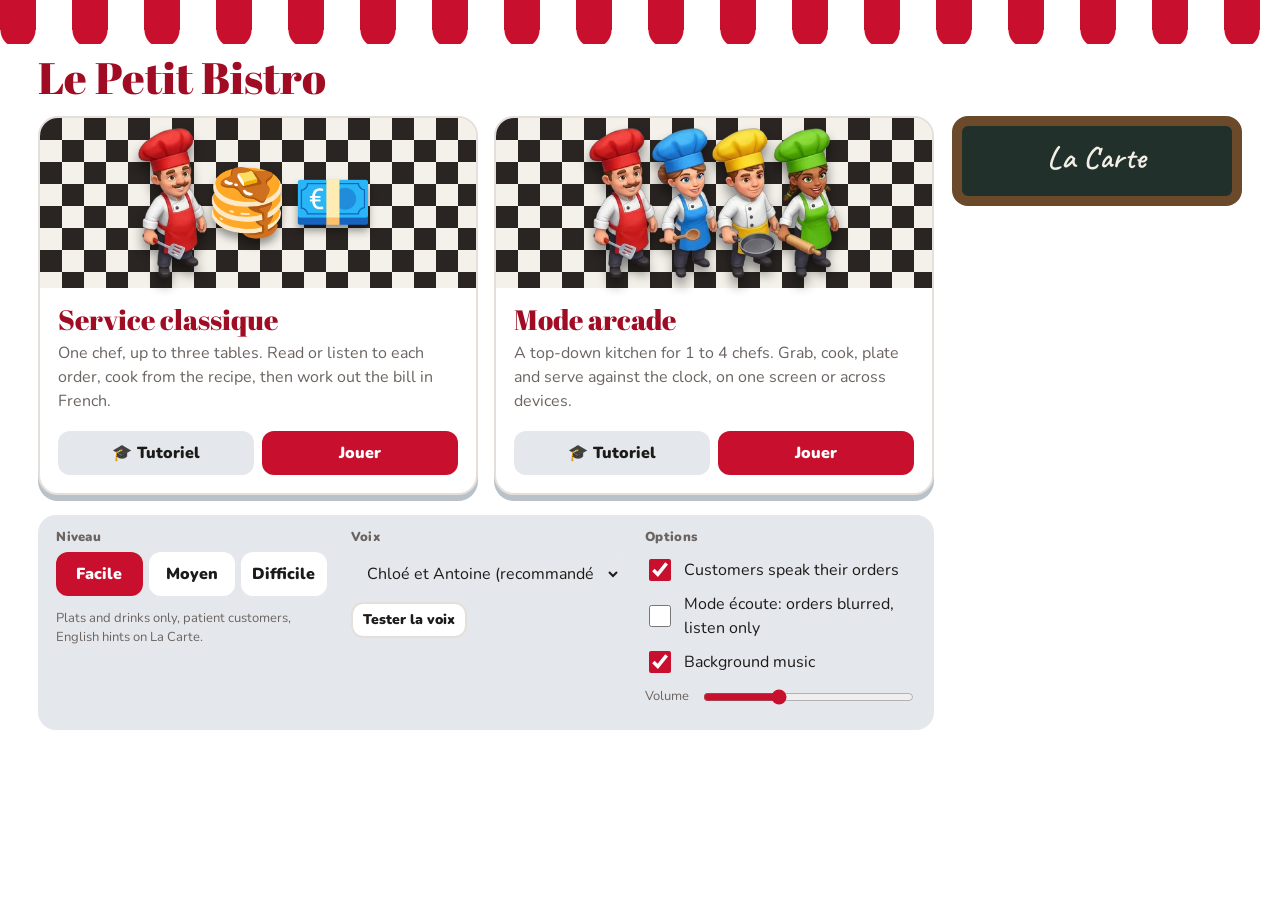
==== commit d0f4f902: "Shared kitchens for a whole class, and Officina Scribarum Cuisines partagées now splits a class into" ====
--- a/tools/src/src.html
+++ b/tools/src/src.html
@@ -150,6 +150,10 @@
 .team-badge{display:inline-block;border-left:6px solid var(--team);background:var(--zinc);border-radius:8px;padding:6px 12px;margin-top:10px}
 .card.pupil{max-width:560px;margin:30px auto;text-align:center}.card.pupil h2{font:400 30px/1.1 "Abril Fatface",serif;color:var(--red2);margin:0 0 10px}
 #classBar{font-weight:900;margin-bottom:8px;color:var(--red2)}
+.kgrid{display:grid;grid-template-columns:repeat(auto-fit,minmax(min(100%,420px),1fr));gap:12px}
+.kcard{background:var(--card);border:2px solid var(--line);border-top:8px solid var(--team);border-radius:14px;padding:8px 10px 10px}
+.kh{display:flex;gap:8px;align-items:baseline;flex-wrap:wrap;margin-bottom:6px}.kh .tc{flex:1;color:var(--mute);font-size:13px}
+.kc canvas{display:block;border-radius:8px;max-width:100%}
 /* overlays */
 .toast{position:fixed;left:50%;bottom:22px;transform:translateX(-50%);background:var(--ink);color:var(--bg);padding:10px 18px;border-radius:12px;font-weight:700;opacity:0;transition:opacity .2s;pointer-events:none;max-width:90vw;text-align:center;z-index:9}
 .toast.on{opacity:1}
@@ -688,6 +692,7 @@
 /* events: run on every device (host directly, clients from the state stream) */
 let lastEv=0;
 function handleEv(e){
+  if(NET.role==="host"&&NET.kind==="sb"&&H&&H.kitchens&&H.kitchens.length>1)return;
   if(!e||e[0]<=lastEv)return;lastEv=e[0];
   const [,k,a,b,c]=e;
   if(k==="n"){const o=ORDERS[b];if(o)speak([o.id],o.text)}
@@ -728,14 +733,14 @@
   const k=e.key.toLowerCase();
   if(["arrowup","arrowdown","arrowleft","arrowright"," "].includes(k))e.preventDefault();
   if(e.repeat)return;keys.add(k);
-  const two=A&&A.players.filter(p=>p.local).length>1;
+  const two=A&&A.players.filter(p=>p.local!=null).length>1;
   if(k===" "||k==="e")INP[0].a++;
   if(k==="enter"||k==="shift")INP[two?1:0].a++;
 });
 window.addEventListener("keyup",e=>keys.delete(e.key.toLowerCase()));
 window.addEventListener("blur",()=>keys.clear());
 function readInputs(){
-  const two=A&&A.players.filter(p=>p.local).length>1;
+  const two=A&&A.players.filter(p=>p.local!=null).length>1;
   const ax=(l,r)=>(keys.has(r)?1:0)-(keys.has(l)?1:0);
   let x1=ax("a","d"),y1=ax("w","s"),x2=ax("arrowleft","arrowright"),y2=ax("arrowup","arrowdown");
   if(!two){x1=x1||x2;y1=y1||y2}
@@ -865,6 +870,7 @@
 function stopTicker(){if(ticker){try{ticker.terminate()}catch(e){}ticker=null}}
 function hostSim(){
   const now=performance.now(),dt=Math.min(.1,(now-simT)/1000);simT=now;
+  if(NET.kind==="sb"){classSim(dt,now);return}
   if(NET.role!=="host"||!A||A.phase!=="play")return;
   readInputs();
   A.players.forEach(p=>{if(p.local!=null){const s=INP[p.local];p.inp={x:s.x,y:s.y,a:s.a}}});
@@ -1064,234 +1070,13 @@
   A=newArcade(players);VIEW=viewFromA();startArcadeView();netSend();
 };
 
-/* ================= LUDUS CLASS GAMES (Supabase) =================
-   Only on playludus (CFG.target "ludus"). Uses the Ludus join system: pupils type the code on the
-   Ludus join page, swap keys with the board over the lobby channel, and get a private channel.
-   Brigades: every pupil runs their own kitchen on their own device and reports a score every 2 s.
-   Cuisine partagée: the board runs one kitchen for up to 4 chefs and sends it out 6 times a second. */
-const CL={on:CFG.target==="ludus"&&!!(window.supabase&&window.APP&&window.APP.configured&&window.LB&&LB.kx),sb:null,role:null};
-const BRIGADES=[["Les Croissants","#e9a23b"],["Les Baguettes","#c8102e"],["Les Escargots","#2a9d8f"],["Les Macarons","#d96aa7"],["Les Camemberts","#7b61ff"],["Les Crêpes","#1f6fb5"],["Les Éclairs","#8a5a2b"],["Les Madeleines","#16936b"]];
-const KITCHEN_CH=code=>`lmb-${code}-bistro`;
-let H=null;           // the board's class game
-let P=null;           // this pupil's link to the board
-function clClient(){if(!CL.sb)CL.sb=window.supabase.createClient(APP.supabaseUrl,APP.supabaseKey,{realtime:{params:{eventsPerSecond:40}}});return CL.sb}
-function clSub(name,handlers){
-  return new Promise(res=>{const c=clClient().channel(name,{config:{broadcast:{self:false}}});
-    Object.entries(handlers).forEach(([ev,fn])=>c.on("broadcast",{event:ev},({payload})=>fn(payload||{})));
-    let done=false;c.subscribe(st=>{if(st==="SUBSCRIBED"&&!done){done=true;res(c)}if((st==="CHANNEL_ERROR"||st==="TIMED_OUT")&&!done){done=true;res(null)}})});
-}
-const clSend=(ch,event,payload)=>ch&&ch.send({type:"broadcast",event,payload}).catch(()=>{});
-const clDrop=ch=>{try{if(ch)clClient().removeChannel(ch)}catch(e){}};
-
-/* ---------- the board ---------- */
-async function hostSetup(){
-  const {data:{session}}=await clClient().auth.getSession().catch(()=>({data:{session:null}}));
-  if(!session){$("classCard").innerHTML=`<h3>Partie de classe</h3><p>Hosting a class game needs a Ludus teacher account.</p><a class="btn" href="../teacher.html">Teacher sign-in</a><p class="note">After signing in, come back to this page.</p>`;return}
-  H={phase:"setup",kind:"brigade",game:"arcade",team:3,mins:4,pupils:{},blocked:[],code:null,kx:null,lobby:null,kch:null,endAt:0,final:null};
-  mode="class";show("scrClass");renderCarte();hostRender();
-}
-async function hostOpen(){
-  const f=$("scrClass");H.kind=f.querySelector("[name=kind]:checked").value;H.game=f.querySelector("[name=game]:checked").value;
-  H.team=+f.querySelector("#clTeam").value;H.mins=+f.querySelector("#clMins").value;
-  H.code=String(Math.floor(100000+Math.random()*900000));
-  try{H.kx=await LB.kx.newPair()}catch(e){toast("This browser can't host. Open the page with https://.");return}
-  H.lobby=await clSub(LB.lobbyChannel(H.code),{join:hostOnJoin});
-  if(!H.lobby){toast("Couldn't connect. Check the internet connection.");return}
-  H.phase="lobby";hostRender();
-}
-async function hostOnJoin(m){
-  if(!H||!LB.kx.validPub(m.pub)||!H.kx)return;
-  const reply=body=>clSend(H.lobby,"joined",{to:m.pub,hpub:H.kx.pub,game:"bistro",...body});
-  if(H.phase==="ended")return reply({ok:false,msg:"This game has finished."});
-  const chk=LB.checkName(m.name);if(!chk.ok)return reply({ok:false,msg:chk.msg});
-  if(H.blocked.includes(m.pub))return reply({ok:false,msg:"Your teacher has removed you from this game."});
-  let p=Object.values(H.pupils).find(x=>x.pub===m.pub);
-  if(!p){
-    if(Object.values(H.pupils).some(x=>x.name.toLowerCase()===chk.name.toLowerCase()))return reply({ok:false,msg:`Someone called ${chk.name} has already joined. Add your surname initial.`});
-    if(H.kind==="coop"&&Object.keys(H.pupils).length>=4)return reply({ok:false,msg:"This kitchen is full: 4 chefs already."});
-    let chan;try{chan=await LB.kx.secret(H.kx.priv,m.pub,H.code)}catch(e){return}
-    if(Object.values(H.pupils).find(x=>x.pub===m.pub))return;
-    let pid;do{pid=Math.random().toString(36).slice(2,10)}while(H.pupils[pid]);
-    p={pid,pub:m.pub,chan,name:chk.name,score:0,served:0,inp:null,team:null,kp:null,joinedAt:Date.now()};H.pupils[pid]=p;
-    if(H.phase==="play")hostLateJoin(p);
-  }
-  if(!p.ch){p.ch=await clSub(LB.pupilChannel(H.code,p.chan),{
-    hello:()=>{if(H&&H.pupils[p.pid])clSend(p.ch,"state",hostStateFor(p))},
-    inp:v=>{if(typeof v.x==="number"&&typeof v.y==="number"&&typeof v.a==="number")p.inp={x:Math.max(-1,Math.min(1,v.x)),y:Math.max(-1,Math.min(1,v.y)),a:v.a|0}},
-    score:v=>{if(H.phase!=="play"&&H.phase!=="ended")return;const c=Math.max(0,Math.min(5000,v.cash|0)),s=Math.max(0,Math.min(500,v.served|0));p.score=Math.max(p.score,c);p.served=Math.max(p.served,s)}
-  })}
-  if(!p.ch)return reply({ok:false,msg:"The game couldn't connect you. Try again."});
-  reply({ok:true,name:p.name});hostRender();
-}
-function hostStateFor(p){
-  const st={phase:H.phase==="setup"?"lobby":H.phase,kind:H.kind,game:H.game,lvl,mins:H.mins,name:p.name};
-  if(p.team!=null){const b=BRIGADES[p.team%BRIGADES.length];st.team={name:b[0],col:b[1],mates:Object.values(H.pupils).filter(q=>q.team===p.team&&q!==p).map(q=>q.name)}}
-  if(H.phase==="play"){st.left=Math.max(0,H.endAt-Date.now());st.base=p.score;st.me=p.kp}
-  if(H.phase==="ended")st.final=H.final&&H.final.byPupil[p.pid];
-  return st;
-}
-const hostTell=p=>clSend(p.ch,"state",hostStateFor(p));
-function hostAssign(){
-  const ps=LB.shuffle(Object.values(H.pupils)),size=Math.max(1,H.team),n=Math.max(1,Math.ceil(ps.length/size));
-  ps.forEach((p,i)=>p.team=i%n);
-}
-function hostLateJoin(p){
-  if(H.kind==="brigade"){const counts={};Object.values(H.pupils).forEach(q=>{if(q.team!=null)counts[q.team]=(counts[q.team]||0)+1});
-    const teams=Object.keys(counts).map(Number);let best=teams.length?teams.reduce((a,b)=>counts[a]<=counts[b]?a:b):0;
-    if(H.team===1)best=teams.length?Math.max(...teams)+1:0;p.team=best;}
-  else if(A&&A.players.length<4){const pl=mkPlayer("c"+A.players.length,p.name,A.players.length);p.kp=pl.id;A.players.push(pl)}
-}
-async function hostStart(){
-  if(!Object.keys(H.pupils).length){toast("Wait for at least one pupil to join.");return}
-  H.phase="play";H.endAt=Date.now()+H.mins*60000;
-  if(H.kind==="brigade"){hostAssign();Object.values(H.pupils).forEach(hostTell);clearInterval(H.iv);H.iv=setInterval(hostTick,1000);setMusic("game");hostRender();return}
-  // shared kitchen: the board runs it
-  H.kch=await clSub(KITCHEN_CH(H.code),{});
-  const players=Object.values(H.pupils).slice(0,4).map((p,i)=>{const pl=mkPlayer("c"+i,p.name,i);p.kp=pl.id;return pl});
-  A=newArcade(players);A.time=H.mins*60;VIEW=viewFromA();NET.role="host";NET.kind="sb";
-  Object.values(H.pupils).forEach(hostTell);startArcadeView();$("classBar").hidden=false;$("classBar").textContent=`Cuisine partagée · code ${H.code}`;
-}
-function hostTick(){if(!H||H.phase!=="play")return;if(Date.now()>=H.endAt)hostEnd();else if(mode==="class")hostRender()}
-function hostTeams(){
-  const teams={};Object.values(H.pupils).forEach(p=>{if(p.team==null)return;const t=teams[p.team]||(teams[p.team]={i:p.team,name:BRIGADES[p.team%BRIGADES.length][0],col:BRIGADES[p.team%BRIGADES.length][1],score:0,served:0,chefs:[]});
-    t.score+=p.score;t.served+=p.served;t.chefs.push(p)});
-  return Object.values(teams).sort((a,b)=>b.score-a.score);
-}
-function hostEnd(){
-  if(!H||H.phase!=="play")return;
-  clearInterval(H.iv);H.phase="ended";
-  const byPupil={};
-  if(H.kind==="brigade"){
-    const teams=hostTeams(),chefs=Object.values(H.pupils).slice().sort((a,b)=>b.score-a.score);
-    teams.forEach((t,ri)=>t.chefs.forEach(p=>{byPupil[p.pid]={teamRank:ri+1,teams:teams.length,teamScore:t.score,score:p.score,chefRank:chefs.indexOf(p)+1,chefs:chefs.length}}));
-    H.final={teams,chefs,byPupil};
-  }else{
-    const sc=A?A.score:0,sv=A?A.served:0;Object.values(H.pupils).forEach(p=>byPupil[p.pid]={score:sc,served:sv});
-    H.final={score:sc,served:sv,missed:A?A.missed:0,byPupil};
-    cancelAnimationFrame(raf);stopTicker();if(A){NET.kind="sb";netSend()}
-  }
-  Object.values(H.pupils).forEach(hostTell);
-  setMusic("menu");mode="class";show("scrClass");hostRender();
-}
-function hostClose(){
-  if(!H)return;stopTicker();clearInterval(H.iv);
-  Object.values(H.pupils).forEach(p=>{if(p.ch){clSend(p.ch,"kicked",{cancelled:true});const c=p.ch;setTimeout(()=>clDrop(c),400)}});
-  clDrop(H.lobby);clDrop(H.kch);H=null;$("classBar").hidden=true;
-}
-function hostKick(pid){const p=H.pupils[pid];if(!p)return;H.blocked.push(p.pub);if(p.ch){clSend(p.ch,"kicked",{});const c=p.ch;setTimeout(()=>clDrop(c),400)}delete H.pupils[pid];hostRender()}
-function joinLink(){try{return new URL((APP.joinUrl||APP.playUrl||"../"),location.href).href.replace(/\?.*$/,"")+"?code="+H.code+(APP.plainParam?APP.plainParam():"")}catch(e){return "../?code="+H.code}}
-function qrSvg(){if(!window.qrcode)return "";try{const q=window.qrcode(0,"M");q.addData(joinLink());q.make();return q.createSvgTag({cellSize:4,margin:0,scalable:true})}catch(e){return ""}}
-function hostRender(){
-  if(!H)return;const el=$("scrClass");const ps=Object.values(H.pupils).sort((a,b)=>a.joinedAt-b.joinedAt);
-  const chips=ps.map(p=>`<span>${esc(p.name)}${H.phase==="lobby"?` <button class="x" data-kick="${p.pid}" aria-label="Remove ${esc(p.name)}">×</button>`:""}</span>`).join("")||"<span>Nobody yet…</span>";
-  if(H.phase==="setup"){
-    el.innerHTML=`<div class="card"><h3>Partie de classe</h3>
-      <fieldset class="opts"><legend>Type de partie</legend>
-        <label class="opt"><input type="radio" name="kind" value="brigade" ${H.kind==="brigade"?"checked":""}> <span><b>Brigades</b>: the whole class. Each pupil runs a kitchen on their own device; teams add up their takings.</span></label>
-        <label class="opt"><input type="radio" name="kind" value="coop" ${H.kind==="coop"?"checked":""}> <span><b>Cuisine partagée</b>: up to 4 chefs share one kitchen across their devices, shown on the board.</span></label></fieldset>
-      <fieldset class="opts" id="clGameSet"><legend>Brigades play</legend>
-        <label class="opt"><input type="radio" name="game" value="arcade" ${H.game==="arcade"?"checked":""}> Mode arcade</label>
-        <label class="opt"><input type="radio" name="game" value="classic" ${H.game==="classic"?"checked":""}> Service classique</label></fieldset>
-      <div class="row"><label class="opt">Brigades of <select id="clTeam">${[1,2,3,4].map(n=>`<option value="${n}" ${H.team===n?"selected":""}>${n===1?"1 (everyone for themselves)":n}</option>`).join("")}</select></label>
-        <label class="opt">Length <select id="clMins">${[3,4,5,6].map(n=>`<option value="${n}" ${H.mins===n?"selected":""}>${n} min</option>`).join("")}</select></label></div>
-      <p class="note">Level: <b>${lvl}</b> (change it on the menu). Pupils join at <b>${esc(APP.joinAddress||"the Ludus join page")}</b> with the code, as for a quiz.</p>
-      <div class="row"><button class="btn" data-cl="open">Ouvrir la partie</button><button class="btn ghost" data-cl="cancel">Retour</button></div></div>`;
-    return;
-  }
-  if(H.phase==="lobby"){
-    el.innerHTML=`<div class="board-join"><div><span class="note">Go to</span><div class="addr">${esc(APP.joinAddress||"")}</div><span class="note">and type the code</span><div class="code big">${H.code}</div></div>
-      <div class="qr">${qrSvg()}</div></div>
-      <div class="card"><h3>${ps.length} chef${ps.length===1?"":"s"} ${H.kind==="coop"?"(maximum 4)":""}</h3><div class="plist">${chips}</div>
-      <p class="note">${H.kind==="brigade"?`Brigades of ${H.team}, ${H.game==="arcade"?"Mode arcade":"Service classique"}, ${H.mins} minutes.`:`One shared kitchen, ${H.mins} minutes.`} Pupils who join late are added to a brigade.</p>
-      <div class="row"><button class="btn" data-cl="start">Lancer le service</button><button class="btn ghost" data-cl="close">Annuler</button></div></div>`;
-    return;
-  }
-  if(H.phase==="play"&&H.kind==="brigade"){
-    const teams=hostTeams(),top=Math.max(1,...teams.map(t=>t.score)),chefs=ps.slice().sort((a,b)=>b.score-a.score).slice(0,5);
-    el.innerHTML=`<div class="board-top"><div class="code">${H.code}</div><div class="clock">${fmt((H.endAt-Date.now())/1000)}</div><button class="btn ghost small" data-cl="end">Terminer</button></div>
-      <div class="teams">${teams.map((t,i)=>`<div class="team"><div class="tn"><span class="rank">${i+1}</span><b>${esc(t.name)}</b><span class="tc">${t.chefs.map(p=>esc(p.name)).join(", ")}</span><b class="ts">${t.score} €</b></div>
-        <div class="tbar"><i style="width:${t.score/top*100}%;background:${t.col}"></i></div></div>`).join("")}</div>
-      <div class="card"><h3>Meilleurs chefs</h3><ol class="chefs">${chefs.map(p=>`<li><span>${esc(p.name)}</span><b>${p.score} €</b></li>`).join("")}</ol></div>`;
-    return;
-  }
-  if(H.phase==="ended"){
-    const F=H.final;
-    el.innerHTML=H.kind==="brigade"?`<div class="card"><h2 class="win">🏆 ${F.teams[0]?esc(F.teams[0].name):"—"}</h2>
-      <ol class="chefs">${F.teams.map(t=>`<li><span>${esc(t.name)} <span class="tc">${t.chefs.map(p=>esc(p.name)).join(", ")}</span></span><b>${t.score} €</b></li>`).join("")}</ol>
-      <h3>Meilleurs chefs</h3><ol class="chefs">${F.chefs.slice(0,5).map(p=>`<li><span>${esc(p.name)}</span><b>${p.score} € · ${p.served} servis</b></li>`).join("")}</ol>
-      <div class="row"><button class="btn" data-cl="again">Nouvelle partie</button><button class="btn ghost" data-cl="close">Menu</button></div></div>`
-      :`<div class="card"><h2 class="win">La cuisine a gagné ${F.score} €</h2><p>${F.served} commandes servies, ${F.missed} clients partis.</p><p class="note">Chefs: ${ps.map(p=>esc(p.name)).join(", ")}</p>
-      <div class="row"><button class="btn" data-cl="again">Nouvelle partie</button><button class="btn ghost" data-cl="close">Menu</button></div></div>`;
-  }
-}
-$("scrClass").addEventListener("click",e=>{
-  const k=e.target.closest("[data-kick]");if(k){hostKick(k.dataset.kick);return}
-  const b=e.target.closest("[data-cl]");if(!b)return;const a=b.dataset.cl;
-  if(a==="open")hostOpen();else if(a==="cancel"){H=null;mode="lobby";show("scrLobby")}
-  else if(a==="start")hostStart();else if(a==="end")hostEnd();
-  else if(a==="close"){hostClose();toMenu()}
-  else if(a==="again"){hostClose();hostSetup()}
-});
-$("scrClass").addEventListener("change",e=>{if(e.target.name==="kind"){H.kind=e.target.value;$("clGameSet").hidden=H.kind!=="brigade"}});
-
-/* ---------- a pupil's device ---------- */
-const PKEY=()=>APP.storagePrefix+".bistro";
-async function pupilBoot(){
-  let s=null;try{s=JSON.parse(localStorage.getItem(PKEY())||"null")}catch(e){}
-  CL.role="pupil";mode="pupil";show("scrPupil");
-  if(!s||!s.chan||Date.now()-s.at>3*3600e3){pupilMsg("Join a game","Go to the Ludus join page and type the code on the board.",`<a class="btn" href="../">Join a game</a>`);return}
-  P={code:s.code,chan:s.chan,name:s.name,ch:null,kch:null,st:null,playing:false,rep:null,base:0,inpSent:"",inpT:0};
-  pupilMsg("Joining…",`Game ${esc(P.code)}`);
-  P.ch=await clSub(LB.pupilChannel(P.code,P.chan),{state:pupilState,kicked:m=>pupilLeave(m.cancelled?"Your teacher closed the game.":"Your teacher has removed you from this game.")});
-  if(!P.ch){pupilMsg("Can't reach your game","Check the internet connection, then try again.",`<button class="btn" onclick="location.reload()">Try again</button>`);return}
-  const hello=()=>{if(P&&!P.st)clSend(P.ch,"hello",{})};hello();P.hi=setInterval(hello,2500);
-  setTimeout(()=>{if(P&&!P.st)pupilMsg("Can't reach your game","If the game has finished, join a new one.",`<a class="btn" href="../">Join a game</a>`)},15000);
-}
-function pupilMsg(h,t,acts){$("scrPupil").innerHTML=`<div class="card pupil"><h2>${h}</h2><p>${t}</p>${acts||""}</div>`}
-function pupilLeave(msg){
-  try{localStorage.removeItem(PKEY())}catch(e){}
-  clearInterval(P&&P.rep);clearInterval(P&&P.hi);if(P){clDrop(P.kch);clDrop(P.ch)}P=null;
-  stopClassic();stopArcade();tutoEnd();$("endModal").classList.remove("on");NET.role=null;NET.kind=null;
-  mode="pupil";show("scrPupil");pupilMsg("Merci !",esc(msg),`<a class="btn" href="../">Join another game</a>`);
-}
-function pupilScore(){if(!P)return;const cash=S?S.cash:(A&&A.players.some(p=>p.local!=null))?A.score:0,served=S?S.served:A?A.served:0;
-  clSend(P.ch,"score",{cash:P.base+cash,served})}
-function pupilState(st){
-  if(!P)return;P.st=st;if(typeof st.lvl==="string"&&LEVELS[st.lvl])lvl=st.lvl;
-  const team=st.team?`<p class="team-badge" style="--team:${esc(st.team.col)}">Brigade <b>${esc(st.team.name)}</b>${st.team.mates.length?` with ${st.team.mates.map(esc).join(", ")}`:""}</p>`:"";
-  if(st.phase==="lobby"){pupilMsg(`Tu es dans la partie, ${esc(st.name)} !`,`${st.kind==="coop"?"Cuisine partagée: you share one kitchen with up to 3 other chefs.":"Brigades: you run your own kitchen and your team adds up its takings."} Look at the board and wait for your teacher to start.`+team,
-    `<div class="row"><button class="btn ghost" data-pt="tuto">🎓 Practise with the tutorial while you wait</button></div>`);return}
-  if(st.phase==="play"&&!P.playing){
-    P.playing=true;tutoEnd();$("endModal").classList.remove("on");P.base=st.base||0;
-    if(st.kind==="brigade"){
-      const secs=Math.max(5,(st.left||0)/1000);
-      if(st.game==="classic")startClassic({seconds:secs});else startLocal({seconds:secs,name:st.name});
-      if(team)toast(`Brigade ${st.team.name} !`);
-      clearInterval(P.rep);P.rep=setInterval(pupilScore,2000);
-    }else{
-      SET.sound=false;syncSoundBtn();MUS.on=false;syncMusicUI();musicApply();
-      NET.role="client";NET.kind="sb";NET.me=st.me;VIEW=null;
-      clSub(KITCHEN_CH(P.code),{st:snapIn}).then(c=>{if(P)P.kch=c});
-      startArcadeView();toast("Tap 🔊 Son to hear the orders on this device.");
-    }
-    return;
-  }
-  if(st.phase==="ended"){
-    clearInterval(P.rep);if(st.kind==="brigade"&&P.playing)pupilScore();P.playing=false;
-    const f=st.final||{};
-    if(S&&!S.paused)endClassic();else if(A&&A.phase==="play")endArcade();
-    const line=st.kind==="brigade"&&f.teamRank?`Brigade ${esc(st.team?st.team.name:"")}: <b>${f.teamRank}${f.teamRank===1?"re":"e"}</b> sur ${f.teams} avec ${f.teamScore} €. You were chef number ${f.chefRank} of ${f.chefs}.`
-      :f.score!=null?`Your kitchen took <b>${f.score} €</b> and served ${f.served} orders.`:"";
-    if(line){$("endTitle").innerHTML=st.kind==="brigade"&&f.teamRank===1?"🏆 Ta brigade a gagné !":"Le service est terminé !";$("endExtra").innerHTML=line;$("endExtra").hidden=false;$("endModal").classList.add("on")}
-    try{localStorage.removeItem(PKEY())}catch(e){}
-  }
-}
-$("scrPupil").addEventListener("click",e=>{const b=e.target.closest("[data-pt]");if(b&&b.dataset.pt==="tuto"){P&&P.st&&P.st.game==="classic"?classicTutorial():arcadeTutorial()}});
-function snapIn(s){
-  if(!s||!Array.isArray(s.pl)||!P)return;NET.lastSnap=s;NET.snapAt=performance.now();
-  VIEW=viewFromSnap(s,VIEW);(s.ev||[]).forEach(e=>{if(Array.isArray(e))handleEv(e)});
-}
-
+/* words the shared class-game module uses */
+const GAME={id:"bistro",teamWord:"Brigade",teamPlural:"Brigades",kitchen:"kitchen",kitchenPlural:"kitchens",coopTitle:"Cuisines partagées",
+  arcadeName:"Mode arcade",classicName:"Service classique",money:"€",servedWord:"served",topPlayers:"Meilleurs chefs",
+  teams:[["Les Croissants","#e9a23b"],["Les Baguettes","#c8102e"],["Les Escargots","#2a9d8f"],["Les Macarons","#d96aa7"],["Les Camemberts","#7b61ff"],["Les Crêpes","#1f6fb5"],["Les Éclairs","#8a5a2b"],["Les Madeleines","#16936b"]],
+  kitchenNames:["Chez Marcel","Le Coq d'Or","La Belle Époque","Le Lapin Agile","Café de Flore","Chez Paul","Le Petit Prince","La Mère Brazier"],
+  thanks:"Merci !",welcome:n=>`Tu es dans la partie, ${n} !`,winTitle:"Vous avez gagné !",endTitle:"Le service est terminé !"};
+/*CLASSMODE*/
 if(CL.on){$("roomCard").hidden=true;$("classCard").hidden=false;$("classBtn").onclick=hostSetup}
 syncMusicUI();renderCarte();
 if(CFG.target==="ludus"&&location.hash==="#play"&&CL.on)pupilBoot();else show("scrMenu");
